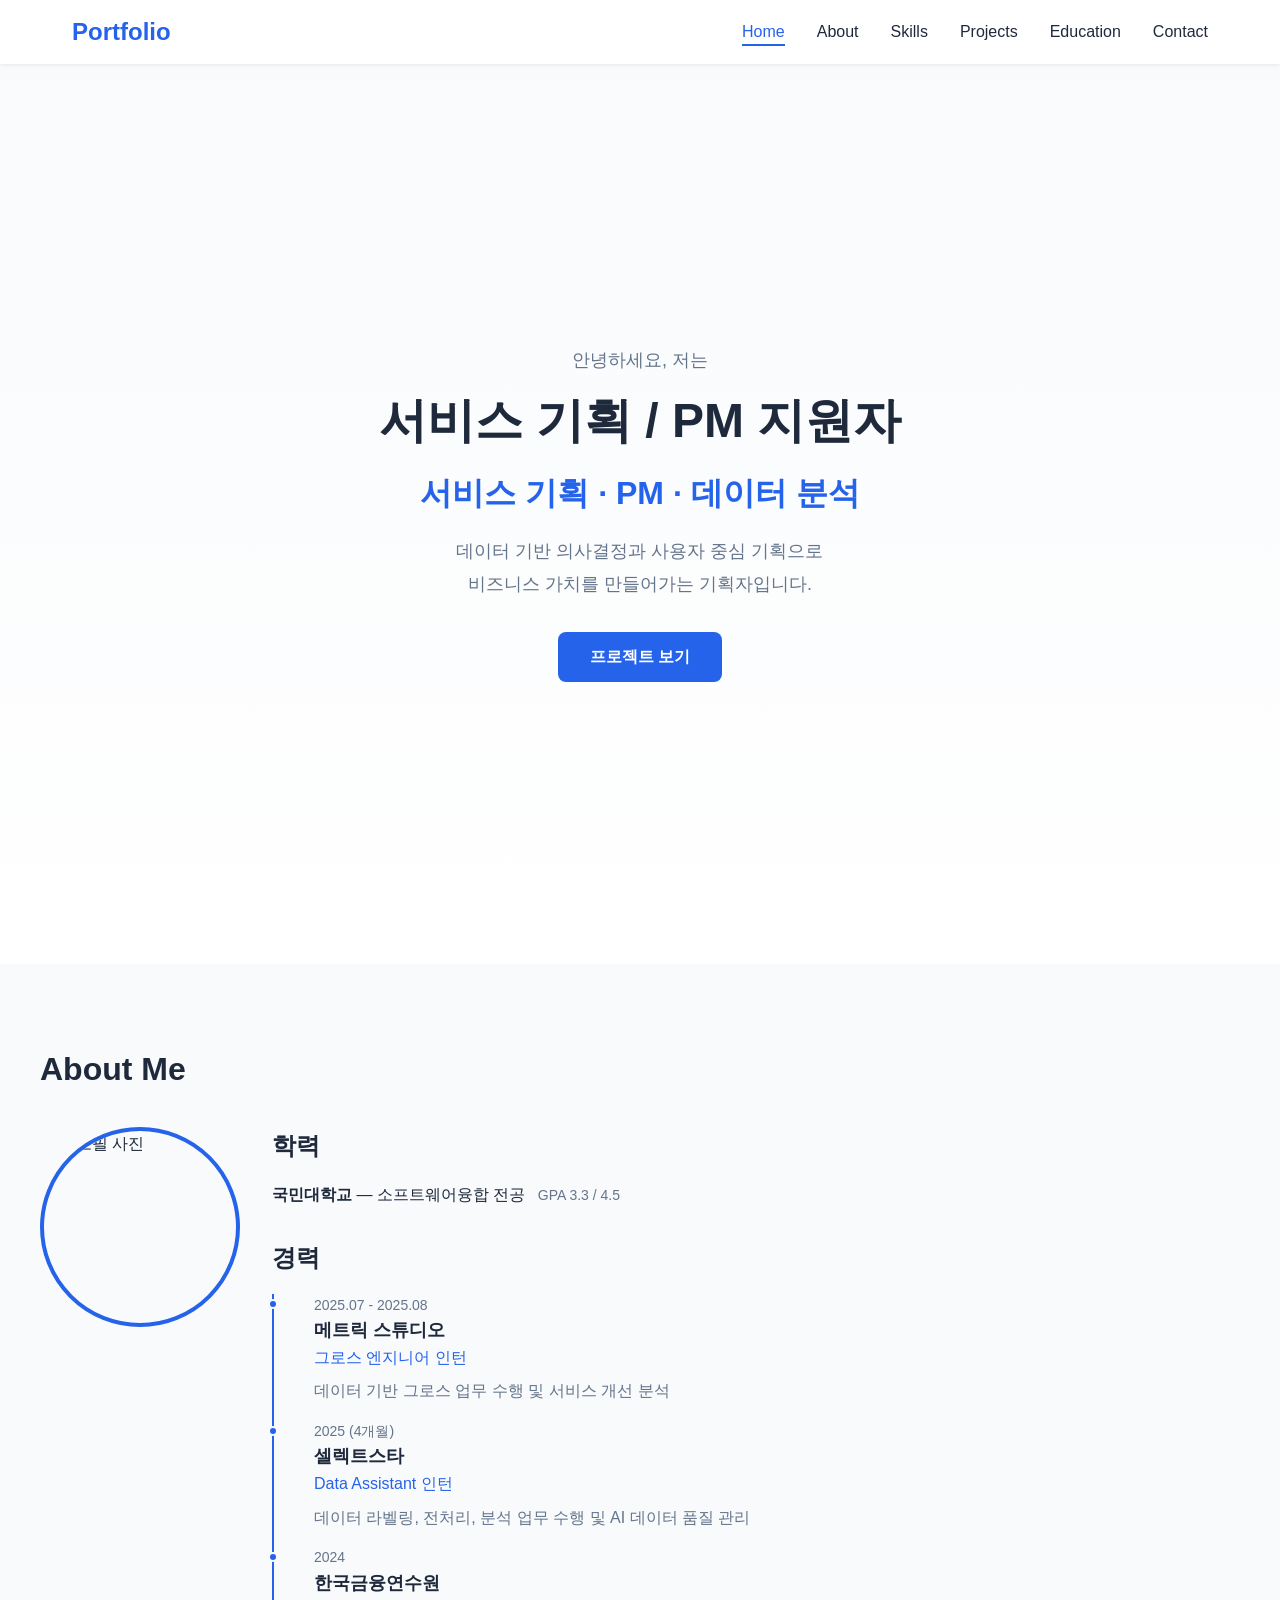
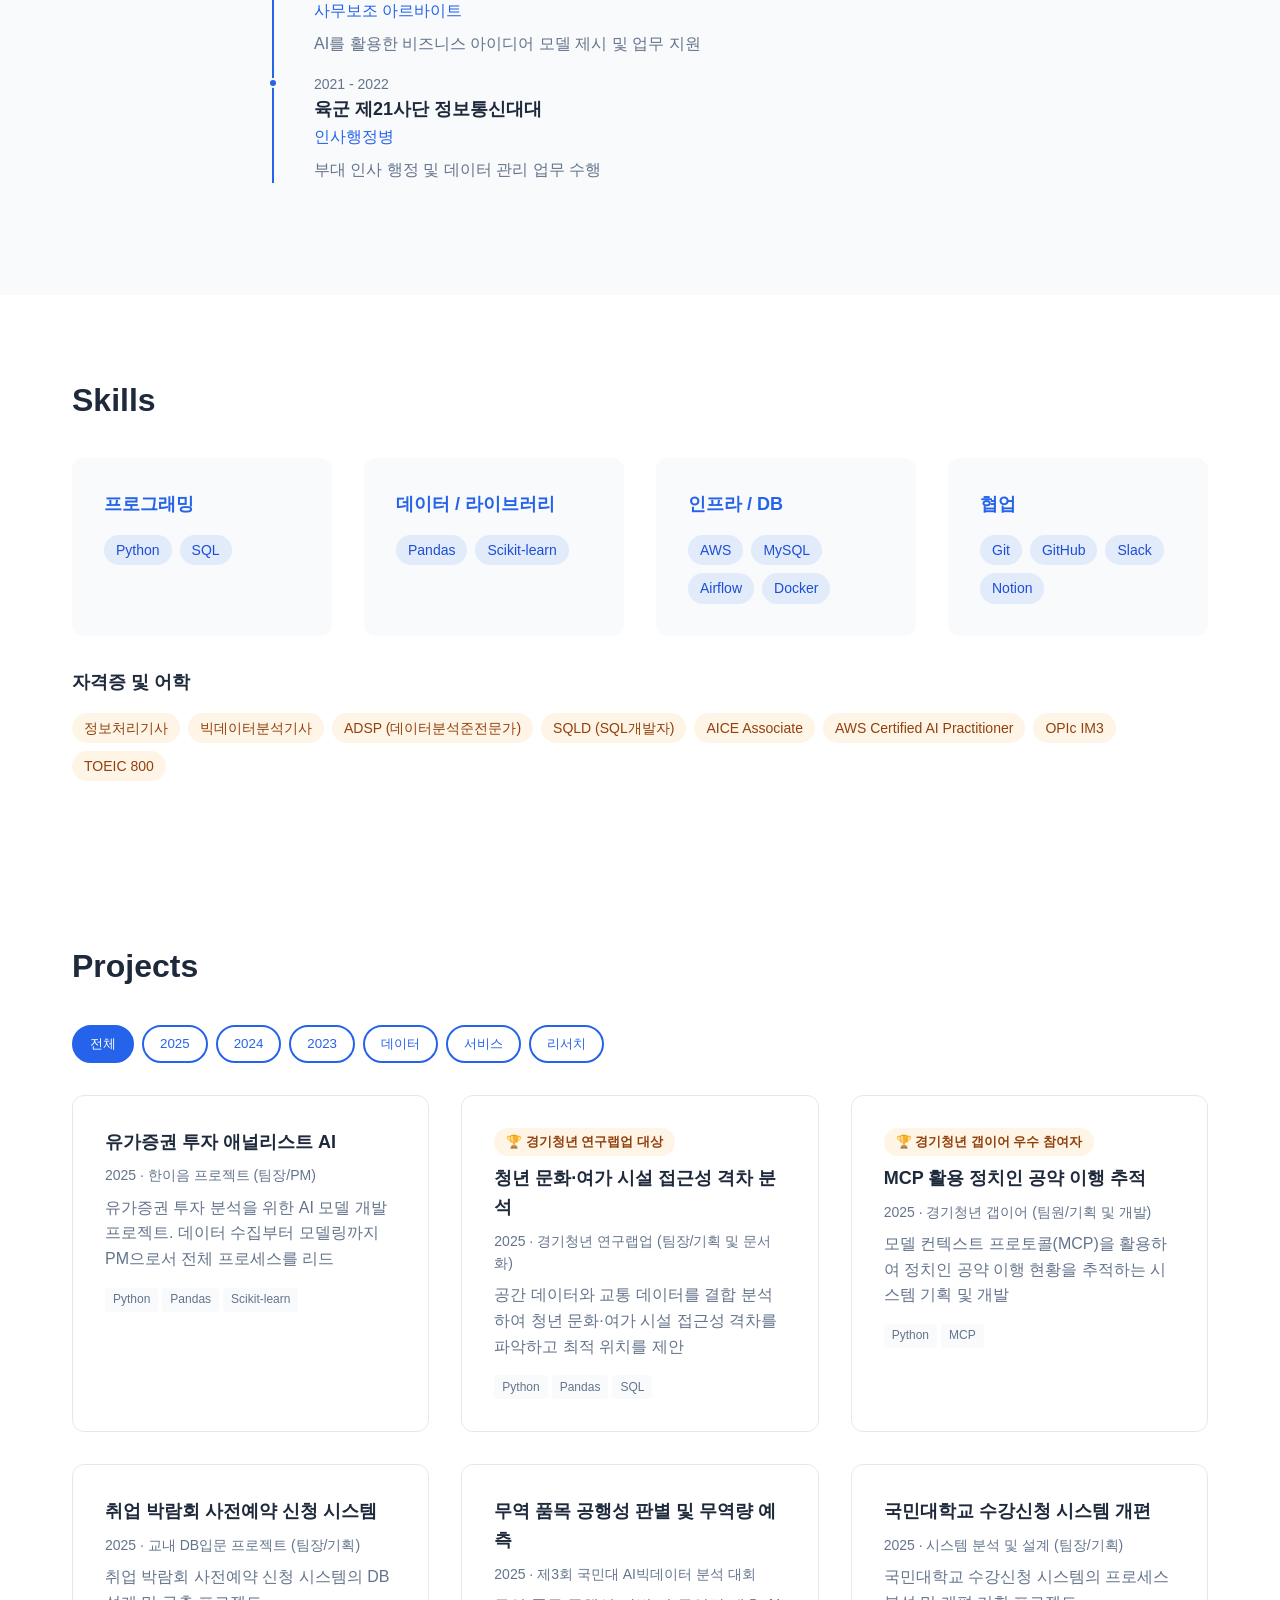
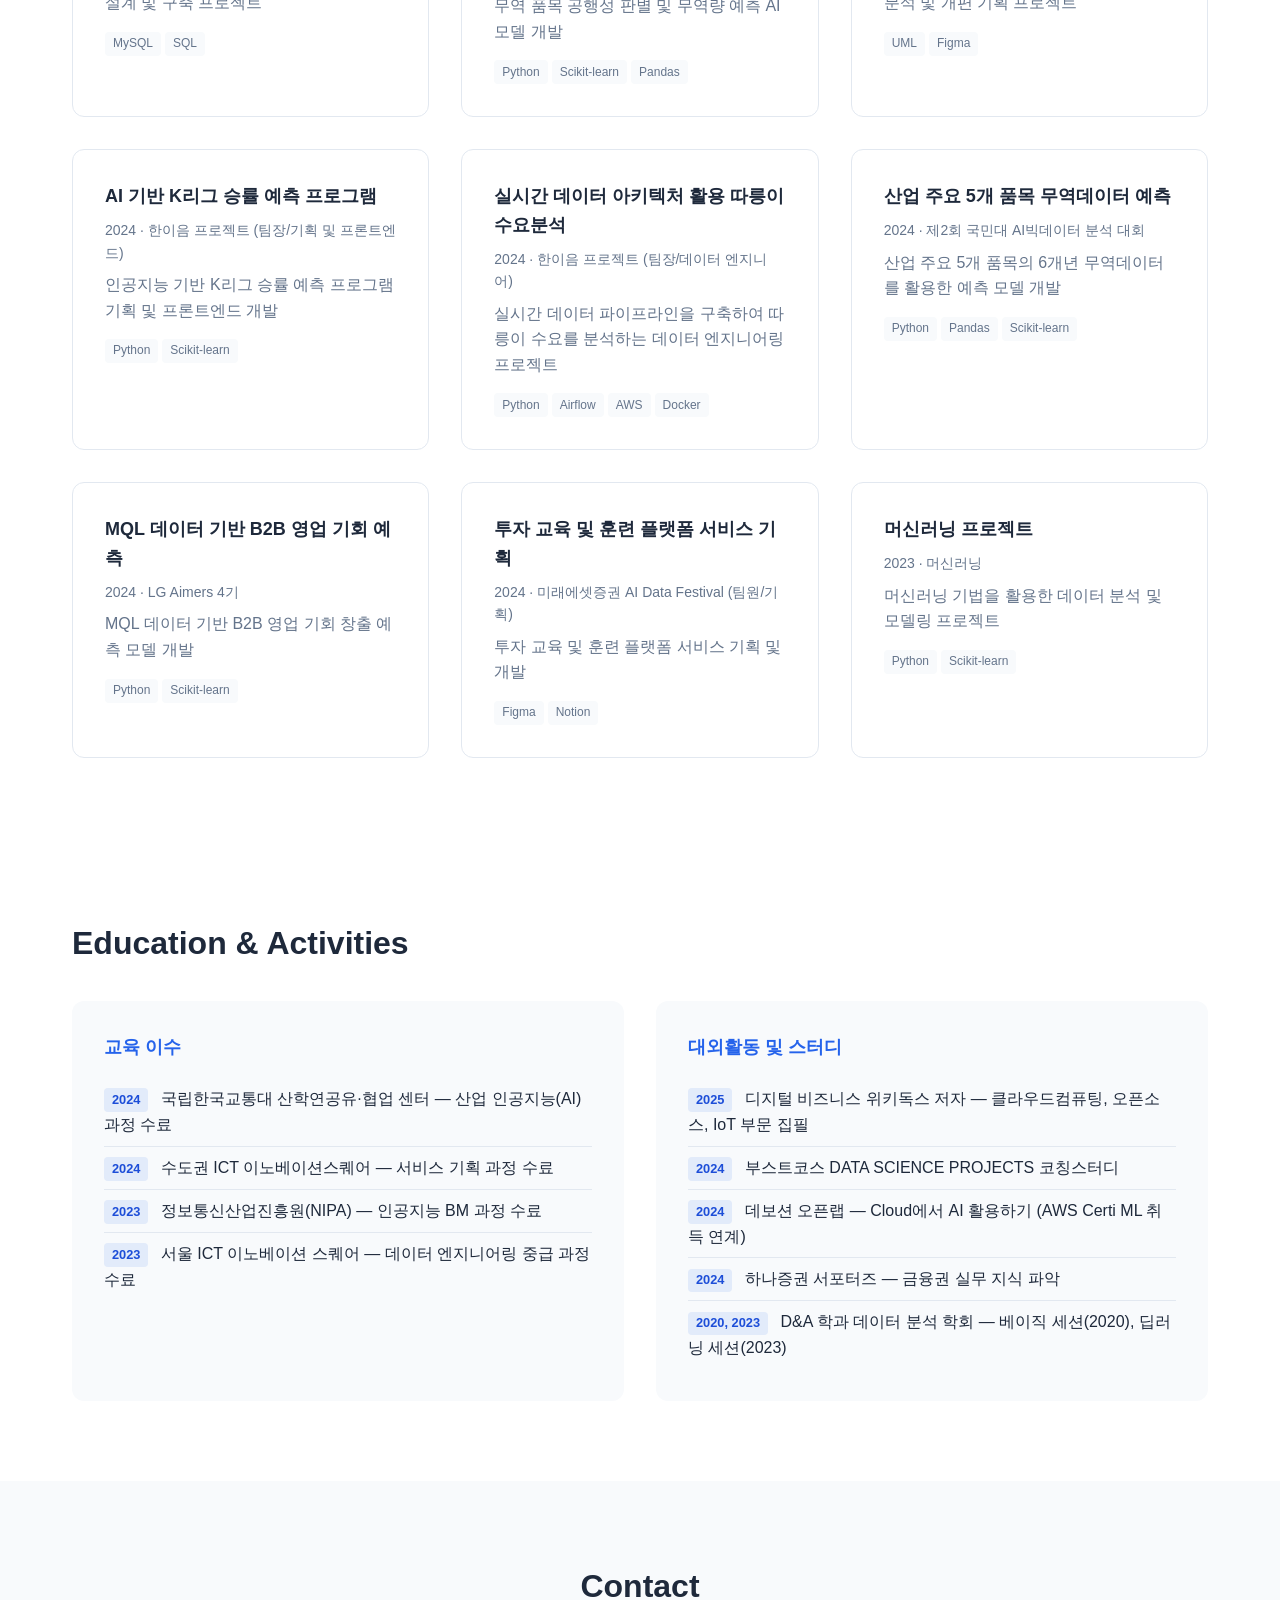
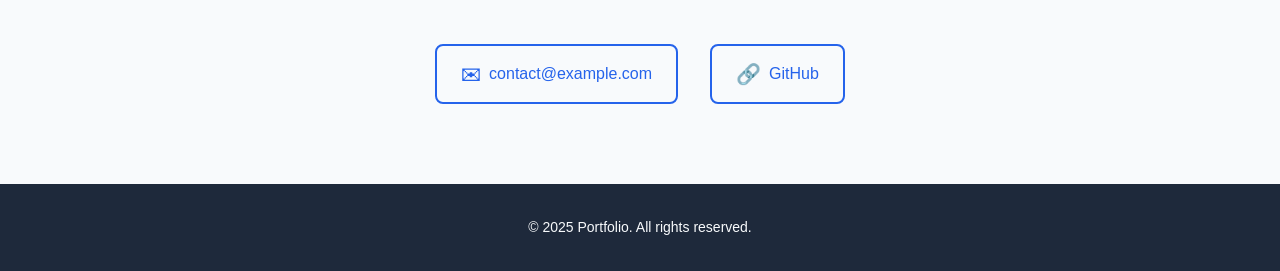
==== index.html @ 7983e8a2 "Initial commit: portfolio website" ====
<!DOCTYPE html>
<html lang="ko">
<head>
  <meta charset="UTF-8">
  <meta name="viewport" content="width=device-width, initial-scale=1.0">
  <title>포트폴리오 | 서비스 기획/PM</title>
  <link rel="stylesheet" href="css/style.css">
</head>
<body>

  <a href="#main-content" class="skip-link">본문으로 건너뛰기</a>

  <header>
    <nav aria-label="메인 내비게이션">
      <a href="#hero" class="nav-logo">Portfolio</a>
      <button class="hamburger" aria-label="메뉴 열기" aria-expanded="false" aria-controls="nav-menu">
        <span class="hamburger-line"></span>
        <span class="hamburger-line"></span>
        <span class="hamburger-line"></span>
      </button>
      <ul class="nav-menu" id="nav-menu">
        <li><a href="#hero" class="nav-link">Home</a></li>
        <li><a href="#about" class="nav-link">About</a></li>
        <li><a href="#skills" class="nav-link">Skills</a></li>
        <li><a href="#projects" class="nav-link">Projects</a></li>
        <li><a href="#education" class="nav-link">Education</a></li>
        <li><a href="#contact" class="nav-link">Contact</a></li>
      </ul>
    </nav>
  </header>

  <main id="main-content">
    <section id="hero" class="hero-fade-in">
      <div class="hero-content">
        <p class="hero-greeting">안녕하세요, 저는</p>
        <h1 class="hero-name">서비스 기획 / PM 지원자</h1>
        <h2 class="hero-title">서비스 기획 · PM · 데이터 분석</h2>
        <p class="hero-intro">데이터 기반 의사결정과 사용자 중심 기획으로<br>비즈니스 가치를 만들어가는 기획자입니다.</p>
        <a href="#projects" class="hero-cta">프로젝트 보기</a>
      </div>
    </section>

    <section id="about" class="animate-on-scroll">
      <h2>About Me</h2>

      <div class="about-container">
        <div class="about-profile">
          <img src="assets/images/profile.jpg" alt="프로필 사진" class="profile-image">
        </div>

        <div class="about-details">
          <div class="about-education">
            <h3>학력</h3>
            <ul>
              <li>
                <strong>국민대학교</strong> — 소프트웨어융합 전공
                <span class="education-gpa">GPA 3.3 / 4.5</span>
              </li>
            </ul>
          </div>

          <div class="about-career">
            <h3>경력</h3>
            <ol class="career-timeline">
              <li class="career-item">
                <span class="career-period">2025.07 - 2025.08</span>
                <strong class="career-company">메트릭 스튜디오</strong>
                <span class="career-role">그로스 엔지니어 인턴</span>
                <p class="career-description">데이터 기반 그로스 업무 수행 및 서비스 개선 분석</p>
              </li>
              <li class="career-item">
                <span class="career-period">2025 (4개월)</span>
                <strong class="career-company">셀렉트스타</strong>
                <span class="career-role">Data Assistant 인턴</span>
                <p class="career-description">데이터 라벨링, 전처리, 분석 업무 수행 및 AI 데이터 품질 관리</p>
              </li>
              <li class="career-item">
                <span class="career-period">2024</span>
                <strong class="career-company">한국금융연수원</strong>
                <span class="career-role">사무보조 아르바이트</span>
                <p class="career-description">AI를 활용한 비즈니스 아이디어 모델 제시 및 업무 지원</p>
              </li>
              <li class="career-item">
                <span class="career-period">2021 - 2022</span>
                <strong class="career-company">육군 제21사단 정보통신대대</strong>
                <span class="career-role">인사행정병</span>
                <p class="career-description">부대 인사 행정 및 데이터 관리 업무 수행</p>
              </li>
            </ol>
          </div>
        </div>
      </div>
    </section>

    <section id="skills" class="animate-on-scroll">
      <h2>Skills</h2>

      <div class="skills-categories">
        <div class="skill-category">
          <h3>프로그래밍</h3>
          <div class="skill-tags">
            <span class="skill-tag">Python</span>
            <span class="skill-tag">SQL</span>
          </div>
        </div>

        <div class="skill-category">
          <h3>데이터 / 라이브러리</h3>
          <div class="skill-tags">
            <span class="skill-tag">Pandas</span>
            <span class="skill-tag">Scikit-learn</span>
          </div>
        </div>

        <div class="skill-category">
          <h3>인프라 / DB</h3>
          <div class="skill-tags">
            <span class="skill-tag">AWS</span>
            <span class="skill-tag">MySQL</span>
            <span class="skill-tag">Airflow</span>
            <span class="skill-tag">Docker</span>
          </div>
        </div>

        <div class="skill-category">
          <h3>협업</h3>
          <div class="skill-tags">
            <span class="skill-tag">Git</span>
            <span class="skill-tag">GitHub</span>
            <span class="skill-tag">Slack</span>
            <span class="skill-tag">Notion</span>
          </div>
        </div>
      </div>

      <div class="certifications">
        <h3>자격증 및 어학</h3>
        <ul class="certification-list">
          <li>정보처리기사</li>
          <li>빅데이터분석기사</li>
          <li>ADSP (데이터분석준전문가)</li>
          <li>SQLD (SQL개발자)</li>
          <li>AICE Associate</li>
          <li>AWS Certified AI Practitioner</li>
          <li>OPIc IM3</li>
          <li>TOEIC 800</li>
        </ul>
      </div>
    </section>

    <section id="projects" class="animate-on-scroll">
      <h2>Projects</h2>

      <div class="filter-group" role="group" aria-label="프로젝트 필터">
        <button class="filter-btn active" data-filter="all" aria-pressed="true">전체</button>
        <button class="filter-btn" data-filter="2025" aria-pressed="false">2025</button>
        <button class="filter-btn" data-filter="2024" aria-pressed="false">2024</button>
        <button class="filter-btn" data-filter="2023" aria-pressed="false">2023</button>
        <button class="filter-btn" data-filter="data" aria-pressed="false">데이터</button>
        <button class="filter-btn" data-filter="service" aria-pressed="false">서비스</button>
        <button class="filter-btn" data-filter="research" aria-pressed="false">리서치</button>
      </div>

      <div class="projects-grid">
        <div class="project-card" data-year="2025" data-category="data" data-project-id="project-1" tabindex="0" role="button" aria-label="한이음 - 유가증권 투자 애널리스트 AI 프로젝트 상세 보기">
          <div class="card-content">
            <h3>유가증권 투자 애널리스트 AI</h3>
            <p class="card-period">2025 · 한이음 프로젝트 (팀장/PM)</p>
            <p class="card-summary">유가증권 투자 분석을 위한 AI 모델 개발 프로젝트. 데이터 수집부터 모델링까지 PM으로서 전체 프로세스를 리드</p>
            <div class="card-tech-stack">
              <span class="tech-tag">Python</span>
              <span class="tech-tag">Pandas</span>
              <span class="tech-tag">Scikit-learn</span>
            </div>
          </div>
        </div>

        <div class="project-card" data-year="2025" data-category="research" data-award="true" data-project-id="project-2" tabindex="0" role="button" aria-label="경기청년 연구랩업 프로젝트 상세 보기">
          <div class="card-content">
            <span class="award-badge">🏆 경기청년 연구랩업 대상</span>
            <h3>청년 문화·여가 시설 접근성 격차 분석</h3>
            <p class="card-period">2025 · 경기청년 연구랩업 (팀장/기획 및 문서화)</p>
            <p class="card-summary">공간 데이터와 교통 데이터를 결합 분석하여 청년 문화·여가 시설 접근성 격차를 파악하고 최적 위치를 제안</p>
            <div class="card-tech-stack">
              <span class="tech-tag">Python</span>
              <span class="tech-tag">Pandas</span>
              <span class="tech-tag">SQL</span>
            </div>
          </div>
        </div>

        <div class="project-card" data-year="2025" data-category="service" data-award="true" data-project-id="project-3" tabindex="0" role="button" aria-label="경기청년 갭이어 프로젝트 상세 보기">
          <div class="card-content">
            <span class="award-badge">🏆 경기청년 갭이어 우수 참여자</span>
            <h3>MCP 활용 정치인 공약 이행 추적</h3>
            <p class="card-period">2025 · 경기청년 갭이어 (팀원/기획 및 개발)</p>
            <p class="card-summary">모델 컨텍스트 프로토콜(MCP)을 활용하여 정치인 공약 이행 현황을 추적하는 시스템 기획 및 개발</p>
            <div class="card-tech-stack">
              <span class="tech-tag">Python</span>
              <span class="tech-tag">MCP</span>
            </div>
          </div>
        </div>

        <div class="project-card" data-year="2025" data-category="service" data-project-id="project-4" tabindex="0" role="button" aria-label="교내 DB입문 프로젝트 상세 보기">
          <div class="card-content">
            <h3>취업 박람회 사전예약 신청 시스템</h3>
            <p class="card-period">2025 · 교내 DB입문 프로젝트 (팀장/기획)</p>
            <p class="card-summary">취업 박람회 사전예약 신청 시스템의 DB 설계 및 구축 프로젝트</p>
            <div class="card-tech-stack">
              <span class="tech-tag">MySQL</span>
              <span class="tech-tag">SQL</span>
            </div>
          </div>
        </div>

        <div class="project-card" data-year="2025" data-category="data" data-project-id="project-5" tabindex="0" role="button" aria-label="제3회 국민대 AI빅데이터 분석 대회 상세 보기">
          <div class="card-content">
            <h3>무역 품목 공행성 판별 및 무역량 예측</h3>
            <p class="card-period">2025 · 제3회 국민대 AI빅데이터 분석 대회</p>
            <p class="card-summary">무역 품목 공행성 판별 및 무역량 예측 AI 모델 개발</p>
            <div class="card-tech-stack">
              <span class="tech-tag">Python</span>
              <span class="tech-tag">Scikit-learn</span>
              <span class="tech-tag">Pandas</span>
            </div>
          </div>
        </div>

        <div class="project-card" data-year="2025" data-category="service" data-project-id="project-6" tabindex="0" role="button" aria-label="수강신청 시스템 개편 프로젝트 상세 보기">
          <div class="card-content">
            <h3>국민대학교 수강신청 시스템 개편</h3>
            <p class="card-period">2025 · 시스템 분석 및 설계 (팀장/기획)</p>
            <p class="card-summary">국민대학교 수강신청 시스템의 프로세스 분석 및 개편 기획 프로젝트</p>
            <div class="card-tech-stack">
              <span class="tech-tag">UML</span>
              <span class="tech-tag">Figma</span>
            </div>
          </div>
        </div>

        <div class="project-card" data-year="2024" data-category="data" data-project-id="project-7" tabindex="0" role="button" aria-label="K리그 승률 예측 프로젝트 상세 보기">
          <div class="card-content">
            <h3>AI 기반 K리그 승률 예측 프로그램</h3>
            <p class="card-period">2024 · 한이음 프로젝트 (팀장/기획 및 프론트엔드)</p>
            <p class="card-summary">인공지능 기반 K리그 승률 예측 프로그램 기획 및 프론트엔드 개발</p>
            <div class="card-tech-stack">
              <span class="tech-tag">Python</span>
              <span class="tech-tag">Scikit-learn</span>
            </div>
          </div>
        </div>

        <div class="project-card" data-year="2024" data-category="data" data-project-id="project-8" tabindex="0" role="button" aria-label="따릉이 수요분석 프로젝트 상세 보기">
          <div class="card-content">
            <h3>실시간 데이터 아키텍처 활용 따릉이 수요분석</h3>
            <p class="card-period">2024 · 한이음 프로젝트 (팀장/데이터 엔지니어)</p>
            <p class="card-summary">실시간 데이터 파이프라인을 구축하여 따릉이 수요를 분석하는 데이터 엔지니어링 프로젝트</p>
            <div class="card-tech-stack">
              <span class="tech-tag">Python</span>
              <span class="tech-tag">Airflow</span>
              <span class="tech-tag">AWS</span>
              <span class="tech-tag">Docker</span>
            </div>
          </div>
        </div>

        <div class="project-card" data-year="2024" data-category="data" data-project-id="project-9" tabindex="0" role="button" aria-label="제2회 국민대 AI빅데이터 분석 대회 상세 보기">
          <div class="card-content">
            <h3>산업 주요 5개 품목 무역데이터 예측</h3>
            <p class="card-period">2024 · 제2회 국민대 AI빅데이터 분석 대회</p>
            <p class="card-summary">산업 주요 5개 품목의 6개년 무역데이터를 활용한 예측 모델 개발</p>
            <div class="card-tech-stack">
              <span class="tech-tag">Python</span>
              <span class="tech-tag">Pandas</span>
              <span class="tech-tag">Scikit-learn</span>
            </div>
          </div>
        </div>

        <div class="project-card" data-year="2024" data-category="data" data-project-id="project-10" tabindex="0" role="button" aria-label="LG Aimers 4기 상세 보기">
          <div class="card-content">
            <h3>MQL 데이터 기반 B2B 영업 기회 예측</h3>
            <p class="card-period">2024 · LG Aimers 4기</p>
            <p class="card-summary">MQL 데이터 기반 B2B 영업 기회 창출 예측 모델 개발</p>
            <div class="card-tech-stack">
              <span class="tech-tag">Python</span>
              <span class="tech-tag">Scikit-learn</span>
            </div>
          </div>
        </div>

        <div class="project-card" data-year="2024" data-category="service" data-project-id="project-11" tabindex="0" role="button" aria-label="미래에셋증권 AI Data Festival 상세 보기">
          <div class="card-content">
            <h3>투자 교육 및 훈련 플랫폼 서비스 기획</h3>
            <p class="card-period">2024 · 미래에셋증권 AI Data Festival (팀원/기획)</p>
            <p class="card-summary">투자 교육 및 훈련 플랫폼 서비스 기획 및 개발</p>
            <div class="card-tech-stack">
              <span class="tech-tag">Figma</span>
              <span class="tech-tag">Notion</span>
            </div>
          </div>
        </div>

        <div class="project-card" data-year="2023" data-category="data" data-project-id="project-12" tabindex="0" role="button" aria-label="머신러닝 프로젝트 상세 보기">
          <div class="card-content">
            <h3>머신러닝 프로젝트</h3>
            <p class="card-period">2023 · 머신러닝</p>
            <p class="card-summary">머신러닝 기법을 활용한 데이터 분석 및 모델링 프로젝트</p>
            <div class="card-tech-stack">
              <span class="tech-tag">Python</span>
              <span class="tech-tag">Scikit-learn</span>
            </div>
          </div>
        </div>
      </div>
    </section>

    <div class="modal-overlay" id="project-modal-overlay" hidden>
      <div class="modal" role="dialog" aria-modal="true" aria-labelledby="modal-title">
        <button class="modal-close" aria-label="모달 닫기">&times;</button>
        <div class="modal-content">
          <h3 id="modal-title" class="modal-project-title"></h3>
          <p class="modal-period"></p>
          <div class="modal-description"></div>
          <div class="modal-tech-stack"></div>
          <div class="modal-award"></div>
          <a class="modal-link" href="#" target="_blank" rel="noopener noreferrer" hidden>프로젝트 링크</a>
        </div>
      </div>
    </div>

    <section id="education" class="animate-on-scroll">
      <h2>Education &amp; Activities</h2>

      <div class="education-activities">
        <div class="activity-group">
          <h3>교육 이수</h3>
          <ul class="activity-list">
            <li><span class="activity-year">2024</span> 국립한국교통대 산학연공유·협업 센터 — 산업 인공지능(AI) 과정 수료</li>
            <li><span class="activity-year">2024</span> 수도권 ICT 이노베이션스퀘어 — 서비스 기획 과정 수료</li>
            <li><span class="activity-year">2023</span> 정보통신산업진흥원(NIPA) — 인공지능 BM 과정 수료</li>
            <li><span class="activity-year">2023</span> 서울 ICT 이노베이션 스퀘어 — 데이터 엔지니어링 중급 과정 수료</li>
          </ul>
        </div>

        <div class="activity-group">
          <h3>대외활동 및 스터디</h3>
          <ul class="activity-list">
            <li><span class="activity-year">2025</span> 디지털 비즈니스 위키독스 저자 — 클라우드컴퓨팅, 오픈소스, IoT 부문 집필</li>
            <li><span class="activity-year">2024</span> 부스트코스 DATA SCIENCE PROJECTS 코칭스터디</li>
            <li><span class="activity-year">2024</span> 데보션 오픈랩 — Cloud에서 AI 활용하기 (AWS Certi ML 취득 연계)</li>
            <li><span class="activity-year">2024</span> 하나증권 서포터즈 — 금융권 실무 지식 파악</li>
            <li><span class="activity-year">2020, 2023</span> D&amp;A 학과 데이터 분석 학회 — 베이직 세션(2020), 딥러닝 세션(2023)</li>
          </ul>
        </div>
      </div>
    </section>

    <section id="contact" class="animate-on-scroll">
      <h2>Contact</h2>
      <div class="contact-links">
        <a href="mailto:contact@example.com" class="contact-link">
          <span class="contact-icon">✉</span>
          <span>contact@example.com</span>
        </a>
        <a href="https://github.com/" target="_blank" rel="noopener noreferrer" class="contact-link">
          <span class="contact-icon">🔗</span>
          <span>GitHub</span>
        </a>
      </div>
    </section>
  </main>

  <footer>
    <p>&copy; 2025 Portfolio. All rights reserved.</p>
  </footer>

  <script src="js/main.js"></script>
</body>
</html>
---- css/style.css ----
/* ===========================
   CSS Reset / Normalize
   =========================== */
*,
*::before,
*::after {
  box-sizing: border-box;
}

* {
  margin: 0;
  padding: 0;
}

ul,
ol {
  list-style: none;
}

a {
  text-decoration: none;
  color: inherit;
}

img {
  max-width: 100%;
  display: block;
}

/* ===========================
   Custom Properties (Design Tokens)
   =========================== */
:root {
  /* 색상 팔레트 */
  --color-primary: #2563eb;
  --color-primary-dark: #1d4ed8;
  --color-secondary: #64748b;
  --color-accent: #f59e0b;
  --color-bg: #ffffff;
  --color-bg-alt: #f8fafc;
  --color-text: #1e293b;
  --color-text-light: #64748b;

  /* 타이포그래피 */
  --font-family: -apple-system, BlinkMacSystemFont, 'Segoe UI', Roboto,
    'Helvetica Neue', Arial, 'Noto Sans KR', sans-serif;
  --font-size-base: 16px;
  --font-size-lg: 1.125rem;
  --font-size-xl: 1.5rem;
  --font-size-2xl: 2rem;
  --font-size-3xl: 3rem;

  /* 간격 */
  --spacing-section: 5rem;
  --spacing-lg: 2rem;
  --spacing-md: 1rem;
  --spacing-sm: 0.5rem;

  /* 애니메이션 */
  --transition-speed: 0.3s;
  --animation-duration: 0.5s;

  /* 네비게이션 */
  --nav-height: 64px;
}

/* ===========================
   Skip Navigation Link
   =========================== */
.skip-link {
  position: absolute;
  top: -100%;
  left: 0;
  background: var(--color-primary);
  color: #ffffff;
  padding: 0.75rem 1.5rem;
  z-index: 1100;
  font-weight: 600;
  border-radius: 0 0 8px 0;
  transition: top var(--transition-speed);
}

.skip-link:focus,
.skip-link:focus-visible {
  top: 0;
}

/* ===========================
   Base Styles
   =========================== */
body {
  font-family: var(--font-family);
  font-size: var(--font-size-base);
  color: var(--color-text);
  background-color: var(--color-bg);
  line-height: 1.6;
}

/* ===========================
   Section Base Styles
   =========================== */
section {
  padding: var(--spacing-section) var(--spacing-lg);
  max-width: 1200px;
  margin: 0 auto;
}

/* ===========================
   Scroll Animation
   =========================== */
.animate-on-scroll {
  opacity: 0;
  transform: translateY(20px);
  transition: opacity var(--animation-duration) ease,
    transform var(--animation-duration) ease;
}

.animate-on-scroll.visible {
  opacity: 1;
  transform: translateY(0);
}

/* ===========================
   Header / Navigation Bar
   =========================== */
header {
  position: fixed;
  top: 0;
  width: 100%;
  z-index: 1000;
  background-color: var(--color-bg);
  box-shadow: 0 1px 4px rgba(0, 0, 0, 0.08);
  height: var(--nav-height);
}

nav {
  display: flex;
  align-items: center;
  justify-content: space-between;
  max-width: 1200px;
  margin: 0 auto;
  padding: 0 var(--spacing-lg);
  height: 100%;
}

.nav-logo {
  font-weight: 700;
  font-size: var(--font-size-xl);
  color: var(--color-primary);
}

.nav-menu {
  display: flex;
  gap: var(--spacing-lg);
}

.nav-link {
  color: var(--color-text);
  font-weight: 500;
  transition: color var(--transition-speed);
  padding-bottom: 4px;
  border-bottom: 2px solid transparent;
}

.nav-link:hover {
  color: var(--color-primary);
}

.nav-link.active {
  color: var(--color-primary);
  border-bottom: 2px solid var(--color-primary);
}

/* Hamburger Menu */
.hamburger {
  display: none;
  background: none;
  border: none;
  cursor: pointer;
  padding: var(--spacing-sm);
}

.hamburger-line {
  display: block;
  width: 25px;
  height: 3px;
  background-color: var(--color-text);
  margin: 5px 0;
  transition: transform var(--transition-speed), opacity var(--transition-speed);
}

/* Fixed nav offset */
main {
  padding-top: var(--nav-height);
}

/* ===========================
   Hero Section
   =========================== */
#hero {
  height: 100vh;
  min-height: 600px;
  display: flex;
  align-items: center;
  justify-content: center;
  text-align: center;
  background: linear-gradient(180deg, var(--color-bg-alt) 0%, var(--color-bg) 100%);
  max-width: none;
  width: 100%;
  padding: 0 var(--spacing-lg);
}

.hero-content {
  max-width: 800px;
}

.hero-greeting {
  font-size: var(--font-size-lg);
  color: var(--color-secondary);
}

.hero-name {
  font-size: var(--font-size-3xl);
  font-weight: 800;
  margin: var(--spacing-sm) 0;
}

.hero-title {
  font-size: var(--font-size-2xl);
  color: var(--color-primary);
  font-weight: 600;
}

.hero-intro {
  font-size: var(--font-size-lg);
  color: var(--color-text-light);
  margin: var(--spacing-md) 0 var(--spacing-lg);
  line-height: 1.8;
}

.hero-cta {
  display: inline-block;
  padding: 0.75rem 2rem;
  background: var(--color-primary);
  color: #ffffff;
  border-radius: 8px;
  font-weight: 600;
  transition: background var(--transition-speed), transform var(--transition-speed);
}

.hero-cta:hover {
  background: var(--color-primary-dark);
  transform: translateY(-2px);
}

/* Hero Fade-In Animation */
@keyframes fadeInUp {
  from {
    opacity: 0;
    transform: translateY(20px);
  }
  to {
    opacity: 1;
    transform: translateY(0);
  }
}

.hero-fade-in .hero-greeting,
.hero-fade-in .hero-name,
.hero-fade-in .hero-title,
.hero-fade-in .hero-intro,
.hero-fade-in .hero-cta {
  opacity: 0;
  animation: fadeInUp var(--animation-duration) ease forwards;
}

.hero-fade-in .hero-greeting {
  animation-delay: 0.1s;
}

.hero-fade-in .hero-name {
  animation-delay: 0.25s;
}

.hero-fade-in .hero-title {
  animation-delay: 0.4s;
}

.hero-fade-in .hero-intro {
  animation-delay: 0.55s;
}

.hero-fade-in .hero-cta {
  animation-delay: 0.7s;
}

/* ===========================
   About Me Section
   =========================== */
#about {
  background: var(--color-bg-alt);
  max-width: none;
  width: 100%;
  padding: var(--spacing-section) var(--spacing-lg);
}

#about > h2,
#about > .about-container {
  max-width: 1200px;
  margin-left: auto;
  margin-right: auto;
}

#about > h2 {
  font-size: var(--font-size-2xl);
  margin-bottom: var(--spacing-lg);
}

.about-container {
  display: flex;
  gap: var(--spacing-lg);
  align-items: flex-start;
}

.about-profile {
  flex: 0 0 200px;
}

.profile-image {
  width: 200px;
  height: 200px;
  border-radius: 50%;
  object-fit: cover;
  border: 4px solid var(--color-primary);
}

.about-details {
  flex: 1;
}

.about-education,
.about-career {
  margin-bottom: var(--spacing-lg);
}

#about h3 {
  font-size: var(--font-size-xl);
  margin-bottom: var(--spacing-md);
  color: var(--color-text);
}

.career-timeline {
  position: relative;
  padding-left: 1.5rem;
  border-left: 2px solid var(--color-primary);
}

.career-item {
  padding-left: 1rem;
  margin-bottom: var(--spacing-md);
  position: relative;
}

.career-item::before {
  content: '';
  position: absolute;
  left: -1.85rem;
  top: 0.35rem;
  width: 10px;
  height: 10px;
  border-radius: 50%;
  background: var(--color-primary);
  border: 2px solid var(--color-bg-alt);
}

.career-period {
  font-size: 0.875rem;
  color: var(--color-text-light);
  display: block;
}

.career-company {
  font-size: var(--font-size-lg);
  display: block;
}

.career-role {
  color: var(--color-primary);
  font-weight: 500;
  display: block;
}

.career-description {
  color: var(--color-text-light);
  margin-top: var(--spacing-sm);
}

.education-gpa {
  color: var(--color-text-light);
  font-size: 0.875rem;
  margin-left: var(--spacing-sm);
}

/* ===========================
   Skills Section
   =========================== */
#skills h2 {
  font-size: var(--font-size-2xl);
  margin-bottom: var(--spacing-lg);
}

.skills-categories {
  display: grid;
  grid-template-columns: repeat(auto-fit, minmax(250px, 1fr));
  gap: var(--spacing-lg);
  margin-bottom: var(--spacing-lg);
}

.skill-category {
  background: var(--color-bg-alt);
  padding: var(--spacing-lg);
  border-radius: 12px;
}

.skill-category h3 {
  font-size: var(--font-size-lg);
  margin-bottom: var(--spacing-md);
  color: var(--color-primary);
}

.skill-tags {
  display: flex;
  flex-wrap: wrap;
  gap: var(--spacing-sm);
}

.skill-tag {
  background: rgba(37, 99, 235, 0.1);
  color: var(--color-primary-dark);
  padding: 0.25rem 0.75rem;
  border-radius: 20px;
  font-size: 0.875rem;
  font-weight: 500;
}

.certifications {
  margin-top: var(--spacing-lg);
}

.certifications h3 {
  font-size: var(--font-size-lg);
  margin-bottom: var(--spacing-md);
}

.certification-list {
  display: flex;
  flex-wrap: wrap;
  gap: var(--spacing-sm);
}

.certification-list li {
  background: rgba(245, 158, 11, 0.1);
  color: #92400e;
  padding: 0.25rem 0.75rem;
  border-radius: 20px;
  font-size: 0.875rem;
  font-weight: 500;
}

/* ===========================
   Projects Section
   =========================== */
#projects h2 {
  font-size: var(--font-size-2xl);
  margin-bottom: var(--spacing-lg);
}

.filter-group {
  display: flex;
  flex-wrap: wrap;
  gap: var(--spacing-sm);
  margin-bottom: var(--spacing-lg);
}

.filter-btn {
  padding: 0.5rem 1rem;
  border: 2px solid var(--color-primary);
  background: transparent;
  color: var(--color-primary);
  border-radius: 20px;
  cursor: pointer;
  transition: all var(--transition-speed);
  font-weight: 500;
}

.filter-btn:hover,
.filter-btn.active {
  background: var(--color-primary);
  color: white;
}

.projects-grid {
  display: grid;
  grid-template-columns: repeat(auto-fit, minmax(280px, 1fr));
  gap: var(--spacing-lg);
}

.project-card {
  background: var(--color-bg);
  border: 1px solid #e2e8f0;
  border-radius: 12px;
  overflow: hidden;
  cursor: pointer;
  transition: transform var(--transition-speed), box-shadow var(--transition-speed);
}

.project-card:hover {
  transform: translateY(-4px);
  box-shadow: 0 8px 25px rgba(0, 0, 0, 0.1);
}

.card-content {
  padding: var(--spacing-lg);
}

.award-badge {
  display: inline-block;
  background: rgba(245, 158, 11, 0.1);
  color: #92400e;
  padding: 0.25rem 0.75rem;
  border-radius: 20px;
  font-size: 0.8rem;
  font-weight: 600;
  margin-bottom: var(--spacing-sm);
}

.card-content h3 {
  font-size: var(--font-size-lg);
  margin-bottom: var(--spacing-sm);
}

.card-period {
  font-size: 0.875rem;
  color: var(--color-text-light);
  margin-bottom: var(--spacing-sm);
}

.card-summary {
  color: var(--color-text-light);
  margin-bottom: var(--spacing-md);
  line-height: 1.6;
}

.card-tech-stack {
  display: flex;
  flex-wrap: wrap;
  gap: 0.25rem;
}

.tech-tag {
  background: var(--color-bg-alt);
  padding: 0.15rem 0.5rem;
  border-radius: 4px;
  font-size: 0.75rem;
  color: var(--color-secondary);
}

.project-card[hidden],
.project-card.hidden {
  display: none;
}

/* ===========================
   Project Modal
   =========================== */
.modal-overlay {
  position: fixed;
  inset: 0;
  background: rgba(0, 0, 0, 0.5);
  z-index: 2000;
  display: flex;
  align-items: center;
  justify-content: center;
}

.modal-overlay[hidden] {
  display: none;
}

.modal {
  background: white;
  border-radius: 16px;
  max-width: 600px;
  width: 90%;
  max-height: 80vh;
  overflow-y: auto;
  padding: var(--spacing-lg);
  position: relative;
}

.modal-close {
  position: absolute;
  top: 1rem;
  right: 1rem;
  background: none;
  border: none;
  font-size: 1.5rem;
  cursor: pointer;
}

.modal-project-title {
  font-size: var(--font-size-xl);
  margin-bottom: var(--spacing-sm);
}

.modal-period {
  color: var(--color-text-light);
  margin-bottom: var(--spacing-md);
}

.modal-description {
  margin-bottom: var(--spacing-md);
  line-height: 1.6;
}

.modal-tech-stack {
  display: flex;
  flex-wrap: wrap;
  gap: var(--spacing-sm);
  margin-bottom: var(--spacing-md);
}

.modal-award {
  color: #92400e;
  font-weight: 600;
}

.modal-link {
  color: var(--color-primary);
  font-weight: 500;
}

/* ===========================
   Education & Activities Section
   =========================== */
#education {
  background: var(--color-bg);
}

#education h2 {
  font-size: var(--font-size-2xl);
  margin-bottom: var(--spacing-lg);
}

.education-activities {
  display: grid;
  grid-template-columns: repeat(auto-fit, minmax(300px, 1fr));
  gap: var(--spacing-lg);
}

.activity-group {
  background: var(--color-bg-alt);
  padding: var(--spacing-lg);
  border-radius: 12px;
}

.activity-group h3 {
  font-size: var(--font-size-lg);
  color: var(--color-primary);
  margin-bottom: var(--spacing-md);
}

.activity-list li {
  padding: var(--spacing-sm) 0;
  border-bottom: 1px solid #e2e8f0;
  line-height: 1.6;
  color: var(--color-text);
}

.activity-list li:last-child {
  border-bottom: none;
}

.activity-year {
  display: inline-block;
  background: rgba(37, 99, 235, 0.1);
  color: var(--color-primary-dark);
  padding: 0.1rem 0.5rem;
  border-radius: 4px;
  font-size: 0.8rem;
  font-weight: 600;
  margin-right: var(--spacing-sm);
}

/* ===========================
   Contact Section
   =========================== */
#contact {
  text-align: center;
  background: var(--color-bg-alt);
  max-width: none;
  width: 100%;
}

#contact h2 {
  font-size: var(--font-size-2xl);
  margin-bottom: var(--spacing-lg);
}

.contact-links {
  display: flex;
  justify-content: center;
  gap: var(--spacing-lg);
  flex-wrap: wrap;
}

.contact-link {
  display: flex;
  align-items: center;
  gap: var(--spacing-sm);
  padding: 0.75rem 1.5rem;
  border: 2px solid var(--color-primary);
  border-radius: 8px;
  color: var(--color-primary);
  font-weight: 500;
  transition: all var(--transition-speed);
}

.contact-link:hover {
  background: var(--color-primary);
  color: white;
}

.contact-icon {
  font-size: 1.25rem;
}

/* ===========================
   Footer
   =========================== */
footer {
  text-align: center;
  padding: var(--spacing-lg);
  background: var(--color-text);
  color: var(--color-bg-alt);
  font-size: 0.875rem;
}

/* ===========================
   Responsive Media Queries
   =========================== */

/* Body scroll lock for modal */
body.modal-open {
  overflow: hidden;
}

/* Focus-visible styles for accessibility */
:focus-visible {
  outline: 2px solid var(--color-primary);
  outline-offset: 2px;
}

.skip-link:focus-visible,
.nav-logo:focus-visible,
.nav-link:focus-visible,
.hamburger:focus-visible,
.hero-cta:focus-visible,
.filter-btn:focus-visible,
.contact-link:focus-visible,
.modal-close:focus-visible,
.modal-link:focus-visible {
  outline: 2px solid var(--color-primary);
  outline-offset: 2px;
}

.project-card:focus-visible {
  outline: 2px solid var(--color-primary);
  outline-offset: 2px;
  box-shadow: 0 8px 25px rgba(0, 0, 0, 0.1);
}

/* Hamburger open state (X shape) */
.hamburger.open .hamburger-line:nth-child(1) {
  transform: translateY(8px) rotate(45deg);
}

.hamburger.open .hamburger-line:nth-child(2) {
  opacity: 0;
}

.hamburger.open .hamburger-line:nth-child(3) {
  transform: translateY(-8px) rotate(-45deg);
}

/* Mobile: ~767px */
@media (max-width: 767px) {
  .hamburger {
    display: block;
  }

  .nav-menu {
    display: none;
    position: absolute;
    top: var(--nav-height);
    left: 0;
    width: 100%;
    background: var(--color-bg);
    flex-direction: column;
    padding: var(--spacing-md);
    box-shadow: 0 4px 12px rgba(0, 0, 0, 0.1);
  }

  .nav-menu.open {
    display: flex;
  }

  .hero-name {
    font-size: var(--font-size-2xl);
  }

  .hero-title {
    font-size: var(--font-size-xl);
  }

  .about-container {
    flex-direction: column;
    align-items: center;
  }

  .about-profile {
    flex: none;
  }

  .skills-categories {
    grid-template-columns: 1fr;
  }

  .projects-grid {
    grid-template-columns: 1fr;
  }

  .contact-links {
    flex-direction: column;
    align-items: center;
  }
}

/* Tablet: 768px ~ 1023px */
@media (min-width: 768px) and (max-width: 1023px) {
  .projects-grid {
    grid-template-columns: repeat(2, 1fr);
  }

  .skills-categories {
    grid-template-columns: repeat(2, 1fr);
  }
}
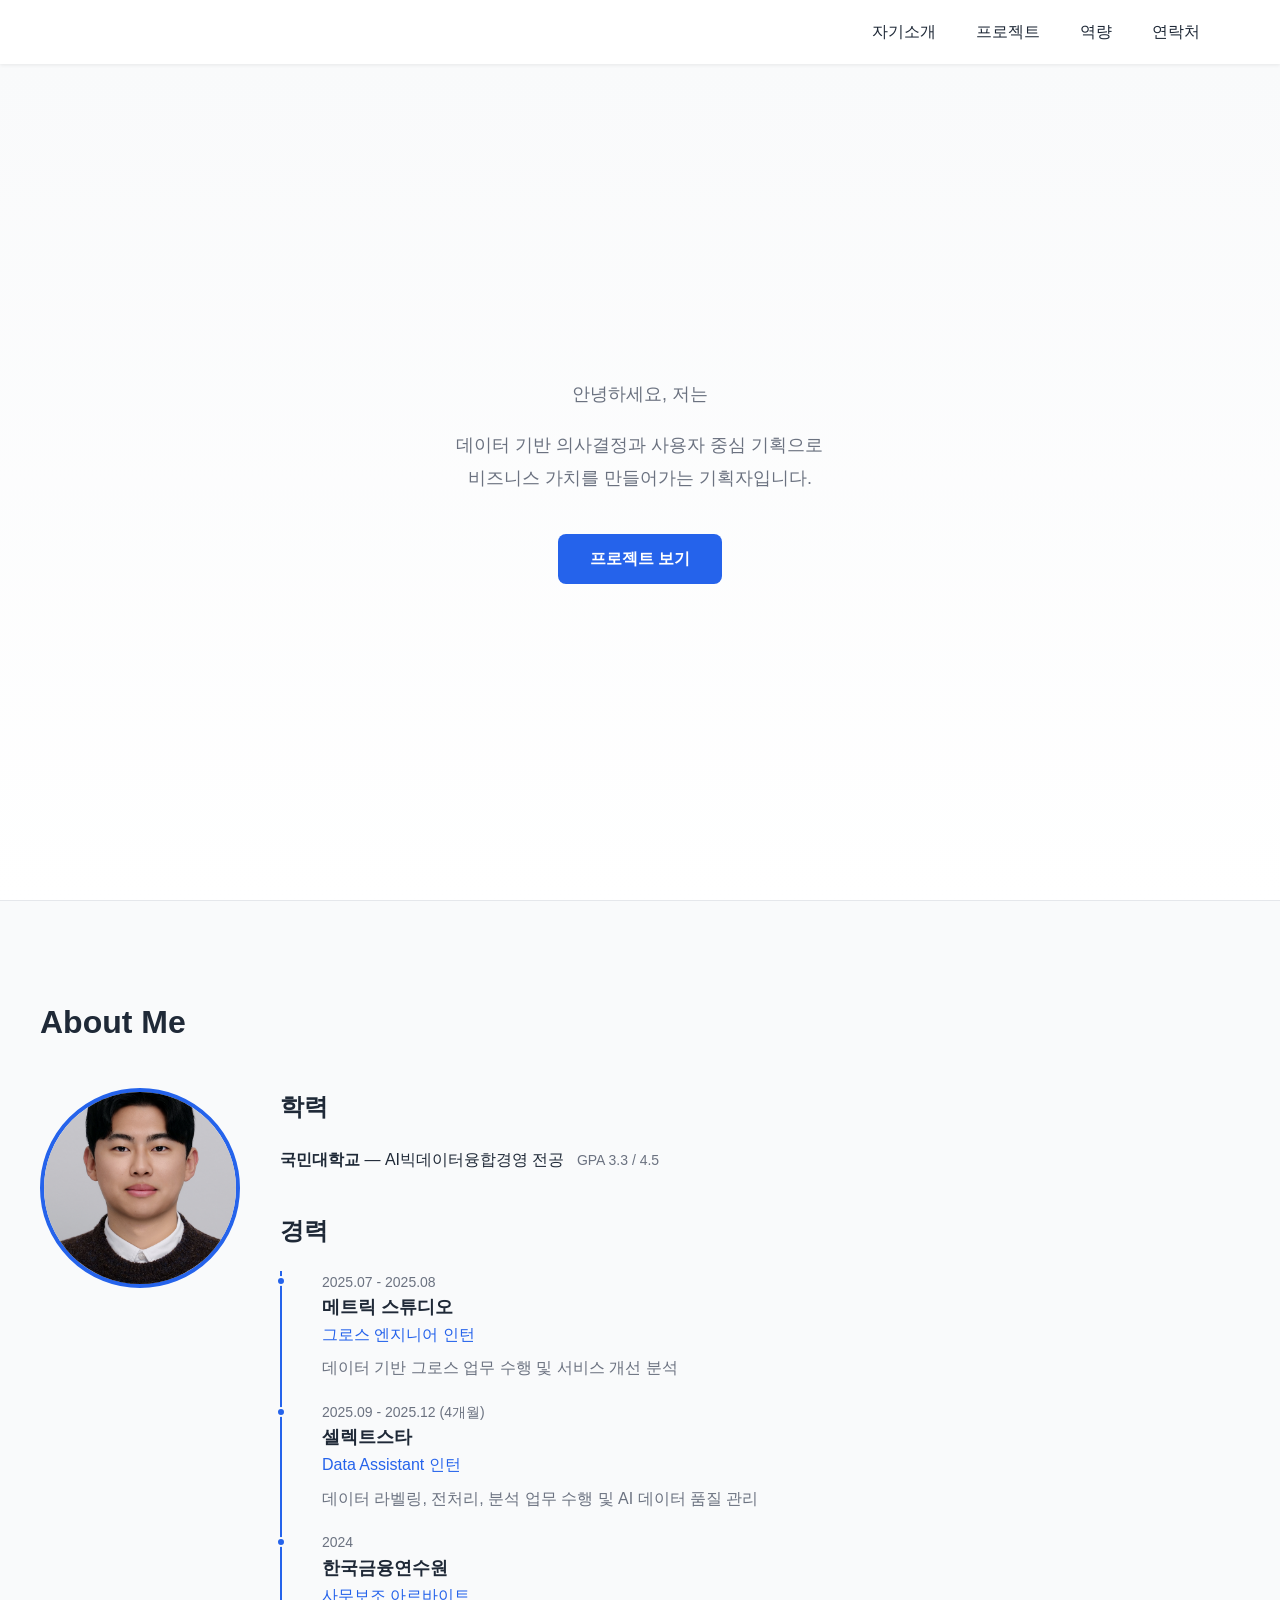
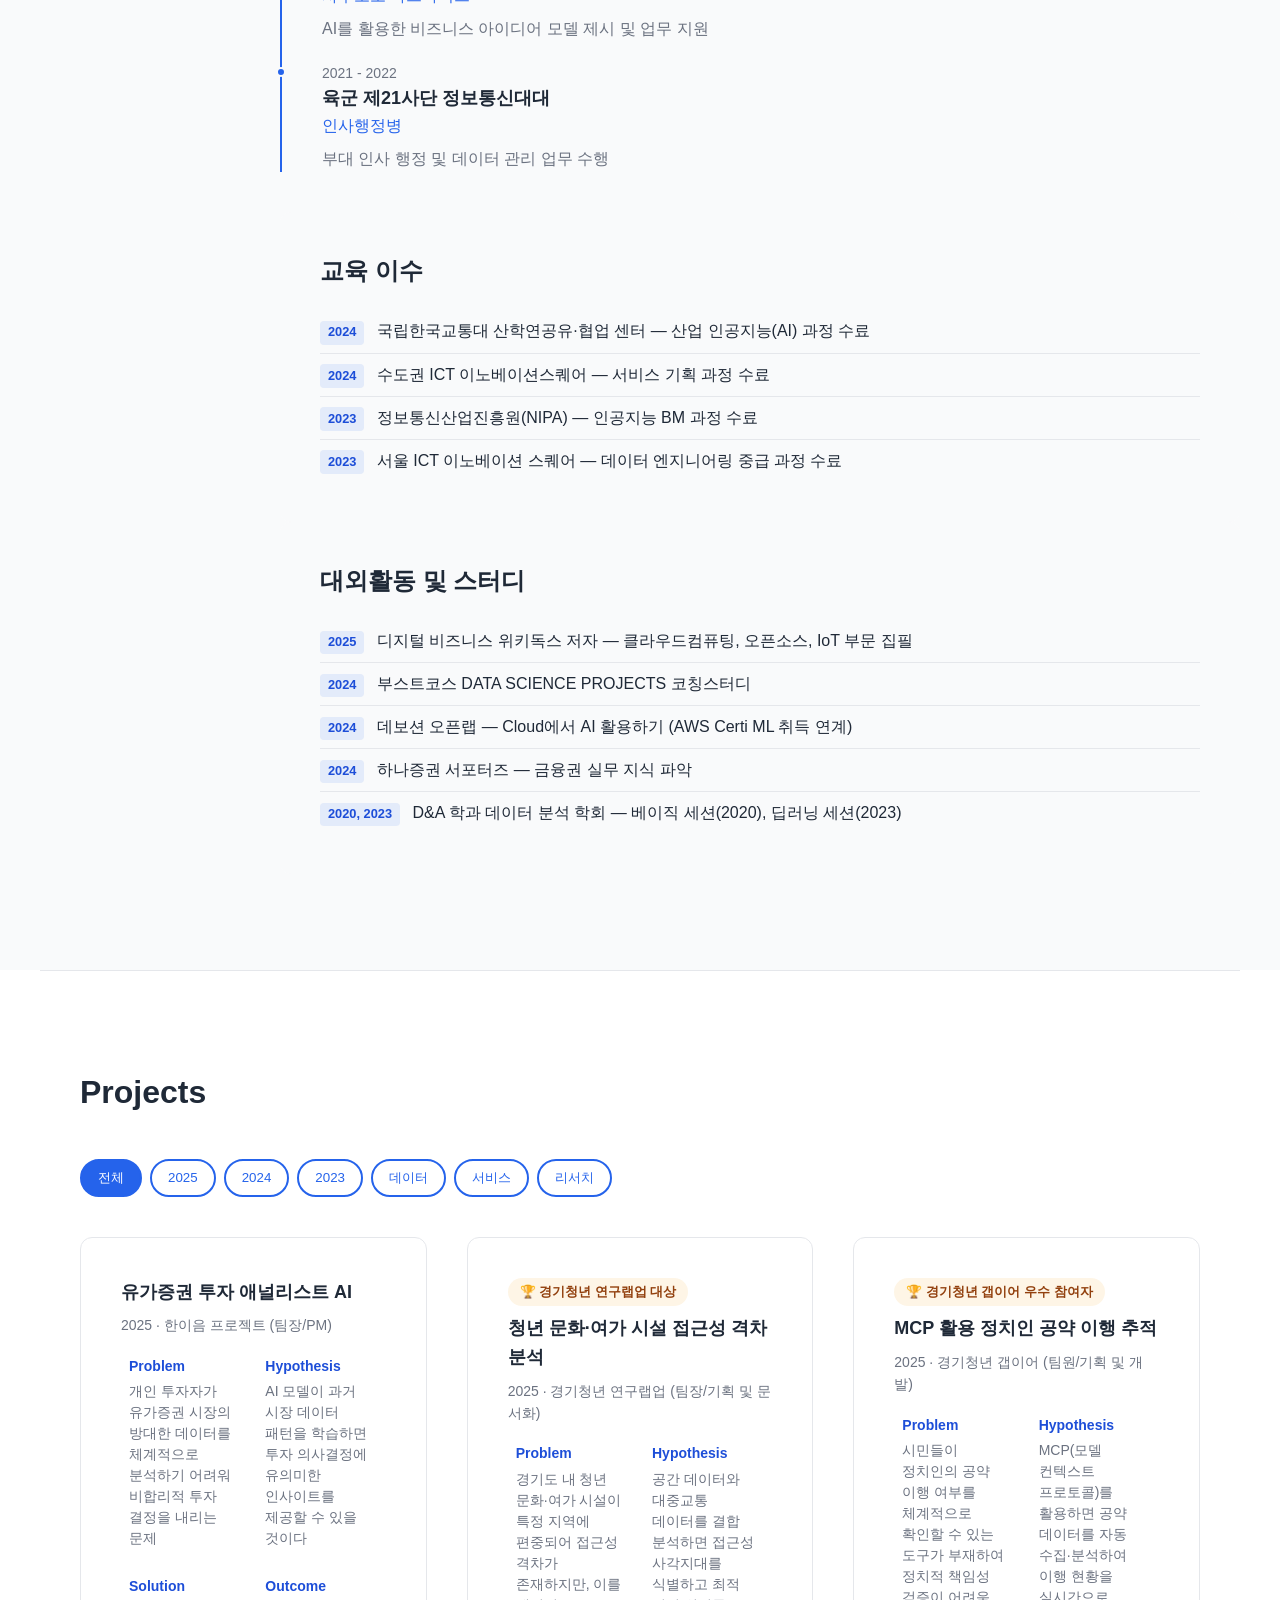
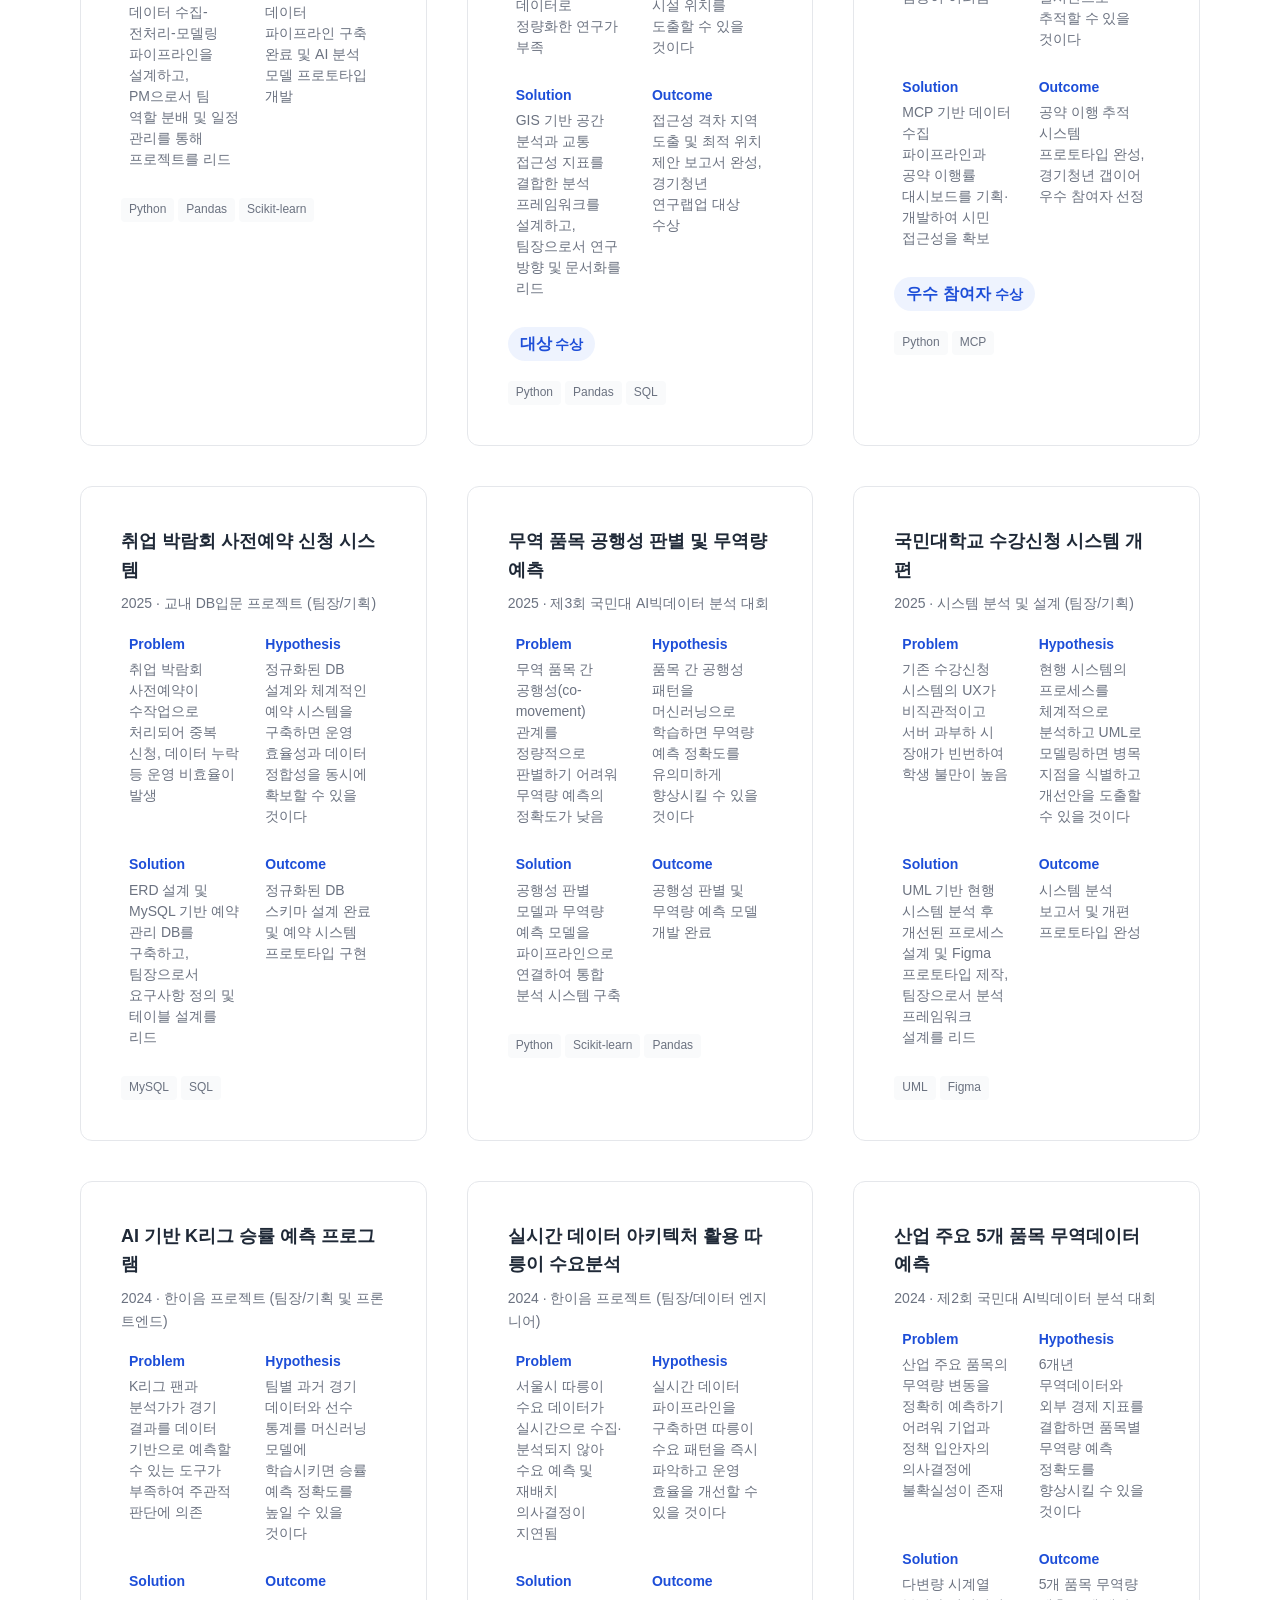
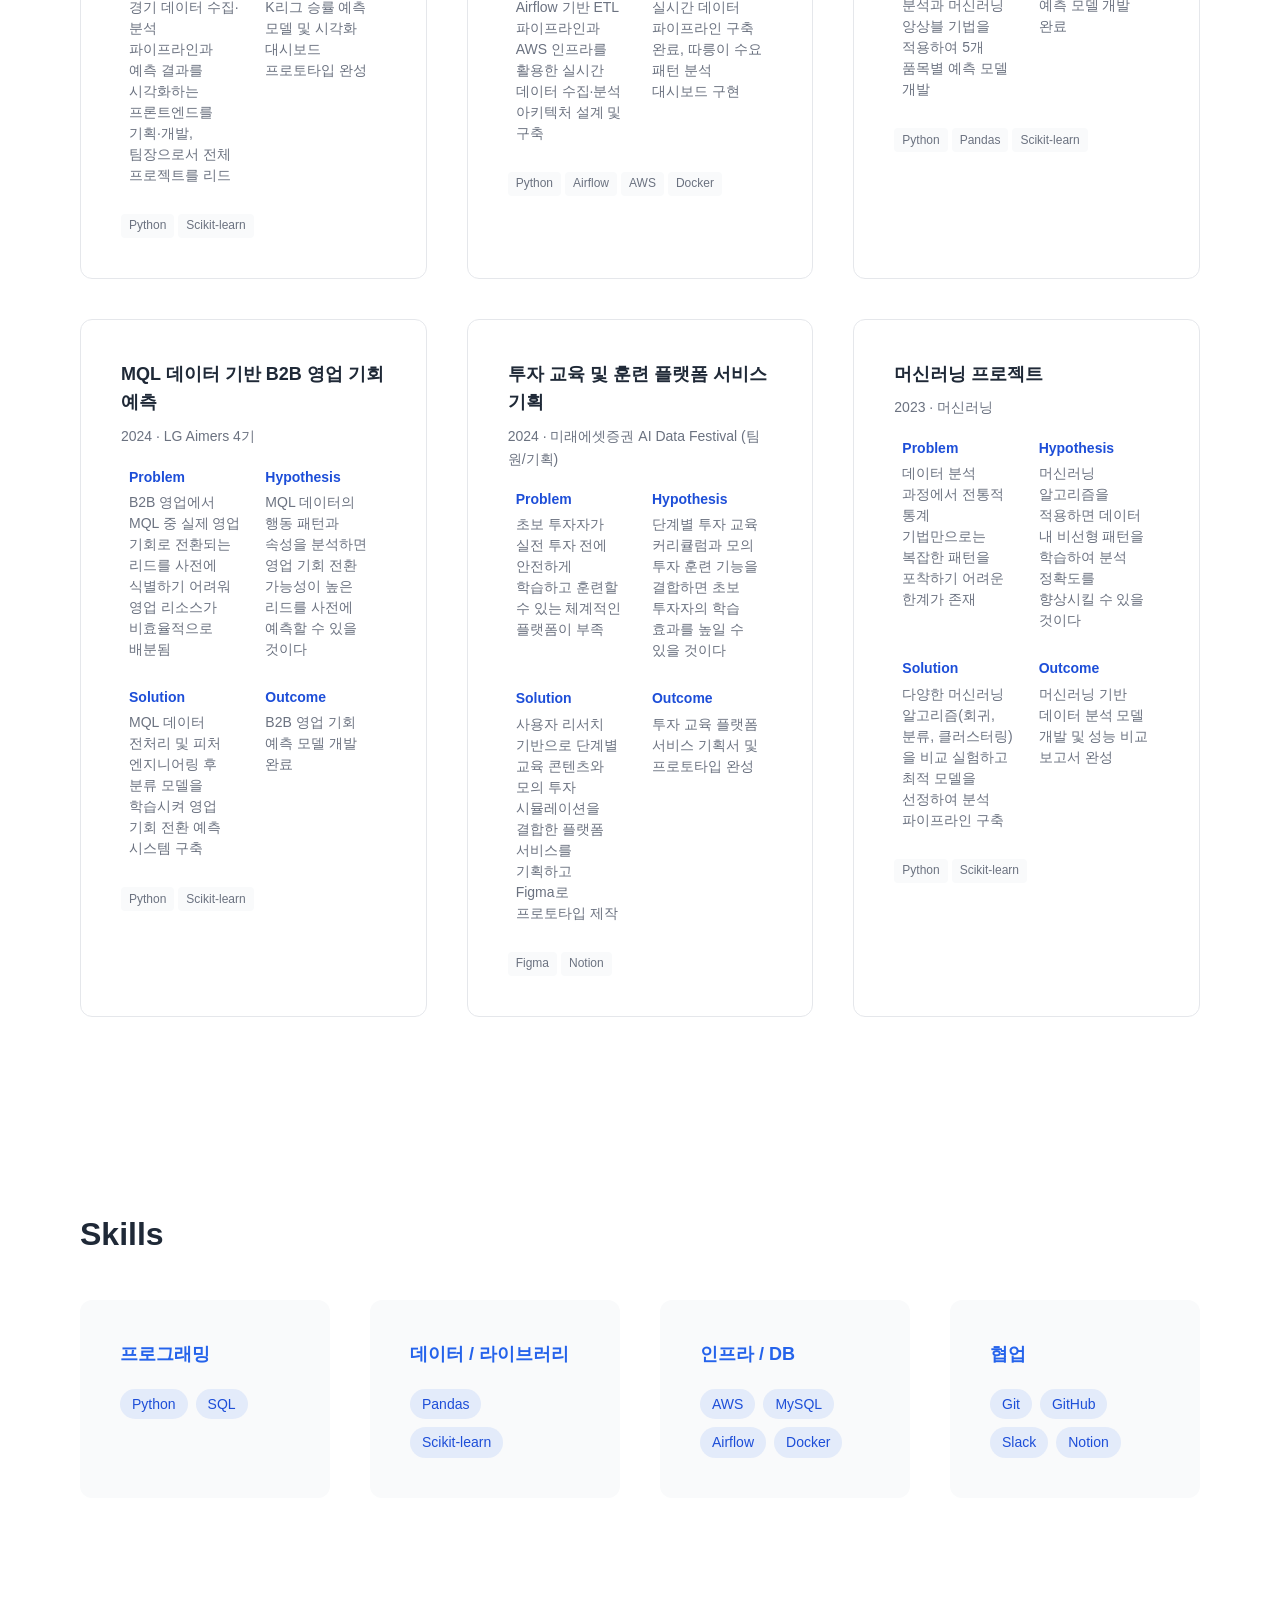
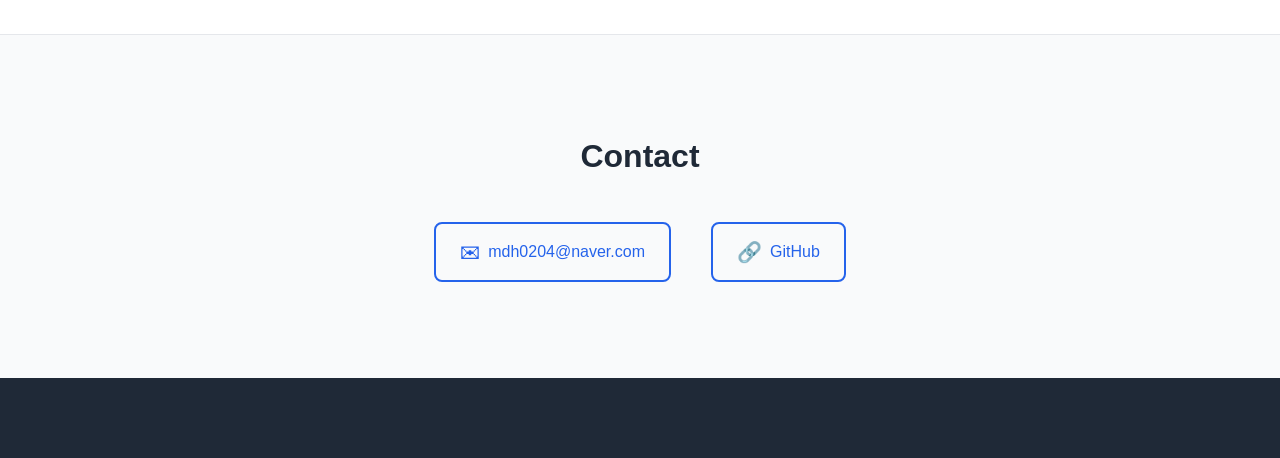
==== commit 3e661762: "Update portfolio" ====
--- a/index.html
+++ b/index.html
@@ -12,19 +12,17 @@
 
   <header>
     <nav aria-label="메인 내비게이션">
-      <a href="#hero" class="nav-logo">Portfolio</a>
+      <a href="#hero" class="nav-logo"></a>
       <button class="hamburger" aria-label="메뉴 열기" aria-expanded="false" aria-controls="nav-menu">
         <span class="hamburger-line"></span>
         <span class="hamburger-line"></span>
         <span class="hamburger-line"></span>
       </button>
       <ul class="nav-menu" id="nav-menu">
-        <li><a href="#hero" class="nav-link">Home</a></li>
-        <li><a href="#about" class="nav-link">About</a></li>
-        <li><a href="#skills" class="nav-link">Skills</a></li>
-        <li><a href="#projects" class="nav-link">Projects</a></li>
-        <li><a href="#education" class="nav-link">Education</a></li>
-        <li><a href="#contact" class="nav-link">Contact</a></li>
+        <li><a href="#about" class="nav-link">자기소개</a></li>
+        <li><a href="#projects" class="nav-link">프로젝트</a></li>
+        <li><a href="#skills" class="nav-link">역량</a></li>
+        <li><a href="#contact" class="nav-link">연락처</a></li>
       </ul>
     </nav>
   </header>
@@ -33,8 +31,6 @@
     <section id="hero" class="hero-fade-in">
       <div class="hero-content">
         <p class="hero-greeting">안녕하세요, 저는</p>
-        <h1 class="hero-name">서비스 기획 / PM 지원자</h1>
-        <h2 class="hero-title">서비스 기획 · PM · 데이터 분석</h2>
         <p class="hero-intro">데이터 기반 의사결정과 사용자 중심 기획으로<br>비즈니스 가치를 만들어가는 기획자입니다.</p>
         <a href="#projects" class="hero-cta">프로젝트 보기</a>
       </div>
@@ -45,7 +41,8 @@
 
       <div class="about-container">
         <div class="about-profile">
-          <img src="assets/images/profile.jpg" alt="프로필 사진" class="profile-image">
+          <img src="assets/images/문대한 이력서 사진.jpg" alt="프로필 사진" class="profile-image"
+               onerror="this.outerHTML='<div class=\'profile-image-fallback\' aria-label=\'프로필 사진\'>👤</div>'">
         </div>
 
         <div class="about-details">
@@ -53,7 +50,7 @@
             <h3>학력</h3>
             <ul>
               <li>
-                <strong>국민대학교</strong> — 소프트웨어융합 전공
+                <strong>국민대학교</strong> — AI빅데이터융합경영 전공
                 <span class="education-gpa">GPA 3.3 / 4.5</span>
               </li>
             </ul>
@@ -69,7 +66,7 @@
                 <p class="career-description">데이터 기반 그로스 업무 수행 및 서비스 개선 분석</p>
               </li>
               <li class="career-item">
-                <span class="career-period">2025 (4개월)</span>
+                <span class="career-period">2025.09 - 2025.12 (4개월)</span>
                 <strong class="career-company">셀렉트스타</strong>
                 <span class="career-role">Data Assistant 인턴</span>
                 <p class="career-description">데이터 라벨링, 전처리, 분석 업무 수행 및 AI 데이터 품질 관리</p>
@@ -88,63 +85,30 @@
               </li>
             </ol>
           </div>
-        </div>
-      </div>
-    </section>
-
-    <section id="skills" class="animate-on-scroll">
-      <h2>Skills</h2>
-
-      <div class="skills-categories">
-        <div class="skill-category">
-          <h3>프로그래밍</h3>
-          <div class="skill-tags">
-            <span class="skill-tag">Python</span>
-            <span class="skill-tag">SQL</span>
-          </div>
-        </div>
-
-        <div class="skill-category">
-          <h3>데이터 / 라이브러리</h3>
-          <div class="skill-tags">
-            <span class="skill-tag">Pandas</span>
-            <span class="skill-tag">Scikit-learn</span>
-          </div>
-        </div>
-
-        <div class="skill-category">
-          <h3>인프라 / DB</h3>
-          <div class="skill-tags">
-            <span class="skill-tag">AWS</span>
-            <span class="skill-tag">MySQL</span>
-            <span class="skill-tag">Airflow</span>
-            <span class="skill-tag">Docker</span>
-          </div>
-        </div>
-
-        <div class="skill-category">
-          <h3>협업</h3>
-          <div class="skill-tags">
-            <span class="skill-tag">Git</span>
-            <span class="skill-tag">GitHub</span>
-            <span class="skill-tag">Slack</span>
-            <span class="skill-tag">Notion</span>
-          </div>
-        </div>
-      </div>
-
-      <div class="certifications">
-        <h3>자격증 및 어학</h3>
-        <ul class="certification-list">
-          <li>정보처리기사</li>
-          <li>빅데이터분석기사</li>
-          <li>ADSP (데이터분석준전문가)</li>
-          <li>SQLD (SQL개발자)</li>
-          <li>AICE Associate</li>
-          <li>AWS Certified AI Practitioner</li>
-          <li>OPIc IM3</li>
-          <li>TOEIC 800</li>
-        </ul>
+
+          <div class="about-education-activities">
+            <div class="activity-group">
+              <h3>교육 이수</h3>
+              <ul class="activity-list">
+                <li><span class="activity-year">2024</span> 국립한국교통대 산학연공유·협업 센터 — 산업 인공지능(AI) 과정 수료</li>
+                <li><span class="activity-year">2024</span> 수도권 ICT 이노베이션스퀘어 — 서비스 기획 과정 수료</li>
+                <li><span class="activity-year">2023</span> 정보통신산업진흥원(NIPA) — 인공지능 BM 과정 수료</li>
+                <li><span class="activity-year">2023</span> 서울 ICT 이노베이션 스퀘어 — 데이터 엔지니어링 중급 과정 수료</li>
+              </ul>
+            </div>
+
+            <div class="activity-group">
+              <h3>대외활동 및 스터디</h3>
+              <ul class="activity-list">
+                <li><span class="activity-year">2025</span> 디지털 비즈니스 위키독스 저자 — 클라우드컴퓨팅, 오픈소스, IoT 부문 집필</li>
+                <li><span class="activity-year">2024</span> 부스트코스 DATA SCIENCE PROJECTS 코칭스터디</li>
+                <li><span class="activity-year">2024</span> 데보션 오픈랩 — Cloud에서 AI 활용하기 (AWS Certi ML 취득 연계)</li>
+                <li><span class="activity-year">2024</span> 하나증권 서포터즈 — 금융권 실무 지식 파악</li>
+                <li><span class="activity-year">2020, 2023</span> D&amp;A 학과 데이터 분석 학회 — 베이직 세션(2020), 딥러닝 세션(2023)</li>
+              </ul>
+            </div>
+          </div>
+        </div>
       </div>
     </section>
 
@@ -166,7 +130,13 @@
           <div class="card-content">
             <h3>유가증권 투자 애널리스트 AI</h3>
             <p class="card-period">2025 · 한이음 프로젝트 (팀장/PM)</p>
-            <p class="card-summary">유가증권 투자 분석을 위한 AI 모델 개발 프로젝트. 데이터 수집부터 모델링까지 PM으로서 전체 프로세스를 리드</p>
+            <div class="card-phso">
+              <div class="phso-item"><span class="phso-label">Problem</span><p>개인 투자자가 유가증권 시장의 방대한 데이터를 체계적으로 분석하기 어려워 비합리적 투자 결정을 내리는 문제</p></div>
+              <div class="phso-item"><span class="phso-label">Hypothesis</span><p>AI 모델이 과거 시장 데이터 패턴을 학습하면 투자 의사결정에 유의미한 인사이트를 제공할 수 있을 것이다</p></div>
+              <div class="phso-item"><span class="phso-label">Solution</span><p>데이터 수집-전처리-모델링 파이프라인을 설계하고, PM으로서 팀 역할 분배 및 일정 관리를 통해 프로젝트를 리드</p></div>
+              <div class="phso-item"><span class="phso-label">Outcome</span><p>데이터 파이프라인 구축 완료 및 AI 분석 모델 프로토타입 개발</p></div>
+            </div>
+            <div class="card-metrics"></div>
             <div class="card-tech-stack">
               <span class="tech-tag">Python</span>
               <span class="tech-tag">Pandas</span>
@@ -180,7 +150,15 @@
             <span class="award-badge">🏆 경기청년 연구랩업 대상</span>
             <h3>청년 문화·여가 시설 접근성 격차 분석</h3>
             <p class="card-period">2025 · 경기청년 연구랩업 (팀장/기획 및 문서화)</p>
-            <p class="card-summary">공간 데이터와 교통 데이터를 결합 분석하여 청년 문화·여가 시설 접근성 격차를 파악하고 최적 위치를 제안</p>
+            <div class="card-phso">
+              <div class="phso-item"><span class="phso-label">Problem</span><p>경기도 내 청년 문화·여가 시설이 특정 지역에 편중되어 접근성 격차가 존재하지만, 이를 데이터로 정량화한 연구가 부족</p></div>
+              <div class="phso-item"><span class="phso-label">Hypothesis</span><p>공간 데이터와 대중교통 데이터를 결합 분석하면 접근성 사각지대를 식별하고 최적 시설 위치를 도출할 수 있을 것이다</p></div>
+              <div class="phso-item"><span class="phso-label">Solution</span><p>GIS 기반 공간 분석과 교통 접근성 지표를 결합한 분석 프레임워크를 설계하고, 팀장으로서 연구 방향 및 문서화를 리드</p></div>
+              <div class="phso-item"><span class="phso-label">Outcome</span><p>접근성 격차 지역 도출 및 최적 위치 제안 보고서 완성, 경기청년 연구랩업 대상 수상</p></div>
+            </div>
+            <div class="card-metrics">
+              <span class="metric-badge" aria-label="대상 수상"><strong>대상</strong> 수상</span>
+            </div>
             <div class="card-tech-stack">
               <span class="tech-tag">Python</span>
               <span class="tech-tag">Pandas</span>
@@ -194,7 +172,15 @@
             <span class="award-badge">🏆 경기청년 갭이어 우수 참여자</span>
             <h3>MCP 활용 정치인 공약 이행 추적</h3>
             <p class="card-period">2025 · 경기청년 갭이어 (팀원/기획 및 개발)</p>
-            <p class="card-summary">모델 컨텍스트 프로토콜(MCP)을 활용하여 정치인 공약 이행 현황을 추적하는 시스템 기획 및 개발</p>
+            <div class="card-phso">
+              <div class="phso-item"><span class="phso-label">Problem</span><p>시민들이 정치인의 공약 이행 여부를 체계적으로 확인할 수 있는 도구가 부재하여 정치적 책임성 검증이 어려움</p></div>
+              <div class="phso-item"><span class="phso-label">Hypothesis</span><p>MCP(모델 컨텍스트 프로토콜)를 활용하면 공약 데이터를 자동 수집·분석하여 이행 현황을 실시간으로 추적할 수 있을 것이다</p></div>
+              <div class="phso-item"><span class="phso-label">Solution</span><p>MCP 기반 데이터 수집 파이프라인과 공약 이행률 대시보드를 기획·개발하여 시민 접근성을 확보</p></div>
+              <div class="phso-item"><span class="phso-label">Outcome</span><p>공약 이행 추적 시스템 프로토타입 완성, 경기청년 갭이어 우수 참여자 선정</p></div>
+            </div>
+            <div class="card-metrics">
+              <span class="metric-badge" aria-label="우수 참여자 수상"><strong>우수 참여자</strong> 수상</span>
+            </div>
             <div class="card-tech-stack">
               <span class="tech-tag">Python</span>
               <span class="tech-tag">MCP</span>
@@ -206,7 +192,13 @@
           <div class="card-content">
             <h3>취업 박람회 사전예약 신청 시스템</h3>
             <p class="card-period">2025 · 교내 DB입문 프로젝트 (팀장/기획)</p>
-            <p class="card-summary">취업 박람회 사전예약 신청 시스템의 DB 설계 및 구축 프로젝트</p>
+            <div class="card-phso">
+              <div class="phso-item"><span class="phso-label">Problem</span><p>취업 박람회 사전예약이 수작업으로 처리되어 중복 신청, 데이터 누락 등 운영 비효율이 발생</p></div>
+              <div class="phso-item"><span class="phso-label">Hypothesis</span><p>정규화된 DB 설계와 체계적인 예약 시스템을 구축하면 운영 효율성과 데이터 정합성을 동시에 확보할 수 있을 것이다</p></div>
+              <div class="phso-item"><span class="phso-label">Solution</span><p>ERD 설계 및 MySQL 기반 예약 관리 DB를 구축하고, 팀장으로서 요구사항 정의 및 테이블 설계를 리드</p></div>
+              <div class="phso-item"><span class="phso-label">Outcome</span><p>정규화된 DB 스키마 설계 완료 및 예약 시스템 프로토타입 구현</p></div>
+            </div>
+            <div class="card-metrics"></div>
             <div class="card-tech-stack">
               <span class="tech-tag">MySQL</span>
               <span class="tech-tag">SQL</span>
@@ -218,7 +210,13 @@
           <div class="card-content">
             <h3>무역 품목 공행성 판별 및 무역량 예측</h3>
             <p class="card-period">2025 · 제3회 국민대 AI빅데이터 분석 대회</p>
-            <p class="card-summary">무역 품목 공행성 판별 및 무역량 예측 AI 모델 개발</p>
+            <div class="card-phso">
+              <div class="phso-item"><span class="phso-label">Problem</span><p>무역 품목 간 공행성(co-movement) 관계를 정량적으로 판별하기 어려워 무역량 예측의 정확도가 낮음</p></div>
+              <div class="phso-item"><span class="phso-label">Hypothesis</span><p>품목 간 공행성 패턴을 머신러닝으로 학습하면 무역량 예측 정확도를 유의미하게 향상시킬 수 있을 것이다</p></div>
+              <div class="phso-item"><span class="phso-label">Solution</span><p>공행성 판별 모델과 무역량 예측 모델을 파이프라인으로 연결하여 통합 분석 시스템 구축</p></div>
+              <div class="phso-item"><span class="phso-label">Outcome</span><p>공행성 판별 및 무역량 예측 모델 개발 완료</p></div>
+            </div>
+            <div class="card-metrics"></div>
             <div class="card-tech-stack">
               <span class="tech-tag">Python</span>
               <span class="tech-tag">Scikit-learn</span>
@@ -231,7 +229,13 @@
           <div class="card-content">
             <h3>국민대학교 수강신청 시스템 개편</h3>
             <p class="card-period">2025 · 시스템 분석 및 설계 (팀장/기획)</p>
-            <p class="card-summary">국민대학교 수강신청 시스템의 프로세스 분석 및 개편 기획 프로젝트</p>
+            <div class="card-phso">
+              <div class="phso-item"><span class="phso-label">Problem</span><p>기존 수강신청 시스템의 UX가 비직관적이고 서버 과부하 시 장애가 빈번하여 학생 불만이 높음</p></div>
+              <div class="phso-item"><span class="phso-label">Hypothesis</span><p>현행 시스템의 프로세스를 체계적으로 분석하고 UML로 모델링하면 병목 지점을 식별하고 개선안을 도출할 수 있을 것이다</p></div>
+              <div class="phso-item"><span class="phso-label">Solution</span><p>UML 기반 현행 시스템 분석 후 개선된 프로세스 설계 및 Figma 프로토타입 제작, 팀장으로서 분석 프레임워크 설계를 리드</p></div>
+              <div class="phso-item"><span class="phso-label">Outcome</span><p>시스템 분석 보고서 및 개편 프로토타입 완성</p></div>
+            </div>
+            <div class="card-metrics"></div>
             <div class="card-tech-stack">
               <span class="tech-tag">UML</span>
               <span class="tech-tag">Figma</span>
@@ -243,7 +247,13 @@
           <div class="card-content">
             <h3>AI 기반 K리그 승률 예측 프로그램</h3>
             <p class="card-period">2024 · 한이음 프로젝트 (팀장/기획 및 프론트엔드)</p>
-            <p class="card-summary">인공지능 기반 K리그 승률 예측 프로그램 기획 및 프론트엔드 개발</p>
+            <div class="card-phso">
+              <div class="phso-item"><span class="phso-label">Problem</span><p>K리그 팬과 분석가가 경기 결과를 데이터 기반으로 예측할 수 있는 도구가 부족하여 주관적 판단에 의존</p></div>
+              <div class="phso-item"><span class="phso-label">Hypothesis</span><p>팀별 과거 경기 데이터와 선수 통계를 머신러닝 모델에 학습시키면 승률 예측 정확도를 높일 수 있을 것이다</p></div>
+              <div class="phso-item"><span class="phso-label">Solution</span><p>경기 데이터 수집·분석 파이프라인과 예측 결과를 시각화하는 프론트엔드를 기획·개발, 팀장으로서 전체 프로젝트를 리드</p></div>
+              <div class="phso-item"><span class="phso-label">Outcome</span><p>K리그 승률 예측 모델 및 시각화 대시보드 프로토타입 완성</p></div>
+            </div>
+            <div class="card-metrics"></div>
             <div class="card-tech-stack">
               <span class="tech-tag">Python</span>
               <span class="tech-tag">Scikit-learn</span>
@@ -255,7 +265,13 @@
           <div class="card-content">
             <h3>실시간 데이터 아키텍처 활용 따릉이 수요분석</h3>
             <p class="card-period">2024 · 한이음 프로젝트 (팀장/데이터 엔지니어)</p>
-            <p class="card-summary">실시간 데이터 파이프라인을 구축하여 따릉이 수요를 분석하는 데이터 엔지니어링 프로젝트</p>
+            <div class="card-phso">
+              <div class="phso-item"><span class="phso-label">Problem</span><p>서울시 따릉이 수요 데이터가 실시간으로 수집·분석되지 않아 수요 예측 및 재배치 의사결정이 지연됨</p></div>
+              <div class="phso-item"><span class="phso-label">Hypothesis</span><p>실시간 데이터 파이프라인을 구축하면 따릉이 수요 패턴을 즉시 파악하고 운영 효율을 개선할 수 있을 것이다</p></div>
+              <div class="phso-item"><span class="phso-label">Solution</span><p>Airflow 기반 ETL 파이프라인과 AWS 인프라를 활용한 실시간 데이터 수집·분석 아키텍처 설계 및 구축</p></div>
+              <div class="phso-item"><span class="phso-label">Outcome</span><p>실시간 데이터 파이프라인 구축 완료, 따릉이 수요 패턴 분석 대시보드 구현</p></div>
+            </div>
+            <div class="card-metrics"></div>
             <div class="card-tech-stack">
               <span class="tech-tag">Python</span>
               <span class="tech-tag">Airflow</span>
@@ -269,7 +285,13 @@
           <div class="card-content">
             <h3>산업 주요 5개 품목 무역데이터 예측</h3>
             <p class="card-period">2024 · 제2회 국민대 AI빅데이터 분석 대회</p>
-            <p class="card-summary">산업 주요 5개 품목의 6개년 무역데이터를 활용한 예측 모델 개발</p>
+            <div class="card-phso">
+              <div class="phso-item"><span class="phso-label">Problem</span><p>산업 주요 품목의 무역량 변동을 정확히 예측하기 어려워 기업과 정책 입안자의 의사결정에 불확실성이 존재</p></div>
+              <div class="phso-item"><span class="phso-label">Hypothesis</span><p>6개년 무역데이터와 외부 경제 지표를 결합하면 품목별 무역량 예측 정확도를 향상시킬 수 있을 것이다</p></div>
+              <div class="phso-item"><span class="phso-label">Solution</span><p>다변량 시계열 분석과 머신러닝 앙상블 기법을 적용하여 5개 품목별 예측 모델 개발</p></div>
+              <div class="phso-item"><span class="phso-label">Outcome</span><p>5개 품목 무역량 예측 모델 개발 완료</p></div>
+            </div>
+            <div class="card-metrics"></div>
             <div class="card-tech-stack">
               <span class="tech-tag">Python</span>
               <span class="tech-tag">Pandas</span>
@@ -282,7 +304,13 @@
           <div class="card-content">
             <h3>MQL 데이터 기반 B2B 영업 기회 예측</h3>
             <p class="card-period">2024 · LG Aimers 4기</p>
-            <p class="card-summary">MQL 데이터 기반 B2B 영업 기회 창출 예측 모델 개발</p>
+            <div class="card-phso">
+              <div class="phso-item"><span class="phso-label">Problem</span><p>B2B 영업에서 MQL 중 실제 영업 기회로 전환되는 리드를 사전에 식별하기 어려워 영업 리소스가 비효율적으로 배분됨</p></div>
+              <div class="phso-item"><span class="phso-label">Hypothesis</span><p>MQL 데이터의 행동 패턴과 속성을 분석하면 영업 기회 전환 가능성이 높은 리드를 사전에 예측할 수 있을 것이다</p></div>
+              <div class="phso-item"><span class="phso-label">Solution</span><p>MQL 데이터 전처리 및 피처 엔지니어링 후 분류 모델을 학습시켜 영업 기회 전환 예측 시스템 구축</p></div>
+              <div class="phso-item"><span class="phso-label">Outcome</span><p>B2B 영업 기회 예측 모델 개발 완료</p></div>
+            </div>
+            <div class="card-metrics"></div>
             <div class="card-tech-stack">
               <span class="tech-tag">Python</span>
               <span class="tech-tag">Scikit-learn</span>
@@ -294,7 +322,13 @@
           <div class="card-content">
             <h3>투자 교육 및 훈련 플랫폼 서비스 기획</h3>
             <p class="card-period">2024 · 미래에셋증권 AI Data Festival (팀원/기획)</p>
-            <p class="card-summary">투자 교육 및 훈련 플랫폼 서비스 기획 및 개발</p>
+            <div class="card-phso">
+              <div class="phso-item"><span class="phso-label">Problem</span><p>초보 투자자가 실전 투자 전에 안전하게 학습하고 훈련할 수 있는 체계적인 플랫폼이 부족</p></div>
+              <div class="phso-item"><span class="phso-label">Hypothesis</span><p>단계별 투자 교육 커리큘럼과 모의 투자 훈련 기능을 결합하면 초보 투자자의 학습 효과를 높일 수 있을 것이다</p></div>
+              <div class="phso-item"><span class="phso-label">Solution</span><p>사용자 리서치 기반으로 단계별 교육 콘텐츠와 모의 투자 시뮬레이션을 결합한 플랫폼 서비스를 기획하고 Figma로 프로토타입 제작</p></div>
+              <div class="phso-item"><span class="phso-label">Outcome</span><p>투자 교육 플랫폼 서비스 기획서 및 프로토타입 완성</p></div>
+            </div>
+            <div class="card-metrics"></div>
             <div class="card-tech-stack">
               <span class="tech-tag">Figma</span>
               <span class="tech-tag">Notion</span>
@@ -306,7 +340,13 @@
           <div class="card-content">
             <h3>머신러닝 프로젝트</h3>
             <p class="card-period">2023 · 머신러닝</p>
-            <p class="card-summary">머신러닝 기법을 활용한 데이터 분석 및 모델링 프로젝트</p>
+            <div class="card-phso">
+              <div class="phso-item"><span class="phso-label">Problem</span><p>데이터 분석 과정에서 전통적 통계 기법만으로는 복잡한 패턴을 포착하기 어려운 한계가 존재</p></div>
+              <div class="phso-item"><span class="phso-label">Hypothesis</span><p>머신러닝 알고리즘을 적용하면 데이터 내 비선형 패턴을 학습하여 분석 정확도를 향상시킬 수 있을 것이다</p></div>
+              <div class="phso-item"><span class="phso-label">Solution</span><p>다양한 머신러닝 알고리즘(회귀, 분류, 클러스터링)을 비교 실험하고 최적 모델을 선정하여 분석 파이프라인 구축</p></div>
+              <div class="phso-item"><span class="phso-label">Outcome</span><p>머신러닝 기반 데이터 분석 모델 개발 및 성능 비교 보고서 완성</p></div>
+            </div>
+            <div class="card-metrics"></div>
             <div class="card-tech-stack">
               <span class="tech-tag">Python</span>
               <span class="tech-tag">Scikit-learn</span>
@@ -322,47 +362,81 @@
         <div class="modal-content">
           <h3 id="modal-title" class="modal-project-title"></h3>
           <p class="modal-period"></p>
-          <div class="modal-description"></div>
+          <div class="modal-phso" aria-label="프로젝트 PHSO 분석">
+            <div class="modal-phso-section">
+              <h4 class="phso-label">Problem</h4>
+              <p class="modal-problem"></p>
+            </div>
+            <div class="modal-phso-section">
+              <h4 class="phso-label">Hypothesis</h4>
+              <p class="modal-hypothesis"></p>
+            </div>
+            <div class="modal-phso-section">
+              <h4 class="phso-label">Solution</h4>
+              <p class="modal-solution"></p>
+            </div>
+            <div class="modal-phso-section">
+              <h4 class="phso-label">Outcome</h4>
+              <p class="modal-outcome"></p>
+              <div class="modal-metrics"></div>
+            </div>
+          </div>
           <div class="modal-tech-stack"></div>
-          <div class="modal-award"></div>
+          <div class="modal-award" hidden></div>
           <a class="modal-link" href="#" target="_blank" rel="noopener noreferrer" hidden>프로젝트 링크</a>
         </div>
       </div>
     </div>
 
-    <section id="education" class="animate-on-scroll">
-      <h2>Education &amp; Activities</h2>
-
-      <div class="education-activities">
-        <div class="activity-group">
-          <h3>교육 이수</h3>
-          <ul class="activity-list">
-            <li><span class="activity-year">2024</span> 국립한국교통대 산학연공유·협업 센터 — 산업 인공지능(AI) 과정 수료</li>
-            <li><span class="activity-year">2024</span> 수도권 ICT 이노베이션스퀘어 — 서비스 기획 과정 수료</li>
-            <li><span class="activity-year">2023</span> 정보통신산업진흥원(NIPA) — 인공지능 BM 과정 수료</li>
-            <li><span class="activity-year">2023</span> 서울 ICT 이노베이션 스퀘어 — 데이터 엔지니어링 중급 과정 수료</li>
-          </ul>
-        </div>
-
-        <div class="activity-group">
-          <h3>대외활동 및 스터디</h3>
-          <ul class="activity-list">
-            <li><span class="activity-year">2025</span> 디지털 비즈니스 위키독스 저자 — 클라우드컴퓨팅, 오픈소스, IoT 부문 집필</li>
-            <li><span class="activity-year">2024</span> 부스트코스 DATA SCIENCE PROJECTS 코칭스터디</li>
-            <li><span class="activity-year">2024</span> 데보션 오픈랩 — Cloud에서 AI 활용하기 (AWS Certi ML 취득 연계)</li>
-            <li><span class="activity-year">2024</span> 하나증권 서포터즈 — 금융권 실무 지식 파악</li>
-            <li><span class="activity-year">2020, 2023</span> D&amp;A 학과 데이터 분석 학회 — 베이직 세션(2020), 딥러닝 세션(2023)</li>
-          </ul>
-        </div>
-      </div>
+    <section id="skills" class="animate-on-scroll">
+      <h2>Skills</h2>
+
+      <div class="skills-categories">
+        <div class="skill-category">
+          <h3>프로그래밍</h3>
+          <div class="skill-tags">
+            <span class="skill-tag">Python</span>
+            <span class="skill-tag">SQL</span>
+          </div>
+        </div>
+
+        <div class="skill-category">
+          <h3>데이터 / 라이브러리</h3>
+          <div class="skill-tags">
+            <span class="skill-tag">Pandas</span>
+            <span class="skill-tag">Scikit-learn</span>
+          </div>
+        </div>
+
+        <div class="skill-category">
+          <h3>인프라 / DB</h3>
+          <div class="skill-tags">
+            <span class="skill-tag">AWS</span>
+            <span class="skill-tag">MySQL</span>
+            <span class="skill-tag">Airflow</span>
+            <span class="skill-tag">Docker</span>
+          </div>
+        </div>
+
+        <div class="skill-category">
+          <h3>협업</h3>
+          <div class="skill-tags">
+            <span class="skill-tag">Git</span>
+            <span class="skill-tag">GitHub</span>
+            <span class="skill-tag">Slack</span>
+            <span class="skill-tag">Notion</span>
+          </div>
+        </div>
+      </div>
+
     </section>
 
     <section id="contact" class="animate-on-scroll">
       <h2>Contact</h2>
       <div class="contact-links">
-        <a href="mailto:contact@example.com" class="contact-link">
+        <a href="mailto:mdh0204@naver.com" class="contact-link">
           <span class="contact-icon">✉</span>
-          <span>contact@example.com</span>
+          <span>mdh0204@naver.com</span>
         </a>
         <a href="https://github.com/" target="_blank" rel="noopener noreferrer" class="contact-link">
           <span class="contact-icon">🔗</span>
@@ -373,7 +447,7 @@
   </main>
 
   <footer>
-    <p>&copy; 2025 Portfolio. All rights reserved.</p>
+    <p></p>
   </footer>
 
   <script src="js/main.js"></script>
--- a/css/style.css
+++ b/css/style.css
@@ -31,30 +31,33 @@
    Custom Properties (Design Tokens)
    =========================== */
 :root {
-  /* 색상 팔레트 */
+  /* Notion 스타일 색상 팔레트 */
   --color-primary: #2563eb;
   --color-primary-dark: #1d4ed8;
-  --color-secondary: #64748b;
+  --color-secondary: #6b7280;
   --color-accent: #f59e0b;
   --color-bg: #ffffff;
-  --color-bg-alt: #f8fafc;
-  --color-text: #1e293b;
-  --color-text-light: #64748b;
+  --color-bg-alt: #f9fafb;
+  --color-text: #1f2937;
+  --color-text-light: #6b7280;
+  --color-border: #e5e7eb;
 
   /* 타이포그래피 */
   --font-family: -apple-system, BlinkMacSystemFont, 'Segoe UI', Roboto,
     'Helvetica Neue', Arial, 'Noto Sans KR', sans-serif;
   --font-size-base: 16px;
+  --font-size-sm: 0.875rem;
   --font-size-lg: 1.125rem;
   --font-size-xl: 1.5rem;
   --font-size-2xl: 2rem;
-  --font-size-3xl: 3rem;
+  --font-size-3xl: 2.5rem;
 
   /* 간격 */
-  --spacing-section: 5rem;
-  --spacing-lg: 2rem;
-  --spacing-md: 1rem;
+  --spacing-section: 6rem;
+  --spacing-lg: 2.5rem;
+  --spacing-md: 1.25rem;
   --spacing-sm: 0.5rem;
+  --spacing-xs: 0.25rem;
 
   /* 애니메이션 */
   --transition-speed: 0.3s;
@@ -94,6 +97,7 @@
   color: var(--color-text);
   background-color: var(--color-bg);
   line-height: 1.6;
+  overflow-x: hidden;
 }
 
 /* ===========================
@@ -103,6 +107,11 @@
   padding: var(--spacing-section) var(--spacing-lg);
   max-width: 1200px;
   margin: 0 auto;
+}
+
+/* 섹션 간 구분선/배경색 변화 */
+section + section {
+  border-top: 1px solid var(--color-border);
 }
 
 /* ===========================
@@ -198,7 +207,7 @@
    Hero Section
    =========================== */
 #hero {
-  height: 100vh;
+  height: calc(100vh - var(--nav-height));
   min-height: 600px;
   display: flex;
   align-items: center;
@@ -332,6 +341,21 @@
   border-radius: 50%;
   object-fit: cover;
   border: 4px solid var(--color-primary);
+  background: var(--color-bg-alt);
+}
+
+/* 프로필 이미지 로드 실패 시 대체 표시 */
+.profile-image-fallback {
+  width: 200px;
+  height: 200px;
+  border-radius: 50%;
+  border: 4px solid var(--color-primary);
+  background: var(--color-bg-alt);
+  display: flex;
+  align-items: center;
+  justify-content: center;
+  font-size: 4rem;
+  color: var(--color-primary);
 }
 
 .about-details {
@@ -507,16 +531,15 @@
 
 .project-card {
   background: var(--color-bg);
-  border: 1px solid #e2e8f0;
+  border: 1px solid var(--color-border);
   border-radius: 12px;
   overflow: hidden;
   cursor: pointer;
-  transition: transform var(--transition-speed), box-shadow var(--transition-speed);
+  transition: box-shadow var(--transition-speed);
 }
 
 .project-card:hover {
-  transform: translateY(-4px);
-  box-shadow: 0 8px 25px rgba(0, 0, 0, 0.1);
+  box-shadow: 0 4px 12px rgba(0, 0, 0, 0.08);
 }
 
 .card-content {
@@ -571,6 +594,83 @@
 }
 
 /* ===========================
+   PHSO Structure (Card)
+   =========================== */
+.card-phso {
+  display: grid;
+  grid-template-columns: 1fr 1fr;
+  gap: var(--spacing-sm);
+  margin-bottom: var(--spacing-md);
+}
+
+.phso-item {
+  padding: var(--spacing-sm);
+}
+
+.phso-item p {
+  font-size: var(--font-size-sm);
+  color: var(--color-text-light);
+  line-height: 1.5;
+  word-break: keep-all;
+  overflow-wrap: break-word;
+}
+
+.phso-label {
+  display: inline-block;
+  font-size: var(--font-size-sm);
+  font-weight: 700;
+  color: var(--color-primary-dark);
+  margin-bottom: var(--spacing-xs);
+}
+
+/* ===========================
+   PHSO Structure (Modal)
+   =========================== */
+.modal-phso {
+  margin-bottom: var(--spacing-lg);
+}
+
+.modal-phso-section {
+  margin-bottom: var(--spacing-md);
+}
+
+.modal-phso-section p {
+  line-height: 1.7;
+  color: var(--color-text);
+}
+
+/* ===========================
+   Metric Badge
+   =========================== */
+.metric-badge {
+  display: inline-block;
+  background: rgba(37, 99, 235, 0.08);
+  color: var(--color-primary-dark);
+  padding: var(--spacing-xs) 0.75rem;
+  border-radius: 20px;
+  font-size: 0.85rem;
+  font-weight: 600;
+}
+
+.metric-badge strong {
+  font-size: 1rem;
+  font-weight: 700;
+}
+
+.card-metrics,
+.modal-metrics {
+  display: flex;
+  flex-wrap: wrap;
+  gap: var(--spacing-sm);
+  margin-bottom: var(--spacing-md);
+}
+
+.card-metrics:empty,
+.modal-metrics:empty {
+  display: none;
+}
+
+/* ===========================
    Project Modal
    =========================== */
 .modal-overlay {
@@ -672,7 +772,7 @@
 
 .activity-list li {
   padding: var(--spacing-sm) 0;
-  border-bottom: 1px solid #e2e8f0;
+  border-bottom: 1px solid var(--color-border);
   line-height: 1.6;
   color: var(--color-text);
 }
@@ -840,6 +940,23 @@
     grid-template-columns: 1fr;
   }
 
+  .card-phso {
+    grid-template-columns: 1fr;
+  }
+
+  .modal-phso-section {
+    margin-bottom: var(--spacing-sm);
+  }
+
+  .modal {
+    width: 95%;
+    padding: var(--spacing-md);
+  }
+
+  section {
+    padding: var(--spacing-lg) var(--spacing-md);
+  }
+
   .contact-links {
     flex-direction: column;
     align-items: center;
@@ -855,4 +972,33 @@
   .skills-categories {
     grid-template-columns: repeat(2, 1fr);
   }
-}
+
+  .card-phso {
+    grid-template-columns: 1fr 1fr;
+  }
+}
+
+/* Reduced Motion 접근성 */
+@media (prefers-reduced-motion: reduce) {
+  *,
+  *::before,
+  *::after {
+    animation-duration: 0.01ms !important;
+    animation-iteration-count: 1 !important;
+    transition-duration: 0.01ms !important;
+  }
+
+  .animate-on-scroll {
+    opacity: 1;
+    transform: none;
+  }
+
+  .hero-fade-in .hero-greeting,
+  .hero-fade-in .hero-name,
+  .hero-fade-in .hero-title,
+  .hero-fade-in .hero-intro,
+  .hero-fade-in .hero-cta {
+    opacity: 1;
+    animation: none;
+  }
+}
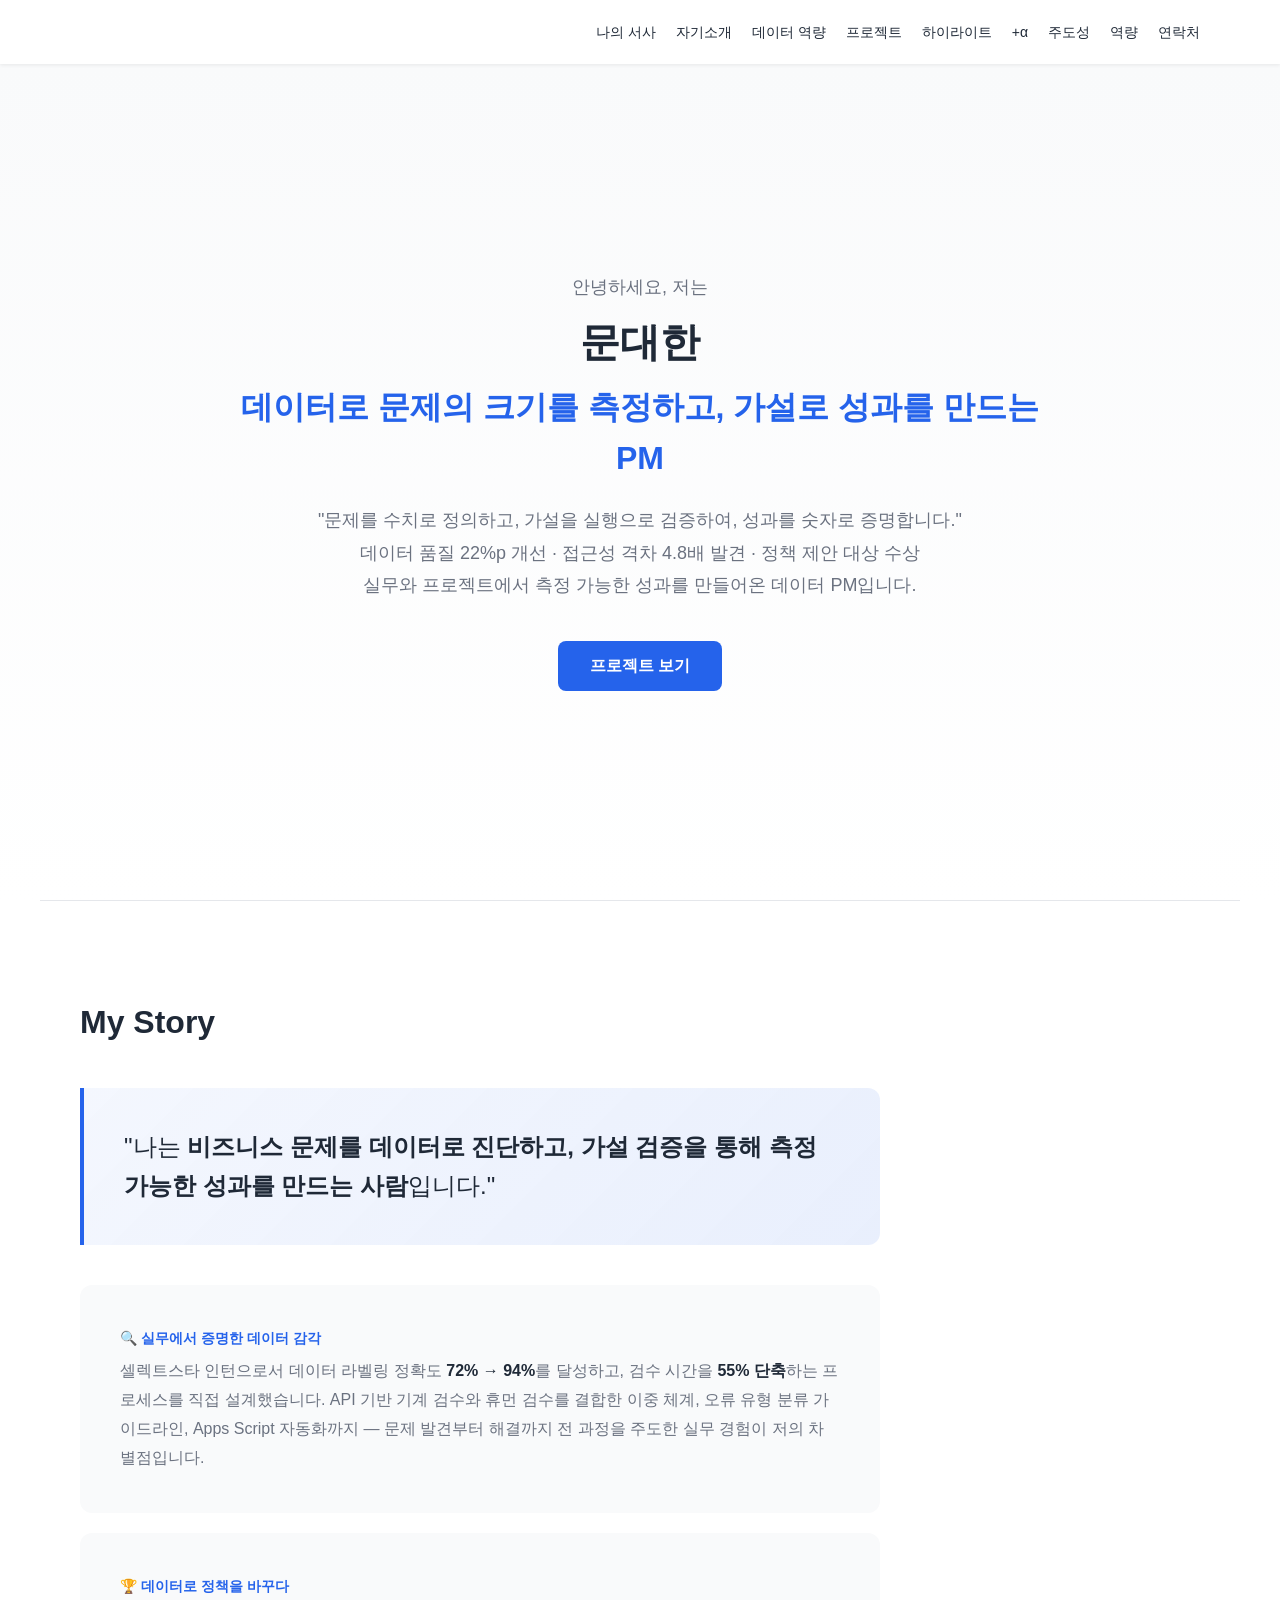
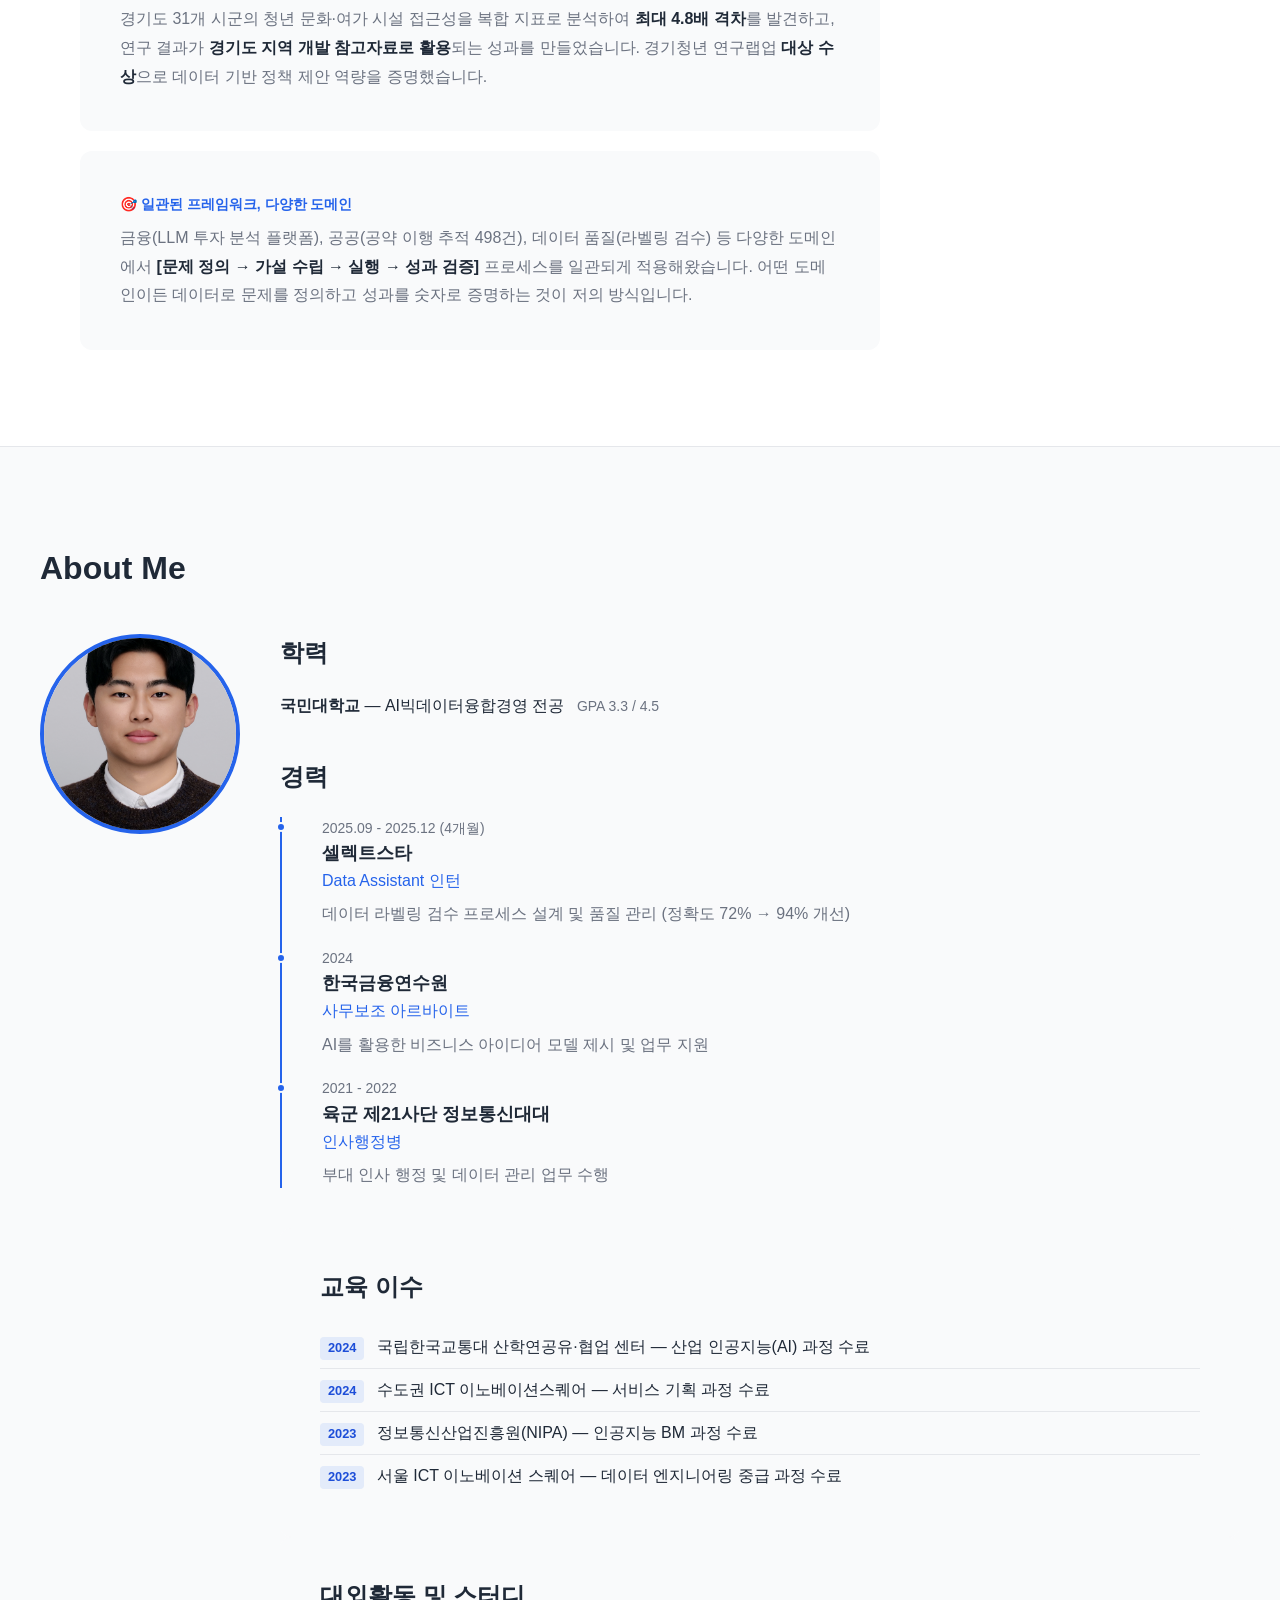
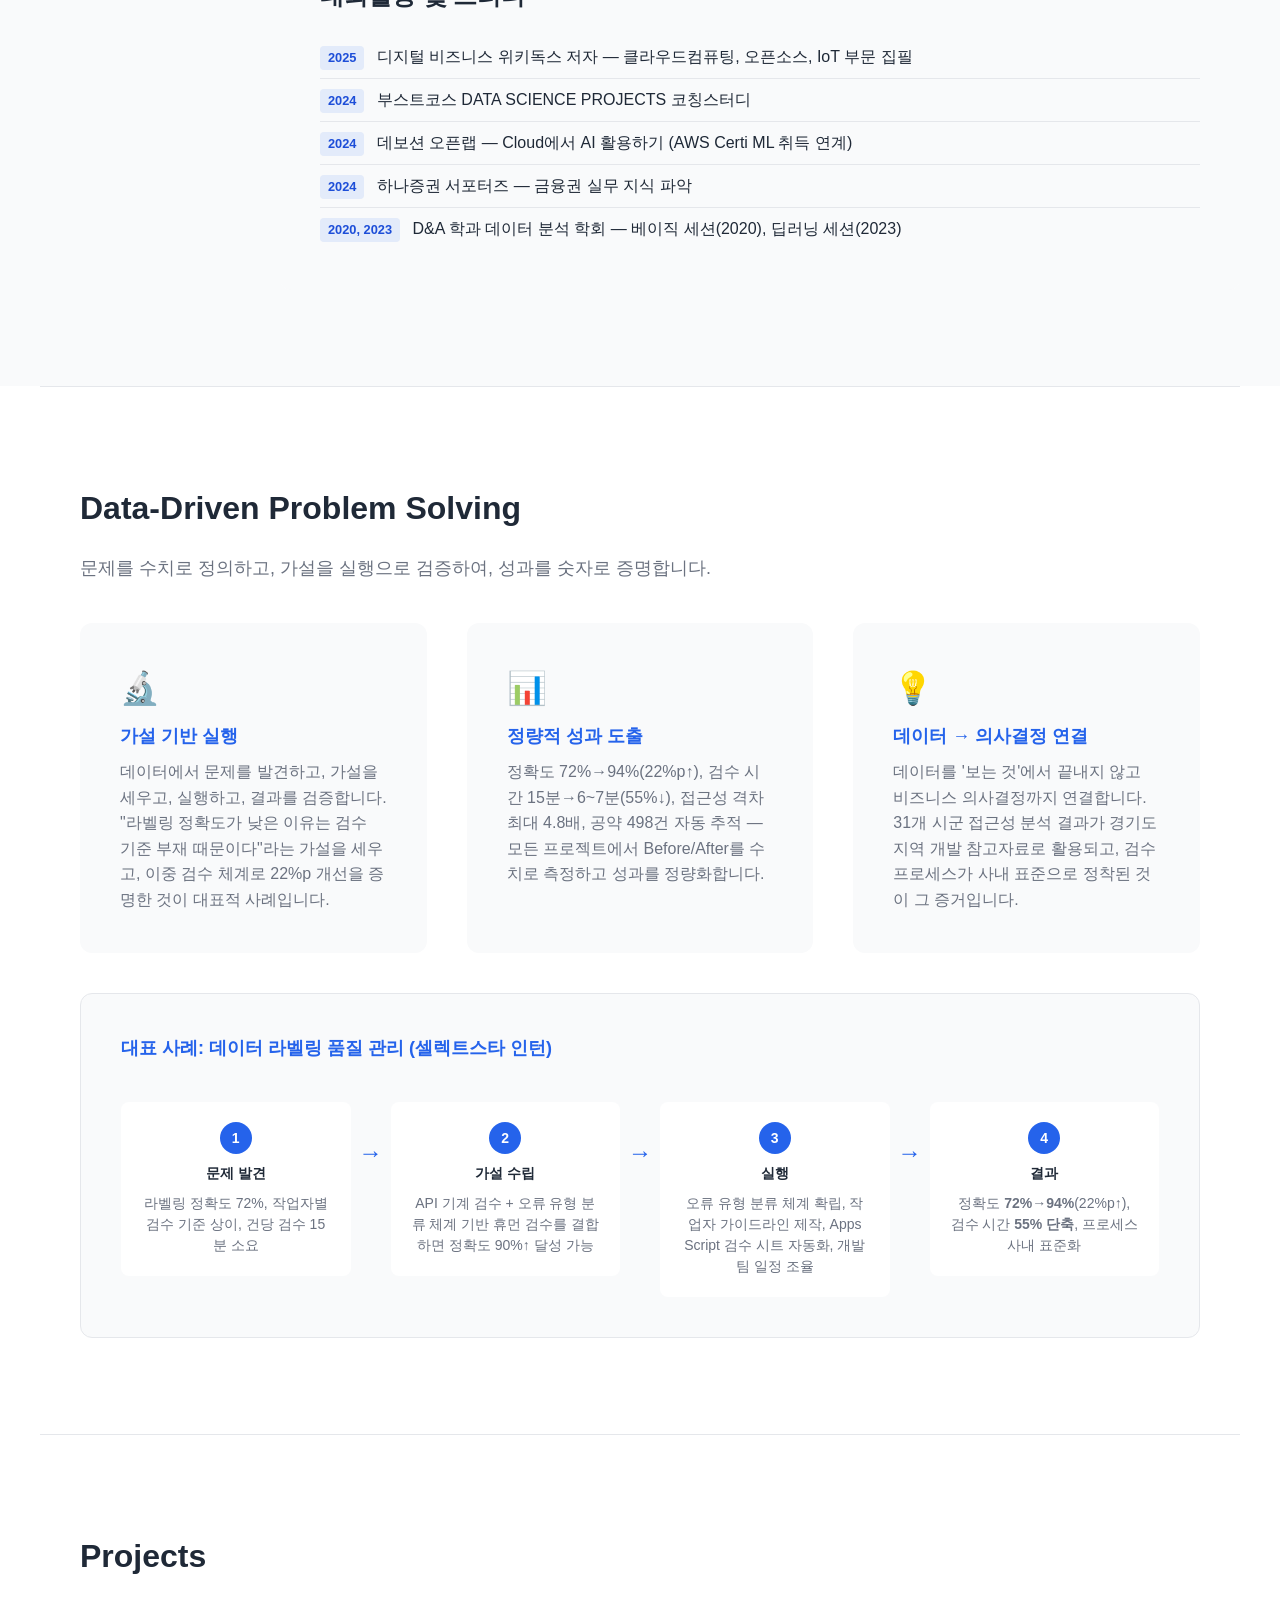
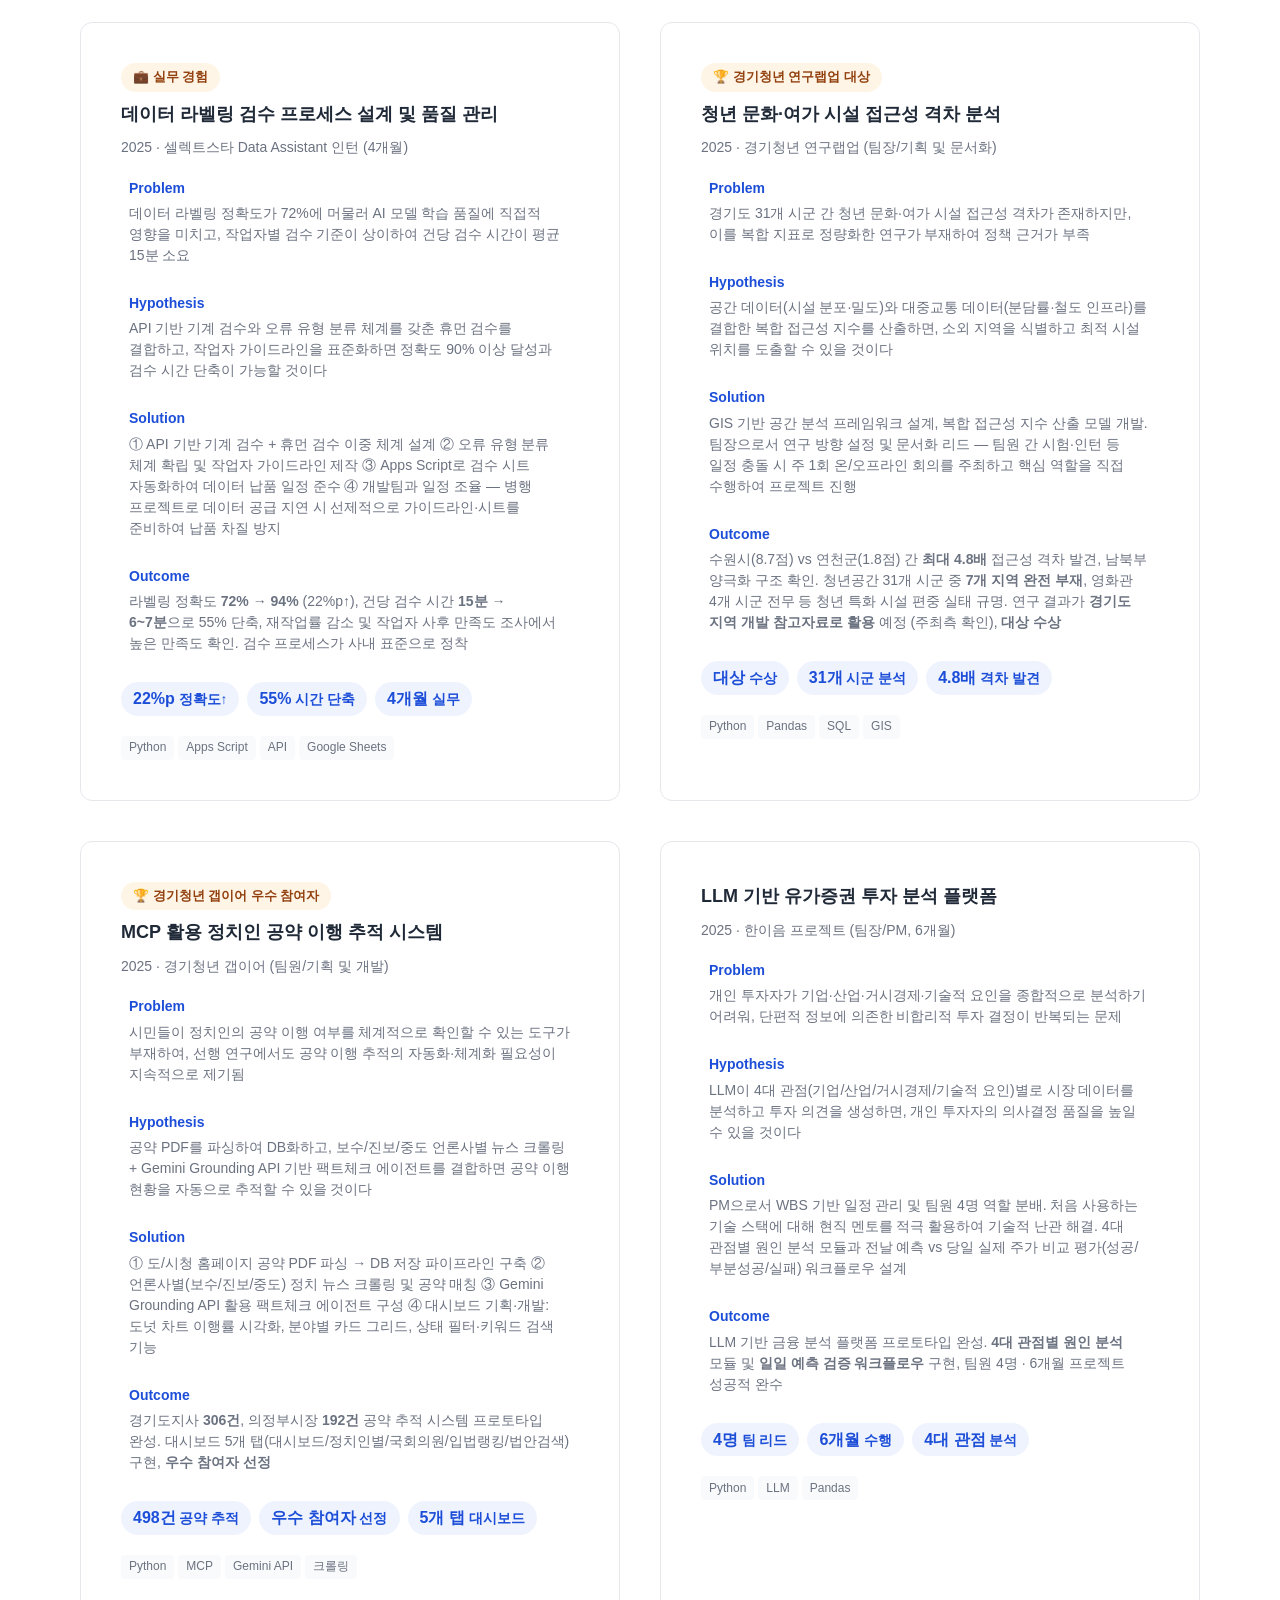
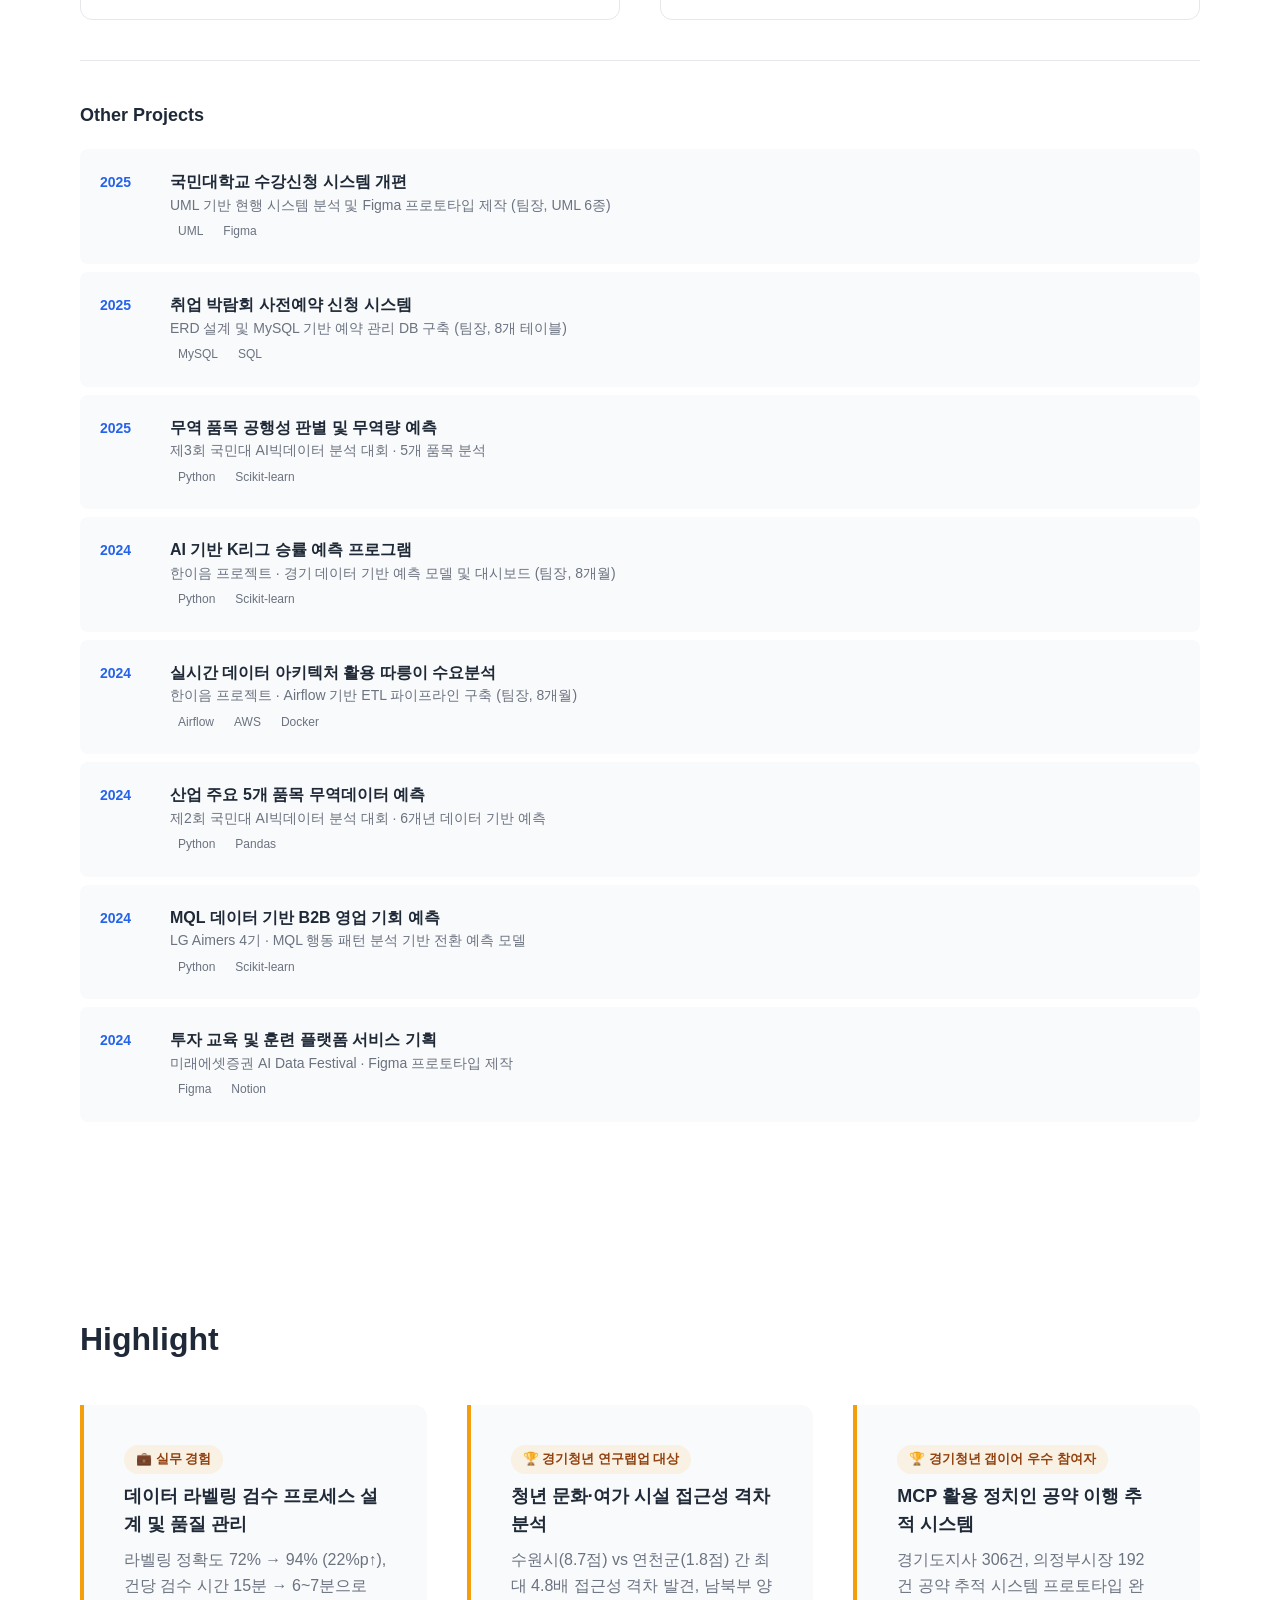
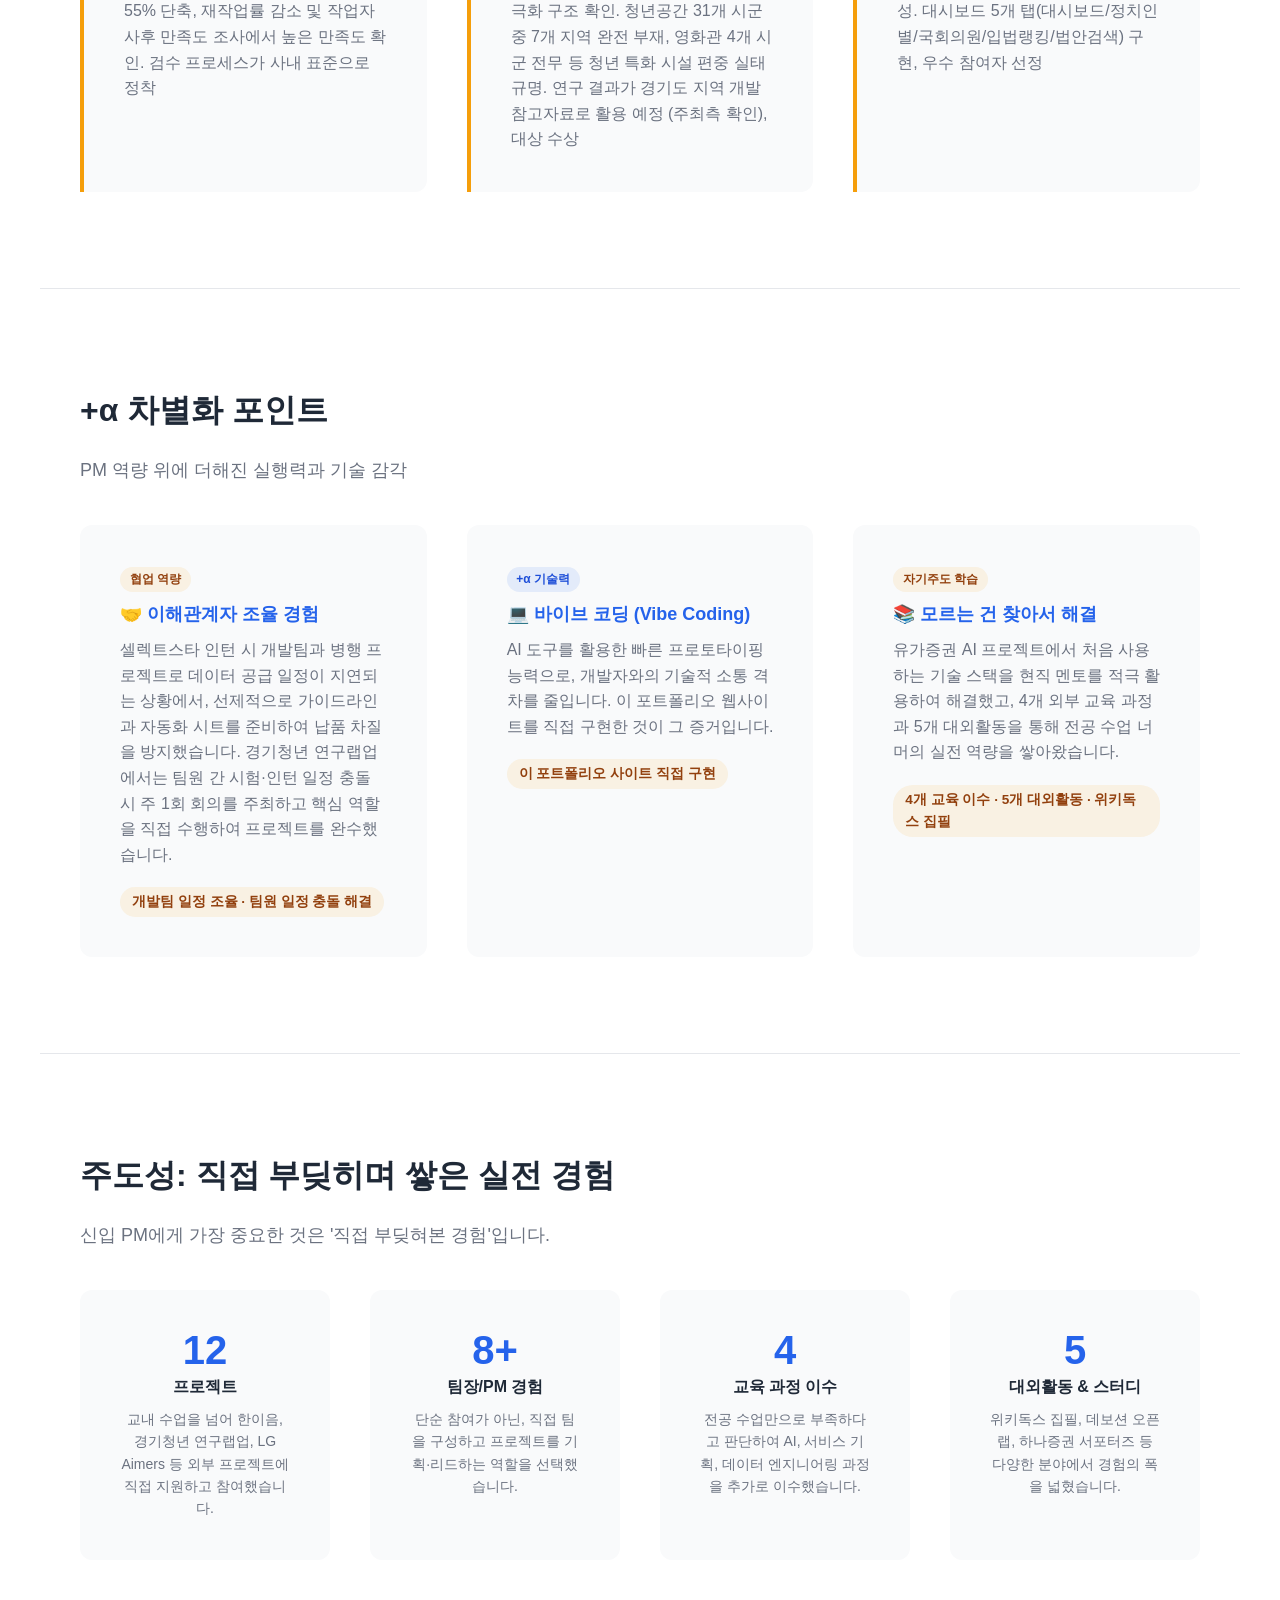
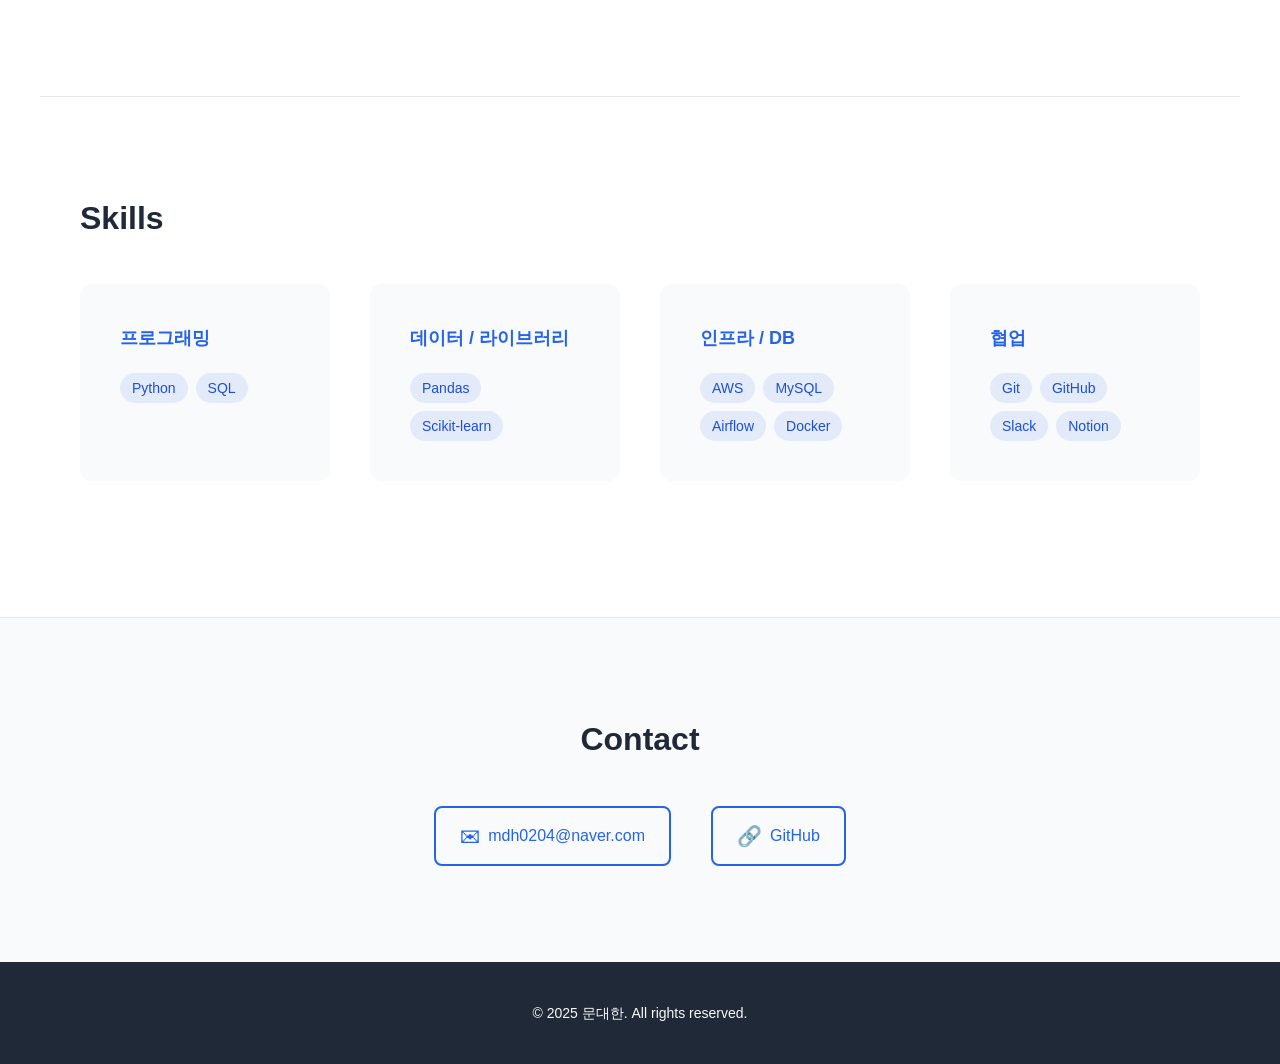
==== commit 2719fe02: "포트폴리오 전면 개편: 핵심 4개 프로젝트 PHSO 재작성, Hero/MyStory 워딩 개선, 데이터역량·협업 섹션 보강" ====
--- a/index.html
+++ b/index.html
@@ -3,7 +3,7 @@
 <head>
   <meta charset="UTF-8">
   <meta name="viewport" content="width=device-width, initial-scale=1.0">
-  <title>포트폴리오 | 서비스 기획/PM</title>
+  <title>문대한 | 데이터 PM 포트폴리오</title>
   <link rel="stylesheet" href="css/style.css">
 </head>
 <body>
@@ -19,8 +19,13 @@
         <span class="hamburger-line"></span>
       </button>
       <ul class="nav-menu" id="nav-menu">
+        <li><a href="#narrative" class="nav-link">나의 서사</a></li>
         <li><a href="#about" class="nav-link">자기소개</a></li>
+        <li><a href="#data-competency" class="nav-link">데이터 역량</a></li>
         <li><a href="#projects" class="nav-link">프로젝트</a></li>
+        <li><a href="#highlight" class="nav-link">하이라이트</a></li>
+        <li><a href="#plus-alpha" class="nav-link">+α</a></li>
+        <li><a href="#proactive" class="nav-link">주도성</a></li>
         <li><a href="#skills" class="nav-link">역량</a></li>
         <li><a href="#contact" class="nav-link">연락처</a></li>
       </ul>
@@ -28,23 +33,53 @@
   </header>
 
   <main id="main-content">
+    <!-- ===== HERO: 퍼스널 브랜딩 강화 ===== -->
     <section id="hero" class="hero-fade-in">
       <div class="hero-content">
         <p class="hero-greeting">안녕하세요, 저는</p>
-        <p class="hero-intro">데이터 기반 의사결정과 사용자 중심 기획으로<br>비즈니스 가치를 만들어가는 기획자입니다.</p>
+        <p class="hero-name">문대한</p>
+        <p class="hero-title">데이터로 문제의 크기를 측정하고, 가설로 성과를 만드는 PM</p>
+        <p class="hero-intro">
+          "문제를 수치로 정의하고, 가설을 실행으로 검증하여, 성과를 숫자로 증명합니다."<br>
+          데이터 품질 22%p 개선 · 접근성 격차 4.8배 발견 · 정책 제안 대상 수상<br>
+          실무와 프로젝트에서 측정 가능한 성과를 만들어온 데이터 PM입니다.
+        </p>
         <a href="#projects" class="hero-cta">프로젝트 보기</a>
       </div>
     </section>
 
+    <!-- ===== 1. 퍼스널 브랜딩 & 서사 ===== -->
+    <section id="narrative" class="animate-on-scroll">
+      <h2>My Story</h2>
+      <div class="narrative-container">
+        <div class="narrative-statement">
+          <p class="narrative-definition">"나는 <strong>비즈니스 문제를 데이터로 진단하고, 가설 검증을 통해 측정 가능한 성과를 만드는 사람</strong>입니다."</p>
+        </div>
+        <div class="narrative-story">
+          <div class="narrative-block">
+            <span class="narrative-label">🔍 실무에서 증명한 데이터 감각</span>
+            <p>셀렉트스타 인턴으로서 데이터 라벨링 정확도 <strong>72% → 94%</strong>를 달성하고, 검수 시간을 <strong>55% 단축</strong>하는 프로세스를 직접 설계했습니다. API 기반 기계 검수와 휴먼 검수를 결합한 이중 체계, 오류 유형 분류 가이드라인, Apps Script 자동화까지 — 문제 발견부터 해결까지 전 과정을 주도한 실무 경험이 저의 차별점입니다.</p>
+          </div>
+          <div class="narrative-block">
+            <span class="narrative-label">🏆 데이터로 정책을 바꾸다</span>
+            <p>경기도 31개 시군의 청년 문화·여가 시설 접근성을 복합 지표로 분석하여 <strong>최대 4.8배 격차</strong>를 발견하고, 연구 결과가 <strong>경기도 지역 개발 참고자료로 활용</strong>되는 성과를 만들었습니다. 경기청년 연구랩업 <strong>대상 수상</strong>으로 데이터 기반 정책 제안 역량을 증명했습니다.</p>
+          </div>
+          <div class="narrative-block">
+            <span class="narrative-label">🎯 일관된 프레임워크, 다양한 도메인</span>
+            <p>금융(LLM 투자 분석 플랫폼), 공공(공약 이행 추적 498건), 데이터 품질(라벨링 검수) 등 다양한 도메인에서 <strong>[문제 정의 → 가설 수립 → 실행 → 성과 검증]</strong> 프로세스를 일관되게 적용해왔습니다. 어떤 도메인이든 데이터로 문제를 정의하고 성과를 숫자로 증명하는 것이 저의 방식입니다.</p>
+          </div>
+        </div>
+      </div>
+    </section>
+
+    <!-- ===== About Me ===== -->
     <section id="about" class="animate-on-scroll">
       <h2>About Me</h2>
-
       <div class="about-container">
         <div class="about-profile">
           <img src="assets/images/문대한 이력서 사진.jpg" alt="프로필 사진" class="profile-image"
                onerror="this.outerHTML='<div class=\'profile-image-fallback\' aria-label=\'프로필 사진\'>👤</div>'">
         </div>
-
         <div class="about-details">
           <div class="about-education">
             <h3>학력</h3>
@@ -55,21 +90,14 @@
               </li>
             </ul>
           </div>
-
           <div class="about-career">
             <h3>경력</h3>
             <ol class="career-timeline">
               <li class="career-item">
-                <span class="career-period">2025.07 - 2025.08</span>
-                <strong class="career-company">메트릭 스튜디오</strong>
-                <span class="career-role">그로스 엔지니어 인턴</span>
-                <p class="career-description">데이터 기반 그로스 업무 수행 및 서비스 개선 분석</p>
-              </li>
-              <li class="career-item">
                 <span class="career-period">2025.09 - 2025.12 (4개월)</span>
                 <strong class="career-company">셀렉트스타</strong>
                 <span class="career-role">Data Assistant 인턴</span>
-                <p class="career-description">데이터 라벨링, 전처리, 분석 업무 수행 및 AI 데이터 품질 관리</p>
+                <p class="career-description">데이터 라벨링 검수 프로세스 설계 및 품질 관리 (정확도 72% → 94% 개선)</p>
               </li>
               <li class="career-item">
                 <span class="career-period">2024</span>
@@ -85,7 +113,6 @@
               </li>
             </ol>
           </div>
-
           <div class="about-education-activities">
             <div class="activity-group">
               <h3>교육 이수</h3>
@@ -96,7 +123,6 @@
                 <li><span class="activity-year">2023</span> 서울 ICT 이노베이션 스퀘어 — 데이터 엔지니어링 중급 과정 수료</li>
               </ul>
             </div>
-
             <div class="activity-group">
               <h3>대외활동 및 스터디</h3>
               <ul class="activity-list">
@@ -112,250 +138,225 @@
       </div>
     </section>
 
+    <!-- ===== 2. 데이터 중심 문제 해결 역량 ===== -->
+    <section id="data-competency" class="animate-on-scroll">
+      <h2>Data-Driven Problem Solving</h2>
+      <p class="section-subtitle">문제를 수치로 정의하고, 가설을 실행으로 검증하여, 성과를 숫자로 증명합니다.</p>
+
+      <div class="competency-grid">
+        <div class="competency-card">
+          <span class="competency-icon">🔬</span>
+          <h3>가설 기반 실행</h3>
+          <p>데이터에서 문제를 발견하고, 가설을 세우고, 실행하고, 결과를 검증합니다. "라벨링 정확도가 낮은 이유는 검수 기준 부재 때문이다"라는 가설을 세우고, 이중 검수 체계로 22%p 개선을 증명한 것이 대표적 사례입니다.</p>
+        </div>
+        <div class="competency-card">
+          <span class="competency-icon">📊</span>
+          <h3>정량적 성과 도출</h3>
+          <p>정확도 72%→94%(22%p↑), 검수 시간 15분→6~7분(55%↓), 접근성 격차 최대 4.8배, 공약 498건 자동 추적 — 모든 프로젝트에서 Before/After를 수치로 측정하고 성과를 정량화합니다.</p>
+        </div>
+        <div class="competency-card">
+          <span class="competency-icon">💡</span>
+          <h3>데이터 → 의사결정 연결</h3>
+          <p>데이터를 '보는 것'에서 끝내지 않고 비즈니스 의사결정까지 연결합니다. 31개 시군 접근성 분석 결과가 경기도 지역 개발 참고자료로 활용되고, 검수 프로세스가 사내 표준으로 정착된 것이 그 증거입니다.</p>
+        </div>
+      </div>
+
+      <!-- 대표 사례: 가설→실행→결과 프로세스 -->
+      <div class="process-showcase">
+        <h3>대표 사례: 데이터 라벨링 품질 관리 (셀렉트스타 인턴)</h3>
+        <div class="process-steps">
+          <div class="process-step">
+            <span class="step-number">1</span>
+            <span class="step-label">문제 발견</span>
+            <p>라벨링 정확도 72%, 작업자별 검수 기준 상이, 건당 검수 15분 소요</p>
+          </div>
+          <div class="process-arrow" aria-hidden="true">→</div>
+          <div class="process-step">
+            <span class="step-number">2</span>
+            <span class="step-label">가설 수립</span>
+            <p>API 기계 검수 + 오류 유형 분류 체계 기반 휴먼 검수를 결합하면 정확도 90%↑ 달성 가능</p>
+          </div>
+          <div class="process-arrow" aria-hidden="true">→</div>
+          <div class="process-step">
+            <span class="step-number">3</span>
+            <span class="step-label">실행</span>
+            <p>오류 유형 분류 체계 확립, 작업자 가이드라인 제작, Apps Script 검수 시트 자동화, 개발팀 일정 조율</p>
+          </div>
+          <div class="process-arrow" aria-hidden="true">→</div>
+          <div class="process-step">
+            <span class="step-number">4</span>
+            <span class="step-label">결과</span>
+            <p>정확도 <strong>72%→94%</strong>(22%p↑), 검수 시간 <strong>55% 단축</strong>, 프로세스 사내 표준화</p>
+          </div>
+        </div>
+      </div>
+    </section>
+
+    <!-- ===== 3. 프로젝트 (핵심 4개 + 서브 리스트) ===== -->
     <section id="projects" class="animate-on-scroll">
       <h2>Projects</h2>
 
-      <div class="filter-group" role="group" aria-label="프로젝트 필터">
-        <button class="filter-btn active" data-filter="all" aria-pressed="true">전체</button>
-        <button class="filter-btn" data-filter="2025" aria-pressed="false">2025</button>
-        <button class="filter-btn" data-filter="2024" aria-pressed="false">2024</button>
-        <button class="filter-btn" data-filter="2023" aria-pressed="false">2023</button>
-        <button class="filter-btn" data-filter="data" aria-pressed="false">데이터</button>
-        <button class="filter-btn" data-filter="service" aria-pressed="false">서비스</button>
-        <button class="filter-btn" data-filter="research" aria-pressed="false">리서치</button>
-      </div>
-
       <div class="projects-grid">
-        <div class="project-card" data-year="2025" data-category="data" data-project-id="project-1" tabindex="0" role="button" aria-label="한이음 - 유가증권 투자 애널리스트 AI 프로젝트 상세 보기">
+        <!-- 핵심 프로젝트 1: 셀렉트스타 인턴 -->
+        <div class="project-card" data-year="2025" data-category="data" data-award="true" data-project-id="project-intern" tabindex="0" role="button" aria-label="셀렉트스타 인턴 프로젝트 상세 보기">
           <div class="card-content">
-            <h3>유가증권 투자 애널리스트 AI</h3>
-            <p class="card-period">2025 · 한이음 프로젝트 (팀장/PM)</p>
+            <span class="award-badge">💼 실무 경험</span>
+            <h3>데이터 라벨링 검수 프로세스 설계 및 품질 관리</h3>
+            <p class="card-period">2025 · 셀렉트스타 Data Assistant 인턴 (4개월)</p>
             <div class="card-phso">
-              <div class="phso-item"><span class="phso-label">Problem</span><p>개인 투자자가 유가증권 시장의 방대한 데이터를 체계적으로 분석하기 어려워 비합리적 투자 결정을 내리는 문제</p></div>
-              <div class="phso-item"><span class="phso-label">Hypothesis</span><p>AI 모델이 과거 시장 데이터 패턴을 학습하면 투자 의사결정에 유의미한 인사이트를 제공할 수 있을 것이다</p></div>
-              <div class="phso-item"><span class="phso-label">Solution</span><p>데이터 수집-전처리-모델링 파이프라인을 설계하고, PM으로서 팀 역할 분배 및 일정 관리를 통해 프로젝트를 리드</p></div>
-              <div class="phso-item"><span class="phso-label">Outcome</span><p>데이터 파이프라인 구축 완료 및 AI 분석 모델 프로토타입 개발</p></div>
-            </div>
-            <div class="card-metrics"></div>
+              <div class="phso-item"><span class="phso-label">Problem</span><p>데이터 라벨링 정확도가 72%에 머물러 AI 모델 학습 품질에 직접적 영향을 미치고, 작업자별 검수 기준이 상이하여 건당 검수 시간이 평균 15분 소요</p></div>
+              <div class="phso-item"><span class="phso-label">Hypothesis</span><p>API 기반 기계 검수와 오류 유형 분류 체계를 갖춘 휴먼 검수를 결합하고, 작업자 가이드라인을 표준화하면 정확도 90% 이상 달성과 검수 시간 단축이 가능할 것이다</p></div>
+              <div class="phso-item"><span class="phso-label">Solution</span><p>① API 기반 기계 검수 + 휴먼 검수 이중 체계 설계 ② 오류 유형 분류 체계 확립 및 작업자 가이드라인 제작 ③ Apps Script로 검수 시트 자동화하여 데이터 납품 일정 준수 ④ 개발팀과 일정 조율 — 병행 프로젝트로 데이터 공급 지연 시 선제적으로 가이드라인·시트를 준비하여 납품 차질 방지</p></div>
+              <div class="phso-item"><span class="phso-label">Outcome</span><p>라벨링 정확도 <strong>72% → 94%</strong> (22%p↑), 건당 검수 시간 <strong>15분 → 6~7분</strong>으로 55% 단축, 재작업률 감소 및 작업자 사후 만족도 조사에서 높은 만족도 확인. 검수 프로세스가 사내 표준으로 정착</p></div>
+            </div>
+            <div class="card-metrics">
+              <span class="metric-badge" aria-label="정확도 22%p 개선"><strong>22%p</strong> 정확도↑</span>
+              <span class="metric-badge" aria-label="검수 시간 55% 단축"><strong>55%</strong> 시간 단축</span>
+              <span class="metric-badge" aria-label="4개월 실무"><strong>4개월</strong> 실무</span>
+            </div>
             <div class="card-tech-stack">
               <span class="tech-tag">Python</span>
-              <span class="tech-tag">Pandas</span>
-              <span class="tech-tag">Scikit-learn</span>
-            </div>
-          </div>
-        </div>
-
+              <span class="tech-tag">Apps Script</span>
+              <span class="tech-tag">API</span>
+              <span class="tech-tag">Google Sheets</span>
+            </div>
+          </div>
+        </div>
+
+        <!-- 핵심 프로젝트 2: 경기청년 연구랩업 -->
         <div class="project-card" data-year="2025" data-category="research" data-award="true" data-project-id="project-2" tabindex="0" role="button" aria-label="경기청년 연구랩업 프로젝트 상세 보기">
           <div class="card-content">
             <span class="award-badge">🏆 경기청년 연구랩업 대상</span>
             <h3>청년 문화·여가 시설 접근성 격차 분석</h3>
             <p class="card-period">2025 · 경기청년 연구랩업 (팀장/기획 및 문서화)</p>
             <div class="card-phso">
-              <div class="phso-item"><span class="phso-label">Problem</span><p>경기도 내 청년 문화·여가 시설이 특정 지역에 편중되어 접근성 격차가 존재하지만, 이를 데이터로 정량화한 연구가 부족</p></div>
-              <div class="phso-item"><span class="phso-label">Hypothesis</span><p>공간 데이터와 대중교통 데이터를 결합 분석하면 접근성 사각지대를 식별하고 최적 시설 위치를 도출할 수 있을 것이다</p></div>
-              <div class="phso-item"><span class="phso-label">Solution</span><p>GIS 기반 공간 분석과 교통 접근성 지표를 결합한 분석 프레임워크를 설계하고, 팀장으로서 연구 방향 및 문서화를 리드</p></div>
-              <div class="phso-item"><span class="phso-label">Outcome</span><p>접근성 격차 지역 도출 및 최적 위치 제안 보고서 완성, 경기청년 연구랩업 대상 수상</p></div>
+              <div class="phso-item"><span class="phso-label">Problem</span><p>경기도 31개 시군 간 청년 문화·여가 시설 접근성 격차가 존재하지만, 이를 복합 지표로 정량화한 연구가 부재하여 정책 근거가 부족</p></div>
+              <div class="phso-item"><span class="phso-label">Hypothesis</span><p>공간 데이터(시설 분포·밀도)와 대중교통 데이터(분담률·철도 인프라)를 결합한 복합 접근성 지수를 산출하면, 소외 지역을 식별하고 최적 시설 위치를 도출할 수 있을 것이다</p></div>
+              <div class="phso-item"><span class="phso-label">Solution</span><p>GIS 기반 공간 분석 프레임워크 설계, 복합 접근성 지수 산출 모델 개발. 팀장으로서 연구 방향 설정 및 문서화 리드 — 팀원 간 시험·인턴 등 일정 충돌 시 주 1회 온/오프라인 회의를 주최하고 핵심 역할을 직접 수행하여 프로젝트 진행</p></div>
+              <div class="phso-item"><span class="phso-label">Outcome</span><p>수원시(8.7점) vs 연천군(1.8점) 간 <strong>최대 4.8배</strong> 접근성 격차 발견, 남북부 양극화 구조 확인. 청년공간 31개 시군 중 <strong>7개 지역 완전 부재</strong>, 영화관 4개 시군 전무 등 청년 특화 시설 편중 실태 규명. 연구 결과가 <strong>경기도 지역 개발 참고자료로 활용</strong> 예정 (주최측 확인), <strong>대상 수상</strong></p></div>
             </div>
             <div class="card-metrics">
               <span class="metric-badge" aria-label="대상 수상"><strong>대상</strong> 수상</span>
+              <span class="metric-badge" aria-label="31개 시군 분석"><strong>31개</strong> 시군 분석</span>
+              <span class="metric-badge" aria-label="4.8배 격차 발견"><strong>4.8배</strong> 격차 발견</span>
             </div>
             <div class="card-tech-stack">
               <span class="tech-tag">Python</span>
               <span class="tech-tag">Pandas</span>
               <span class="tech-tag">SQL</span>
-            </div>
-          </div>
-        </div>
-
-        <div class="project-card" data-year="2025" data-category="service" data-award="true" data-project-id="project-3" tabindex="0" role="button" aria-label="경기청년 갭이어 프로젝트 상세 보기">
+              <span class="tech-tag">GIS</span>
+            </div>
+          </div>
+        </div>
+
+        <!-- 핵심 프로젝트 3: MCP 공약 이행 추적 -->
+        <div class="project-card" data-year="2025" data-category="service" data-award="true" data-project-id="project-3" tabindex="0" role="button" aria-label="MCP 공약 이행 추적 프로젝트 상세 보기">
           <div class="card-content">
             <span class="award-badge">🏆 경기청년 갭이어 우수 참여자</span>
-            <h3>MCP 활용 정치인 공약 이행 추적</h3>
+            <h3>MCP 활용 정치인 공약 이행 추적 시스템</h3>
             <p class="card-period">2025 · 경기청년 갭이어 (팀원/기획 및 개발)</p>
             <div class="card-phso">
-              <div class="phso-item"><span class="phso-label">Problem</span><p>시민들이 정치인의 공약 이행 여부를 체계적으로 확인할 수 있는 도구가 부재하여 정치적 책임성 검증이 어려움</p></div>
-              <div class="phso-item"><span class="phso-label">Hypothesis</span><p>MCP(모델 컨텍스트 프로토콜)를 활용하면 공약 데이터를 자동 수집·분석하여 이행 현황을 실시간으로 추적할 수 있을 것이다</p></div>
-              <div class="phso-item"><span class="phso-label">Solution</span><p>MCP 기반 데이터 수집 파이프라인과 공약 이행률 대시보드를 기획·개발하여 시민 접근성을 확보</p></div>
-              <div class="phso-item"><span class="phso-label">Outcome</span><p>공약 이행 추적 시스템 프로토타입 완성, 경기청년 갭이어 우수 참여자 선정</p></div>
+              <div class="phso-item"><span class="phso-label">Problem</span><p>시민들이 정치인의 공약 이행 여부를 체계적으로 확인할 수 있는 도구가 부재하여, 선행 연구에서도 공약 이행 추적의 자동화·체계화 필요성이 지속적으로 제기됨</p></div>
+              <div class="phso-item"><span class="phso-label">Hypothesis</span><p>공약 PDF를 파싱하여 DB화하고, 보수/진보/중도 언론사별 뉴스 크롤링 + Gemini Grounding API 기반 팩트체크 에이전트를 결합하면 공약 이행 현황을 자동으로 추적할 수 있을 것이다</p></div>
+              <div class="phso-item"><span class="phso-label">Solution</span><p>① 도/시청 홈페이지 공약 PDF 파싱 → DB 저장 파이프라인 구축 ② 언론사별(보수/진보/중도) 정치 뉴스 크롤링 및 공약 매칭 ③ Gemini Grounding API 활용 팩트체크 에이전트 구성 ④ 대시보드 기획·개발: 도넛 차트 이행률 시각화, 분야별 카드 그리드, 상태 필터·키워드 검색 기능</p></div>
+              <div class="phso-item"><span class="phso-label">Outcome</span><p>경기도지사 <strong>306건</strong>, 의정부시장 <strong>192건</strong> 공약 추적 시스템 프로토타입 완성. 대시보드 5개 탭(대시보드/정치인별/국회의원/입법랭킹/법안검색) 구현, <strong>우수 참여자 선정</strong></p></div>
             </div>
             <div class="card-metrics">
-              <span class="metric-badge" aria-label="우수 참여자 수상"><strong>우수 참여자</strong> 수상</span>
+              <span class="metric-badge" aria-label="498건 공약 추적"><strong>498건</strong> 공약 추적</span>
+              <span class="metric-badge" aria-label="우수 참여자"><strong>우수 참여자</strong> 선정</span>
+              <span class="metric-badge" aria-label="5개 탭 대시보드"><strong>5개 탭</strong> 대시보드</span>
             </div>
             <div class="card-tech-stack">
               <span class="tech-tag">Python</span>
               <span class="tech-tag">MCP</span>
-            </div>
-          </div>
-        </div>
-
-        <div class="project-card" data-year="2025" data-category="service" data-project-id="project-4" tabindex="0" role="button" aria-label="교내 DB입문 프로젝트 상세 보기">
+              <span class="tech-tag">Gemini API</span>
+              <span class="tech-tag">크롤링</span>
+            </div>
+          </div>
+        </div>
+
+        <!-- 핵심 프로젝트 4: 유가증권 투자 애널리스트 AI -->
+        <div class="project-card" data-year="2025" data-category="data" data-project-id="project-1" tabindex="0" role="button" aria-label="유가증권 투자 애널리스트 AI 프로젝트 상세 보기">
           <div class="card-content">
-            <h3>취업 박람회 사전예약 신청 시스템</h3>
-            <p class="card-period">2025 · 교내 DB입문 프로젝트 (팀장/기획)</p>
+            <h3>LLM 기반 유가증권 투자 분석 플랫폼</h3>
+            <p class="card-period">2025 · 한이음 프로젝트 (팀장/PM, 6개월)</p>
             <div class="card-phso">
-              <div class="phso-item"><span class="phso-label">Problem</span><p>취업 박람회 사전예약이 수작업으로 처리되어 중복 신청, 데이터 누락 등 운영 비효율이 발생</p></div>
-              <div class="phso-item"><span class="phso-label">Hypothesis</span><p>정규화된 DB 설계와 체계적인 예약 시스템을 구축하면 운영 효율성과 데이터 정합성을 동시에 확보할 수 있을 것이다</p></div>
-              <div class="phso-item"><span class="phso-label">Solution</span><p>ERD 설계 및 MySQL 기반 예약 관리 DB를 구축하고, 팀장으로서 요구사항 정의 및 테이블 설계를 리드</p></div>
-              <div class="phso-item"><span class="phso-label">Outcome</span><p>정규화된 DB 스키마 설계 완료 및 예약 시스템 프로토타입 구현</p></div>
-            </div>
-            <div class="card-metrics"></div>
-            <div class="card-tech-stack">
-              <span class="tech-tag">MySQL</span>
-              <span class="tech-tag">SQL</span>
-            </div>
-          </div>
-        </div>
-
-        <div class="project-card" data-year="2025" data-category="data" data-project-id="project-5" tabindex="0" role="button" aria-label="제3회 국민대 AI빅데이터 분석 대회 상세 보기">
-          <div class="card-content">
-            <h3>무역 품목 공행성 판별 및 무역량 예측</h3>
-            <p class="card-period">2025 · 제3회 국민대 AI빅데이터 분석 대회</p>
-            <div class="card-phso">
-              <div class="phso-item"><span class="phso-label">Problem</span><p>무역 품목 간 공행성(co-movement) 관계를 정량적으로 판별하기 어려워 무역량 예측의 정확도가 낮음</p></div>
-              <div class="phso-item"><span class="phso-label">Hypothesis</span><p>품목 간 공행성 패턴을 머신러닝으로 학습하면 무역량 예측 정확도를 유의미하게 향상시킬 수 있을 것이다</p></div>
-              <div class="phso-item"><span class="phso-label">Solution</span><p>공행성 판별 모델과 무역량 예측 모델을 파이프라인으로 연결하여 통합 분석 시스템 구축</p></div>
-              <div class="phso-item"><span class="phso-label">Outcome</span><p>공행성 판별 및 무역량 예측 모델 개발 완료</p></div>
-            </div>
-            <div class="card-metrics"></div>
+              <div class="phso-item"><span class="phso-label">Problem</span><p>개인 투자자가 기업·산업·거시경제·기술적 요인을 종합적으로 분석하기 어려워, 단편적 정보에 의존한 비합리적 투자 결정이 반복되는 문제</p></div>
+              <div class="phso-item"><span class="phso-label">Hypothesis</span><p>LLM이 4대 관점(기업/산업/거시경제/기술적 요인)별로 시장 데이터를 분석하고 투자 의견을 생성하면, 개인 투자자의 의사결정 품질을 높일 수 있을 것이다</p></div>
+              <div class="phso-item"><span class="phso-label">Solution</span><p>PM으로서 WBS 기반 일정 관리 및 팀원 4명 역할 분배. 처음 사용하는 기술 스택에 대해 현직 멘토를 적극 활용하여 기술적 난관 해결. 4대 관점별 원인 분석 모듈과 전날 예측 vs 당일 실제 주가 비교 평가(성공/부분성공/실패) 워크플로우 설계</p></div>
+              <div class="phso-item"><span class="phso-label">Outcome</span><p>LLM 기반 금융 분석 플랫폼 프로토타입 완성. <strong>4대 관점별 원인 분석</strong> 모듈 및 <strong>일일 예측 검증 워크플로우</strong> 구현, 팀원 4명 · 6개월 프로젝트 성공적 완수</p></div>
+            </div>
+            <div class="card-metrics">
+              <span class="metric-badge"><strong>4명</strong> 팀 리드</span>
+              <span class="metric-badge"><strong>6개월</strong> 수행</span>
+              <span class="metric-badge"><strong>4대 관점</strong> 분석</span>
+            </div>
             <div class="card-tech-stack">
               <span class="tech-tag">Python</span>
-              <span class="tech-tag">Scikit-learn</span>
+              <span class="tech-tag">LLM</span>
               <span class="tech-tag">Pandas</span>
             </div>
           </div>
         </div>
-
-        <div class="project-card" data-year="2025" data-category="service" data-project-id="project-6" tabindex="0" role="button" aria-label="수강신청 시스템 개편 프로젝트 상세 보기">
-          <div class="card-content">
-            <h3>국민대학교 수강신청 시스템 개편</h3>
-            <p class="card-period">2025 · 시스템 분석 및 설계 (팀장/기획)</p>
-            <div class="card-phso">
-              <div class="phso-item"><span class="phso-label">Problem</span><p>기존 수강신청 시스템의 UX가 비직관적이고 서버 과부하 시 장애가 빈번하여 학생 불만이 높음</p></div>
-              <div class="phso-item"><span class="phso-label">Hypothesis</span><p>현행 시스템의 프로세스를 체계적으로 분석하고 UML로 모델링하면 병목 지점을 식별하고 개선안을 도출할 수 있을 것이다</p></div>
-              <div class="phso-item"><span class="phso-label">Solution</span><p>UML 기반 현행 시스템 분석 후 개선된 프로세스 설계 및 Figma 프로토타입 제작, 팀장으로서 분석 프레임워크 설계를 리드</p></div>
-              <div class="phso-item"><span class="phso-label">Outcome</span><p>시스템 분석 보고서 및 개편 프로토타입 완성</p></div>
-            </div>
-            <div class="card-metrics"></div>
-            <div class="card-tech-stack">
-              <span class="tech-tag">UML</span>
-              <span class="tech-tag">Figma</span>
-            </div>
-          </div>
-        </div>
-
-        <div class="project-card" data-year="2024" data-category="data" data-project-id="project-7" tabindex="0" role="button" aria-label="K리그 승률 예측 프로젝트 상세 보기">
-          <div class="card-content">
-            <h3>AI 기반 K리그 승률 예측 프로그램</h3>
-            <p class="card-period">2024 · 한이음 프로젝트 (팀장/기획 및 프론트엔드)</p>
-            <div class="card-phso">
-              <div class="phso-item"><span class="phso-label">Problem</span><p>K리그 팬과 분석가가 경기 결과를 데이터 기반으로 예측할 수 있는 도구가 부족하여 주관적 판단에 의존</p></div>
-              <div class="phso-item"><span class="phso-label">Hypothesis</span><p>팀별 과거 경기 데이터와 선수 통계를 머신러닝 모델에 학습시키면 승률 예측 정확도를 높일 수 있을 것이다</p></div>
-              <div class="phso-item"><span class="phso-label">Solution</span><p>경기 데이터 수집·분석 파이프라인과 예측 결과를 시각화하는 프론트엔드를 기획·개발, 팀장으로서 전체 프로젝트를 리드</p></div>
-              <div class="phso-item"><span class="phso-label">Outcome</span><p>K리그 승률 예측 모델 및 시각화 대시보드 프로토타입 완성</p></div>
-            </div>
-            <div class="card-metrics"></div>
-            <div class="card-tech-stack">
-              <span class="tech-tag">Python</span>
-              <span class="tech-tag">Scikit-learn</span>
-            </div>
-          </div>
-        </div>
-
-        <div class="project-card" data-year="2024" data-category="data" data-project-id="project-8" tabindex="0" role="button" aria-label="따릉이 수요분석 프로젝트 상세 보기">
-          <div class="card-content">
-            <h3>실시간 데이터 아키텍처 활용 따릉이 수요분석</h3>
-            <p class="card-period">2024 · 한이음 프로젝트 (팀장/데이터 엔지니어)</p>
-            <div class="card-phso">
-              <div class="phso-item"><span class="phso-label">Problem</span><p>서울시 따릉이 수요 데이터가 실시간으로 수집·분석되지 않아 수요 예측 및 재배치 의사결정이 지연됨</p></div>
-              <div class="phso-item"><span class="phso-label">Hypothesis</span><p>실시간 데이터 파이프라인을 구축하면 따릉이 수요 패턴을 즉시 파악하고 운영 효율을 개선할 수 있을 것이다</p></div>
-              <div class="phso-item"><span class="phso-label">Solution</span><p>Airflow 기반 ETL 파이프라인과 AWS 인프라를 활용한 실시간 데이터 수집·분석 아키텍처 설계 및 구축</p></div>
-              <div class="phso-item"><span class="phso-label">Outcome</span><p>실시간 데이터 파이프라인 구축 완료, 따릉이 수요 패턴 분석 대시보드 구현</p></div>
-            </div>
-            <div class="card-metrics"></div>
-            <div class="card-tech-stack">
-              <span class="tech-tag">Python</span>
-              <span class="tech-tag">Airflow</span>
-              <span class="tech-tag">AWS</span>
-              <span class="tech-tag">Docker</span>
-            </div>
-          </div>
-        </div>
-
-        <div class="project-card" data-year="2024" data-category="data" data-project-id="project-9" tabindex="0" role="button" aria-label="제2회 국민대 AI빅데이터 분석 대회 상세 보기">
-          <div class="card-content">
-            <h3>산업 주요 5개 품목 무역데이터 예측</h3>
-            <p class="card-period">2024 · 제2회 국민대 AI빅데이터 분석 대회</p>
-            <div class="card-phso">
-              <div class="phso-item"><span class="phso-label">Problem</span><p>산업 주요 품목의 무역량 변동을 정확히 예측하기 어려워 기업과 정책 입안자의 의사결정에 불확실성이 존재</p></div>
-              <div class="phso-item"><span class="phso-label">Hypothesis</span><p>6개년 무역데이터와 외부 경제 지표를 결합하면 품목별 무역량 예측 정확도를 향상시킬 수 있을 것이다</p></div>
-              <div class="phso-item"><span class="phso-label">Solution</span><p>다변량 시계열 분석과 머신러닝 앙상블 기법을 적용하여 5개 품목별 예측 모델 개발</p></div>
-              <div class="phso-item"><span class="phso-label">Outcome</span><p>5개 품목 무역량 예측 모델 개발 완료</p></div>
-            </div>
-            <div class="card-metrics"></div>
-            <div class="card-tech-stack">
-              <span class="tech-tag">Python</span>
-              <span class="tech-tag">Pandas</span>
-              <span class="tech-tag">Scikit-learn</span>
-            </div>
-          </div>
-        </div>
-
-        <div class="project-card" data-year="2024" data-category="data" data-project-id="project-10" tabindex="0" role="button" aria-label="LG Aimers 4기 상세 보기">
-          <div class="card-content">
-            <h3>MQL 데이터 기반 B2B 영업 기회 예측</h3>
-            <p class="card-period">2024 · LG Aimers 4기</p>
-            <div class="card-phso">
-              <div class="phso-item"><span class="phso-label">Problem</span><p>B2B 영업에서 MQL 중 실제 영업 기회로 전환되는 리드를 사전에 식별하기 어려워 영업 리소스가 비효율적으로 배분됨</p></div>
-              <div class="phso-item"><span class="phso-label">Hypothesis</span><p>MQL 데이터의 행동 패턴과 속성을 분석하면 영업 기회 전환 가능성이 높은 리드를 사전에 예측할 수 있을 것이다</p></div>
-              <div class="phso-item"><span class="phso-label">Solution</span><p>MQL 데이터 전처리 및 피처 엔지니어링 후 분류 모델을 학습시켜 영업 기회 전환 예측 시스템 구축</p></div>
-              <div class="phso-item"><span class="phso-label">Outcome</span><p>B2B 영업 기회 예측 모델 개발 완료</p></div>
-            </div>
-            <div class="card-metrics"></div>
-            <div class="card-tech-stack">
-              <span class="tech-tag">Python</span>
-              <span class="tech-tag">Scikit-learn</span>
-            </div>
-          </div>
-        </div>
-
-        <div class="project-card" data-year="2024" data-category="service" data-project-id="project-11" tabindex="0" role="button" aria-label="미래에셋증권 AI Data Festival 상세 보기">
-          <div class="card-content">
-            <h3>투자 교육 및 훈련 플랫폼 서비스 기획</h3>
-            <p class="card-period">2024 · 미래에셋증권 AI Data Festival (팀원/기획)</p>
-            <div class="card-phso">
-              <div class="phso-item"><span class="phso-label">Problem</span><p>초보 투자자가 실전 투자 전에 안전하게 학습하고 훈련할 수 있는 체계적인 플랫폼이 부족</p></div>
-              <div class="phso-item"><span class="phso-label">Hypothesis</span><p>단계별 투자 교육 커리큘럼과 모의 투자 훈련 기능을 결합하면 초보 투자자의 학습 효과를 높일 수 있을 것이다</p></div>
-              <div class="phso-item"><span class="phso-label">Solution</span><p>사용자 리서치 기반으로 단계별 교육 콘텐츠와 모의 투자 시뮬레이션을 결합한 플랫폼 서비스를 기획하고 Figma로 프로토타입 제작</p></div>
-              <div class="phso-item"><span class="phso-label">Outcome</span><p>투자 교육 플랫폼 서비스 기획서 및 프로토타입 완성</p></div>
-            </div>
-            <div class="card-metrics"></div>
-            <div class="card-tech-stack">
-              <span class="tech-tag">Figma</span>
-              <span class="tech-tag">Notion</span>
-            </div>
-          </div>
-        </div>
-
-        <div class="project-card" data-year="2023" data-category="data" data-project-id="project-12" tabindex="0" role="button" aria-label="머신러닝 프로젝트 상세 보기">
-          <div class="card-content">
-            <h3>머신러닝 프로젝트</h3>
-            <p class="card-period">2023 · 머신러닝</p>
-            <div class="card-phso">
-              <div class="phso-item"><span class="phso-label">Problem</span><p>데이터 분석 과정에서 전통적 통계 기법만으로는 복잡한 패턴을 포착하기 어려운 한계가 존재</p></div>
-              <div class="phso-item"><span class="phso-label">Hypothesis</span><p>머신러닝 알고리즘을 적용하면 데이터 내 비선형 패턴을 학습하여 분석 정확도를 향상시킬 수 있을 것이다</p></div>
-              <div class="phso-item"><span class="phso-label">Solution</span><p>다양한 머신러닝 알고리즘(회귀, 분류, 클러스터링)을 비교 실험하고 최적 모델을 선정하여 분석 파이프라인 구축</p></div>
-              <div class="phso-item"><span class="phso-label">Outcome</span><p>머신러닝 기반 데이터 분석 모델 개발 및 성능 비교 보고서 완성</p></div>
-            </div>
-            <div class="card-metrics"></div>
-            <div class="card-tech-stack">
-              <span class="tech-tag">Python</span>
-              <span class="tech-tag">Scikit-learn</span>
-            </div>
-          </div>
-        </div>
-      </div>
-    </section>
-
+      </div>
+
+      <!-- 기타 프로젝트 간략 리스트 -->
+      <div class="other-projects">
+        <h3>Other Projects</h3>
+        <ul class="other-projects-list">
+          <li class="other-project-item">
+            <span class="other-project-year">2025</span>
+            <span class="other-project-title">국민대학교 수강신청 시스템 개편</span>
+            <span class="other-project-desc">UML 기반 현행 시스템 분석 및 Figma 프로토타입 제작 (팀장, UML 6종)</span>
+            <div class="card-tech-stack"><span class="tech-tag">UML</span><span class="tech-tag">Figma</span></div>
+          </li>
+          <li class="other-project-item">
+            <span class="other-project-year">2025</span>
+            <span class="other-project-title">취업 박람회 사전예약 신청 시스템</span>
+            <span class="other-project-desc">ERD 설계 및 MySQL 기반 예약 관리 DB 구축 (팀장, 8개 테이블)</span>
+            <div class="card-tech-stack"><span class="tech-tag">MySQL</span><span class="tech-tag">SQL</span></div>
+          </li>
+          <li class="other-project-item">
+            <span class="other-project-year">2025</span>
+            <span class="other-project-title">무역 품목 공행성 판별 및 무역량 예측</span>
+            <span class="other-project-desc">제3회 국민대 AI빅데이터 분석 대회 · 5개 품목 분석</span>
+            <div class="card-tech-stack"><span class="tech-tag">Python</span><span class="tech-tag">Scikit-learn</span></div>
+          </li>
+          <li class="other-project-item">
+            <span class="other-project-year">2024</span>
+            <span class="other-project-title">AI 기반 K리그 승률 예측 프로그램</span>
+            <span class="other-project-desc">한이음 프로젝트 · 경기 데이터 기반 예측 모델 및 대시보드 (팀장, 8개월)</span>
+            <div class="card-tech-stack"><span class="tech-tag">Python</span><span class="tech-tag">Scikit-learn</span></div>
+          </li>
+          <li class="other-project-item">
+            <span class="other-project-year">2024</span>
+            <span class="other-project-title">실시간 데이터 아키텍처 활용 따릉이 수요분석</span>
+            <span class="other-project-desc">한이음 프로젝트 · Airflow 기반 ETL 파이프라인 구축 (팀장, 8개월)</span>
+            <div class="card-tech-stack"><span class="tech-tag">Airflow</span><span class="tech-tag">AWS</span><span class="tech-tag">Docker</span></div>
+          </li>
+          <li class="other-project-item">
+            <span class="other-project-year">2024</span>
+            <span class="other-project-title">산업 주요 5개 품목 무역데이터 예측</span>
+            <span class="other-project-desc">제2회 국민대 AI빅데이터 분석 대회 · 6개년 데이터 기반 예측</span>
+            <div class="card-tech-stack"><span class="tech-tag">Python</span><span class="tech-tag">Pandas</span></div>
+          </li>
+          <li class="other-project-item">
+            <span class="other-project-year">2024</span>
+            <span class="other-project-title">MQL 데이터 기반 B2B 영업 기회 예측</span>
+            <span class="other-project-desc">LG Aimers 4기 · MQL 행동 패턴 분석 기반 전환 예측 모델</span>
+            <div class="card-tech-stack"><span class="tech-tag">Python</span><span class="tech-tag">Scikit-learn</span></div>
+          </li>
+          <li class="other-project-item">
+            <span class="other-project-year">2024</span>
+            <span class="other-project-title">투자 교육 및 훈련 플랫폼 서비스 기획</span>
+            <span class="other-project-desc">미래에셋증권 AI Data Festival · Figma 프로토타입 제작</span>
+            <div class="card-tech-stack"><span class="tech-tag">Figma</span><span class="tech-tag">Notion</span></div>
+          </li>
+        </ul>
+      </div>
+    </section>
+
+    <!-- 모달 -->
     <div class="modal-overlay" id="project-modal-overlay" hidden>
       <div class="modal" role="dialog" aria-modal="true" aria-labelledby="modal-title">
         <button class="modal-close" aria-label="모달 닫기">&times;</button>
@@ -388,9 +389,73 @@
       </div>
     </div>
 
+    <!-- Highlight -->
+    <section id="highlight" class="animate-on-scroll">
+      <h2>Highlight</h2>
+      <div class="highlight-grid">
+        <!-- JS에서 동적으로 생성 -->
+      </div>
+    </section>
+
+    <!-- ===== +α: 차별화 포인트 ===== -->
+    <section id="plus-alpha" class="animate-on-scroll">
+      <h2>+α 차별화 포인트</h2>
+      <p class="section-subtitle">PM 역량 위에 더해진 실행력과 기술 감각</p>
+
+      <div class="plus-alpha-grid">
+        <div class="plus-alpha-item alpha-management">
+          <span class="alpha-tag">협업 역량</span>
+          <h3>🤝 이해관계자 조율 경험</h3>
+          <p>셀렉트스타 인턴 시 개발팀과 병행 프로젝트로 데이터 공급 일정이 지연되는 상황에서, 선제적으로 가이드라인과 자동화 시트를 준비하여 납품 차질을 방지했습니다. 경기청년 연구랩업에서는 팀원 간 시험·인턴 일정 충돌 시 주 1회 회의를 주최하고 핵심 역할을 직접 수행하여 프로젝트를 완수했습니다.</p>
+          <span class="alpha-evidence">개발팀 일정 조율 · 팀원 일정 충돌 해결</span>
+        </div>
+        <div class="plus-alpha-item alpha-vibe">
+          <span class="alpha-tag">+α 기술력</span>
+          <h3>💻 바이브 코딩 (Vibe Coding)</h3>
+          <p>AI 도구를 활용한 빠른 프로토타이핑 능력으로, 개발자와의 기술적 소통 격차를 줄입니다. 이 포트폴리오 웹사이트를 직접 구현한 것이 그 증거입니다.</p>
+          <span class="alpha-evidence">이 포트폴리오 사이트 직접 구현</span>
+        </div>
+        <div class="plus-alpha-item alpha-management">
+          <span class="alpha-tag">자기주도 학습</span>
+          <h3>📚 모르는 건 찾아서 해결</h3>
+          <p>유가증권 AI 프로젝트에서 처음 사용하는 기술 스택을 현직 멘토를 적극 활용하여 해결했고, 4개 외부 교육 과정과 5개 대외활동을 통해 전공 수업 너머의 실전 역량을 쌓아왔습니다.</p>
+          <span class="alpha-evidence">4개 교육 이수 · 5개 대외활동 · 위키독스 집필</span>
+        </div>
+      </div>
+    </section>
+
+    <!-- ===== 4. 신입 PM으로서의 태도: 주도성 ===== -->
+    <section id="proactive" class="animate-on-scroll">
+      <h2>주도성: 직접 부딪히며 쌓은 실전 경험</h2>
+      <p class="section-subtitle">신입 PM에게 가장 중요한 것은 '직접 부딪혀본 경험'입니다.</p>
+
+      <div class="proactive-grid">
+        <div class="proactive-item">
+          <span class="proactive-number">12</span>
+          <span class="proactive-label">프로젝트</span>
+          <p>교내 수업을 넘어 한이음, 경기청년 연구랩업, LG Aimers 등 외부 프로젝트에 직접 지원하고 참여했습니다.</p>
+        </div>
+        <div class="proactive-item">
+          <span class="proactive-number">8+</span>
+          <span class="proactive-label">팀장/PM 경험</span>
+          <p>단순 참여가 아닌, 직접 팀을 구성하고 프로젝트를 기획·리드하는 역할을 선택했습니다.</p>
+        </div>
+        <div class="proactive-item">
+          <span class="proactive-number">4</span>
+          <span class="proactive-label">교육 과정 이수</span>
+          <p>전공 수업만으로 부족하다고 판단하여 AI, 서비스 기획, 데이터 엔지니어링 과정을 추가로 이수했습니다.</p>
+        </div>
+        <div class="proactive-item">
+          <span class="proactive-number">5</span>
+          <span class="proactive-label">대외활동 & 스터디</span>
+          <p>위키독스 집필, 데보션 오픈랩, 하나증권 서포터즈 등 다양한 분야에서 경험의 폭을 넓혔습니다.</p>
+        </div>
+      </div>
+    </section>
+
+    <!-- Skills -->
     <section id="skills" class="animate-on-scroll">
       <h2>Skills</h2>
-
       <div class="skills-categories">
         <div class="skill-category">
           <h3>프로그래밍</h3>
@@ -399,7 +464,6 @@
             <span class="skill-tag">SQL</span>
           </div>
         </div>
-
         <div class="skill-category">
           <h3>데이터 / 라이브러리</h3>
           <div class="skill-tags">
@@ -407,7 +471,6 @@
             <span class="skill-tag">Scikit-learn</span>
           </div>
         </div>
-
         <div class="skill-category">
           <h3>인프라 / DB</h3>
           <div class="skill-tags">
@@ -417,7 +480,6 @@
             <span class="skill-tag">Docker</span>
           </div>
         </div>
-
         <div class="skill-category">
           <h3>협업</h3>
           <div class="skill-tags">
@@ -428,9 +490,9 @@
           </div>
         </div>
       </div>
-
-    </section>
-
+    </section>
+
+    <!-- Contact -->
     <section id="contact" class="animate-on-scroll">
       <h2>Contact</h2>
       <div class="contact-links">
@@ -447,7 +509,7 @@
   </main>
 
   <footer>
-    <p></p>
+    <p>&copy; 2025 문대한. All rights reserved.</p>
   </footer>
 
   <script src="js/main.js"></script>
--- a/css/style.css
+++ b/css/style.css
@@ -160,12 +160,13 @@
 
 .nav-menu {
   display: flex;
-  gap: var(--spacing-lg);
+  gap: var(--spacing-md);
 }
 
 .nav-link {
   color: var(--color-text);
   font-weight: 500;
+  font-size: var(--font-size-sm);
   transition: color var(--transition-speed);
   padding-bottom: 4px;
   border-bottom: 2px solid transparent;
@@ -525,7 +526,7 @@
 
 .projects-grid {
   display: grid;
-  grid-template-columns: repeat(auto-fit, minmax(280px, 1fr));
+  grid-template-columns: repeat(2, 1fr);
   gap: var(--spacing-lg);
 }
 
@@ -598,7 +599,7 @@
    =========================== */
 .card-phso {
   display: grid;
-  grid-template-columns: 1fr 1fr;
+  grid-template-columns: 1fr;
   gap: var(--spacing-sm);
   margin-bottom: var(--spacing-md);
 }
@@ -844,6 +845,438 @@
   background: var(--color-text);
   color: var(--color-bg-alt);
   font-size: 0.875rem;
+}
+
+/* ===========================
+   Narrative / My Story Section
+   =========================== */
+#narrative h2 {
+  font-size: var(--font-size-2xl);
+  margin-bottom: var(--spacing-lg);
+}
+
+.narrative-container {
+  max-width: 800px;
+}
+
+.narrative-statement {
+  margin-bottom: var(--spacing-lg);
+}
+
+.narrative-definition {
+  font-size: var(--font-size-xl);
+  line-height: 1.6;
+  color: var(--color-text);
+  padding: var(--spacing-lg);
+  background: linear-gradient(135deg, rgba(37, 99, 235, 0.05), rgba(37, 99, 235, 0.1));
+  border-left: 4px solid var(--color-primary);
+  border-radius: 0 12px 12px 0;
+}
+
+.narrative-story {
+  display: flex;
+  flex-direction: column;
+  gap: var(--spacing-md);
+}
+
+.narrative-block {
+  padding: var(--spacing-lg);
+  background: var(--color-bg-alt);
+  border-radius: 12px;
+}
+
+.narrative-label {
+  display: inline-block;
+  font-size: var(--font-size-sm);
+  font-weight: 700;
+  color: var(--color-primary);
+  margin-bottom: var(--spacing-sm);
+}
+
+.narrative-block p {
+  color: var(--color-text-light);
+  line-height: 1.8;
+}
+
+.narrative-block strong {
+  color: var(--color-text);
+}
+
+/* ===========================
+   Section Subtitle
+   =========================== */
+.section-subtitle {
+  color: var(--color-text-light);
+  font-size: var(--font-size-lg);
+  margin-bottom: var(--spacing-lg);
+  margin-top: calc(-1 * var(--spacing-md));
+}
+
+/* ===========================
+   Data Competency Section
+   =========================== */
+#data-competency h2 {
+  font-size: var(--font-size-2xl);
+  margin-bottom: var(--spacing-lg);
+}
+
+.competency-grid {
+  display: grid;
+  grid-template-columns: repeat(auto-fit, minmax(280px, 1fr));
+  gap: var(--spacing-lg);
+  margin-bottom: var(--spacing-lg);
+}
+
+.competency-card {
+  background: var(--color-bg-alt);
+  padding: var(--spacing-lg);
+  border-radius: 12px;
+}
+
+.competency-icon {
+  font-size: 2rem;
+  display: block;
+  margin-bottom: var(--spacing-sm);
+}
+
+.competency-card h3 {
+  font-size: var(--font-size-lg);
+  color: var(--color-primary);
+  margin-bottom: var(--spacing-sm);
+}
+
+.competency-card p {
+  color: var(--color-text-light);
+  line-height: 1.6;
+}
+
+/* Process Showcase */
+.process-showcase {
+  margin-top: var(--spacing-lg);
+  padding: var(--spacing-lg);
+  background: var(--color-bg-alt);
+  border-radius: 12px;
+  border: 1px solid var(--color-border);
+}
+
+.process-showcase h3 {
+  font-size: var(--font-size-lg);
+  color: var(--color-primary);
+  margin-bottom: var(--spacing-lg);
+}
+
+.process-steps {
+  display: flex;
+  align-items: flex-start;
+  gap: var(--spacing-sm);
+}
+
+.process-step {
+  flex: 1;
+  text-align: center;
+  padding: var(--spacing-md);
+  background: var(--color-bg);
+  border-radius: 8px;
+}
+
+.step-number {
+  display: inline-flex;
+  align-items: center;
+  justify-content: center;
+  width: 32px;
+  height: 32px;
+  background: var(--color-primary);
+  color: white;
+  border-radius: 50%;
+  font-weight: 700;
+  font-size: var(--font-size-sm);
+  margin-bottom: var(--spacing-sm);
+}
+
+.step-label {
+  display: block;
+  font-weight: 700;
+  color: var(--color-text);
+  margin-bottom: var(--spacing-sm);
+  font-size: var(--font-size-sm);
+}
+
+.process-step p {
+  font-size: var(--font-size-sm);
+  color: var(--color-text-light);
+  line-height: 1.5;
+}
+
+.process-arrow {
+  display: flex;
+  align-items: center;
+  font-size: 1.5rem;
+  color: var(--color-primary);
+  font-weight: 700;
+  padding-top: 2rem;
+}
+
+/* ===========================
+   +α Section
+   =========================== */
+#plus-alpha h2 {
+  font-size: var(--font-size-2xl);
+  margin-bottom: var(--spacing-lg);
+}
+
+.plus-alpha-grid {
+  display: grid;
+  grid-template-columns: repeat(auto-fit, minmax(280px, 1fr));
+  gap: var(--spacing-lg);
+}
+
+.plus-alpha-item {
+  background: var(--color-bg-alt);
+  border-radius: 12px;
+  padding: var(--spacing-lg);
+}
+
+.alpha-tag {
+  display: inline-block;
+  padding: 0.2rem 0.6rem;
+  border-radius: 20px;
+  font-size: 0.75rem;
+  font-weight: 700;
+  margin-bottom: var(--spacing-sm);
+}
+
+.alpha-vibe .alpha-tag {
+  background: rgba(37, 99, 235, 0.1);
+  color: var(--color-primary-dark);
+}
+
+.alpha-management .alpha-tag {
+  background: rgba(245, 158, 11, 0.1);
+  color: #92400e;
+}
+
+.plus-alpha-item h3 {
+  font-size: var(--font-size-lg);
+  color: var(--color-primary);
+  margin-bottom: var(--spacing-sm);
+}
+
+.plus-alpha-item p {
+  color: var(--color-text-light);
+  line-height: 1.6;
+  margin-bottom: var(--spacing-md);
+}
+
+.alpha-evidence {
+  display: inline-block;
+  background: rgba(245, 158, 11, 0.1);
+  color: #92400e;
+  padding: 0.25rem 0.75rem;
+  border-radius: 20px;
+  font-size: 0.85rem;
+  font-weight: 600;
+}
+
+/* ===========================
+   Proactive Section
+   =========================== */
+#proactive h2 {
+  font-size: var(--font-size-2xl);
+  margin-bottom: var(--spacing-lg);
+}
+
+.proactive-grid {
+  display: grid;
+  grid-template-columns: repeat(auto-fit, minmax(220px, 1fr));
+  gap: var(--spacing-lg);
+  margin-bottom: var(--spacing-lg);
+}
+
+.proactive-item {
+  text-align: center;
+  padding: var(--spacing-lg);
+  background: var(--color-bg-alt);
+  border-radius: 12px;
+}
+
+.proactive-number {
+  display: block;
+  font-size: 2.5rem;
+  font-weight: 800;
+  color: var(--color-primary);
+  line-height: 1;
+  margin-bottom: var(--spacing-xs);
+}
+
+.proactive-label {
+  display: block;
+  font-weight: 700;
+  color: var(--color-text);
+  margin-bottom: var(--spacing-sm);
+}
+
+.proactive-item p {
+  font-size: var(--font-size-sm);
+  color: var(--color-text-light);
+  line-height: 1.6;
+}
+
+/* Comparison Table */
+.proactive-comparison {
+  margin-top: var(--spacing-lg);
+}
+
+.proactive-comparison h3 {
+  font-size: var(--font-size-lg);
+  color: var(--color-text);
+  margin-bottom: var(--spacing-md);
+}
+
+.comparison-table {
+  border: 1px solid var(--color-border);
+  border-radius: 12px;
+  overflow: hidden;
+}
+
+.comparison-row {
+  display: grid;
+  grid-template-columns: 120px 1fr 1fr;
+  border-bottom: 1px solid var(--color-border);
+}
+
+.comparison-row:last-child {
+  border-bottom: none;
+}
+
+.comparison-header {
+  background: var(--color-primary);
+  color: white;
+  font-weight: 700;
+}
+
+.comparison-header span {
+  padding: 0.75rem 1rem;
+}
+
+.comparison-row:not(.comparison-header) span {
+  padding: 0.75rem 1rem;
+  font-size: var(--font-size-sm);
+  color: var(--color-text-light);
+}
+
+.comparison-row:not(.comparison-header) span:first-child {
+  font-weight: 600;
+  color: var(--color-text);
+  background: var(--color-bg-alt);
+}
+
+.highlight-cell {
+  color: var(--color-primary-dark) !important;
+  font-weight: 600 !important;
+  background: rgba(37, 99, 235, 0.04);
+}
+
+/* ===========================
+   Highlight Section
+   =========================== */
+#highlight h2 {
+  font-size: var(--font-size-2xl);
+  margin-bottom: var(--spacing-lg);
+}
+
+.highlight-grid {
+  display: grid;
+  grid-template-columns: repeat(auto-fit, minmax(300px, 1fr));
+  gap: var(--spacing-lg);
+}
+
+.highlight-item {
+  border-left: 4px solid var(--color-accent);
+  padding: var(--spacing-lg);
+  background: var(--color-bg-alt);
+  border-radius: 0 12px 12px 0;
+}
+
+.highlight-award {
+  display: inline-block;
+  background: rgba(245, 158, 11, 0.1);
+  color: #92400e;
+  padding: 0.25rem 0.75rem;
+  border-radius: 20px;
+  font-size: 0.8rem;
+  font-weight: 600;
+  margin-bottom: var(--spacing-sm);
+}
+
+.highlight-title {
+  font-size: var(--font-size-lg);
+  color: var(--color-text);
+  margin-bottom: var(--spacing-sm);
+}
+
+.highlight-summary {
+  color: var(--color-text-light);
+  line-height: 1.6;
+}
+
+/* ===========================
+   Other Projects (Sub List)
+   =========================== */
+.other-projects {
+  margin-top: var(--spacing-lg);
+  padding-top: var(--spacing-lg);
+  border-top: 1px solid var(--color-border);
+}
+
+.other-projects h3 {
+  font-size: var(--font-size-lg);
+  color: var(--color-text);
+  margin-bottom: var(--spacing-md);
+}
+
+.other-projects-list {
+  display: flex;
+  flex-direction: column;
+  gap: var(--spacing-sm);
+}
+
+.other-project-item {
+  display: grid;
+  grid-template-columns: 50px 1fr;
+  grid-template-rows: auto auto auto;
+  gap: 0 var(--spacing-md);
+  padding: var(--spacing-md);
+  background: var(--color-bg-alt);
+  border-radius: 8px;
+  align-items: start;
+}
+
+.other-project-year {
+  grid-row: 1 / 3;
+  grid-column: 1;
+  font-size: var(--font-size-sm);
+  font-weight: 700;
+  color: var(--color-primary);
+  padding-top: 2px;
+}
+
+.other-project-title {
+  grid-column: 2;
+  font-weight: 600;
+  color: var(--color-text);
+  font-size: var(--font-size-base);
+}
+
+.other-project-desc {
+  grid-column: 2;
+  font-size: var(--font-size-sm);
+  color: var(--color-text-light);
+  line-height: 1.5;
+}
+
+.other-project-item .card-tech-stack {
+  grid-column: 2;
+  margin-top: var(--spacing-xs);
 }
 
 /* ===========================
@@ -940,6 +1373,10 @@
     grid-template-columns: 1fr;
   }
 
+  .other-project-item {
+    grid-template-columns: 40px 1fr;
+  }
+
   .card-phso {
     grid-template-columns: 1fr;
   }
@@ -960,6 +1397,41 @@
   .contact-links {
     flex-direction: column;
     align-items: center;
+  }
+
+  .competency-grid {
+    grid-template-columns: 1fr;
+  }
+
+  .plus-alpha-grid {
+    grid-template-columns: 1fr;
+  }
+
+  .proactive-grid {
+    grid-template-columns: 1fr 1fr;
+  }
+
+  .process-steps {
+    flex-direction: column;
+  }
+
+  .process-arrow {
+    transform: rotate(90deg);
+    justify-content: center;
+    padding-top: 0;
+  }
+
+  .comparison-row {
+    grid-template-columns: 80px 1fr 1fr;
+  }
+
+  .comparison-row span {
+    font-size: 0.75rem !important;
+    padding: 0.5rem !important;
+  }
+
+  .highlight-grid {
+    grid-template-columns: 1fr;
   }
 }
 
@@ -974,7 +1446,23 @@
   }
 
   .card-phso {
-    grid-template-columns: 1fr 1fr;
+    grid-template-columns: 1fr;
+  }
+
+  .competency-grid {
+    grid-template-columns: repeat(2, 1fr);
+  }
+
+  .plus-alpha-grid {
+    grid-template-columns: repeat(2, 1fr);
+  }
+
+  .proactive-grid {
+    grid-template-columns: repeat(2, 1fr);
+  }
+
+  .highlight-grid {
+    grid-template-columns: repeat(2, 1fr);
   }
 }
 
